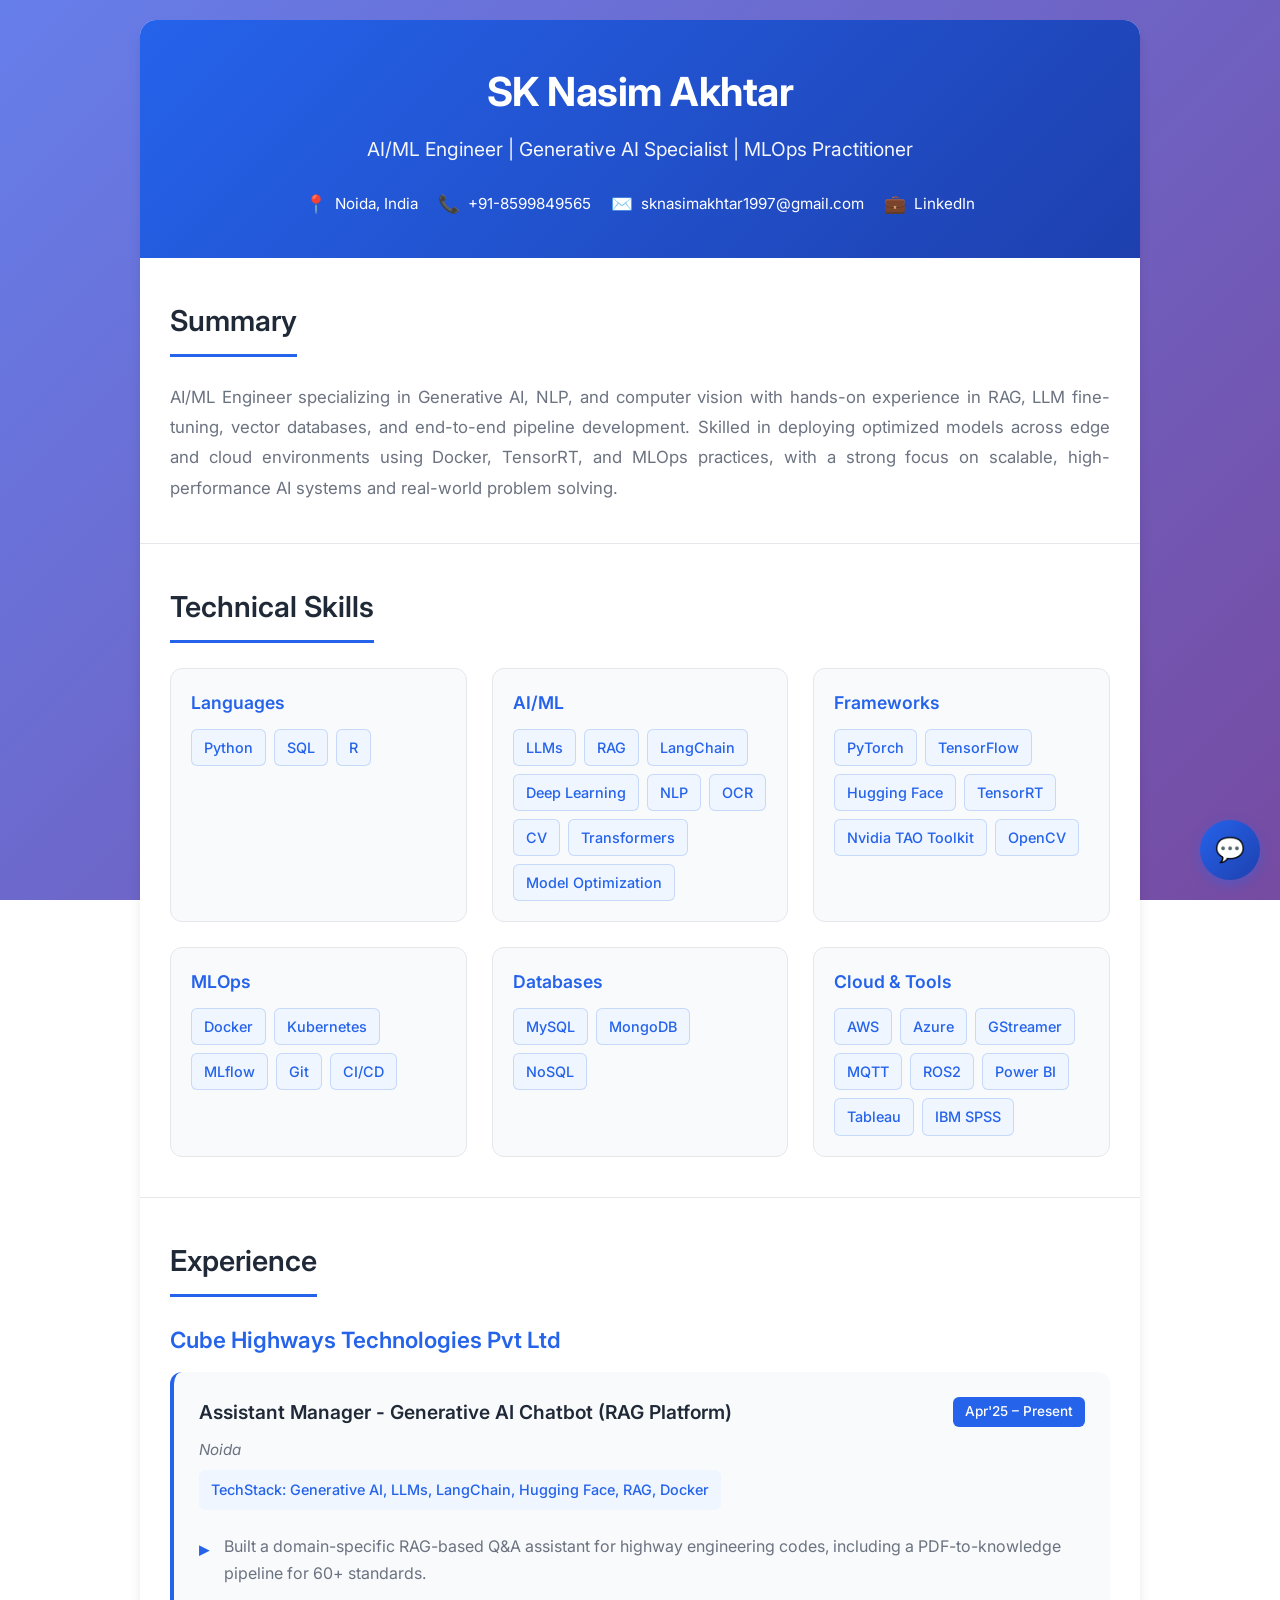
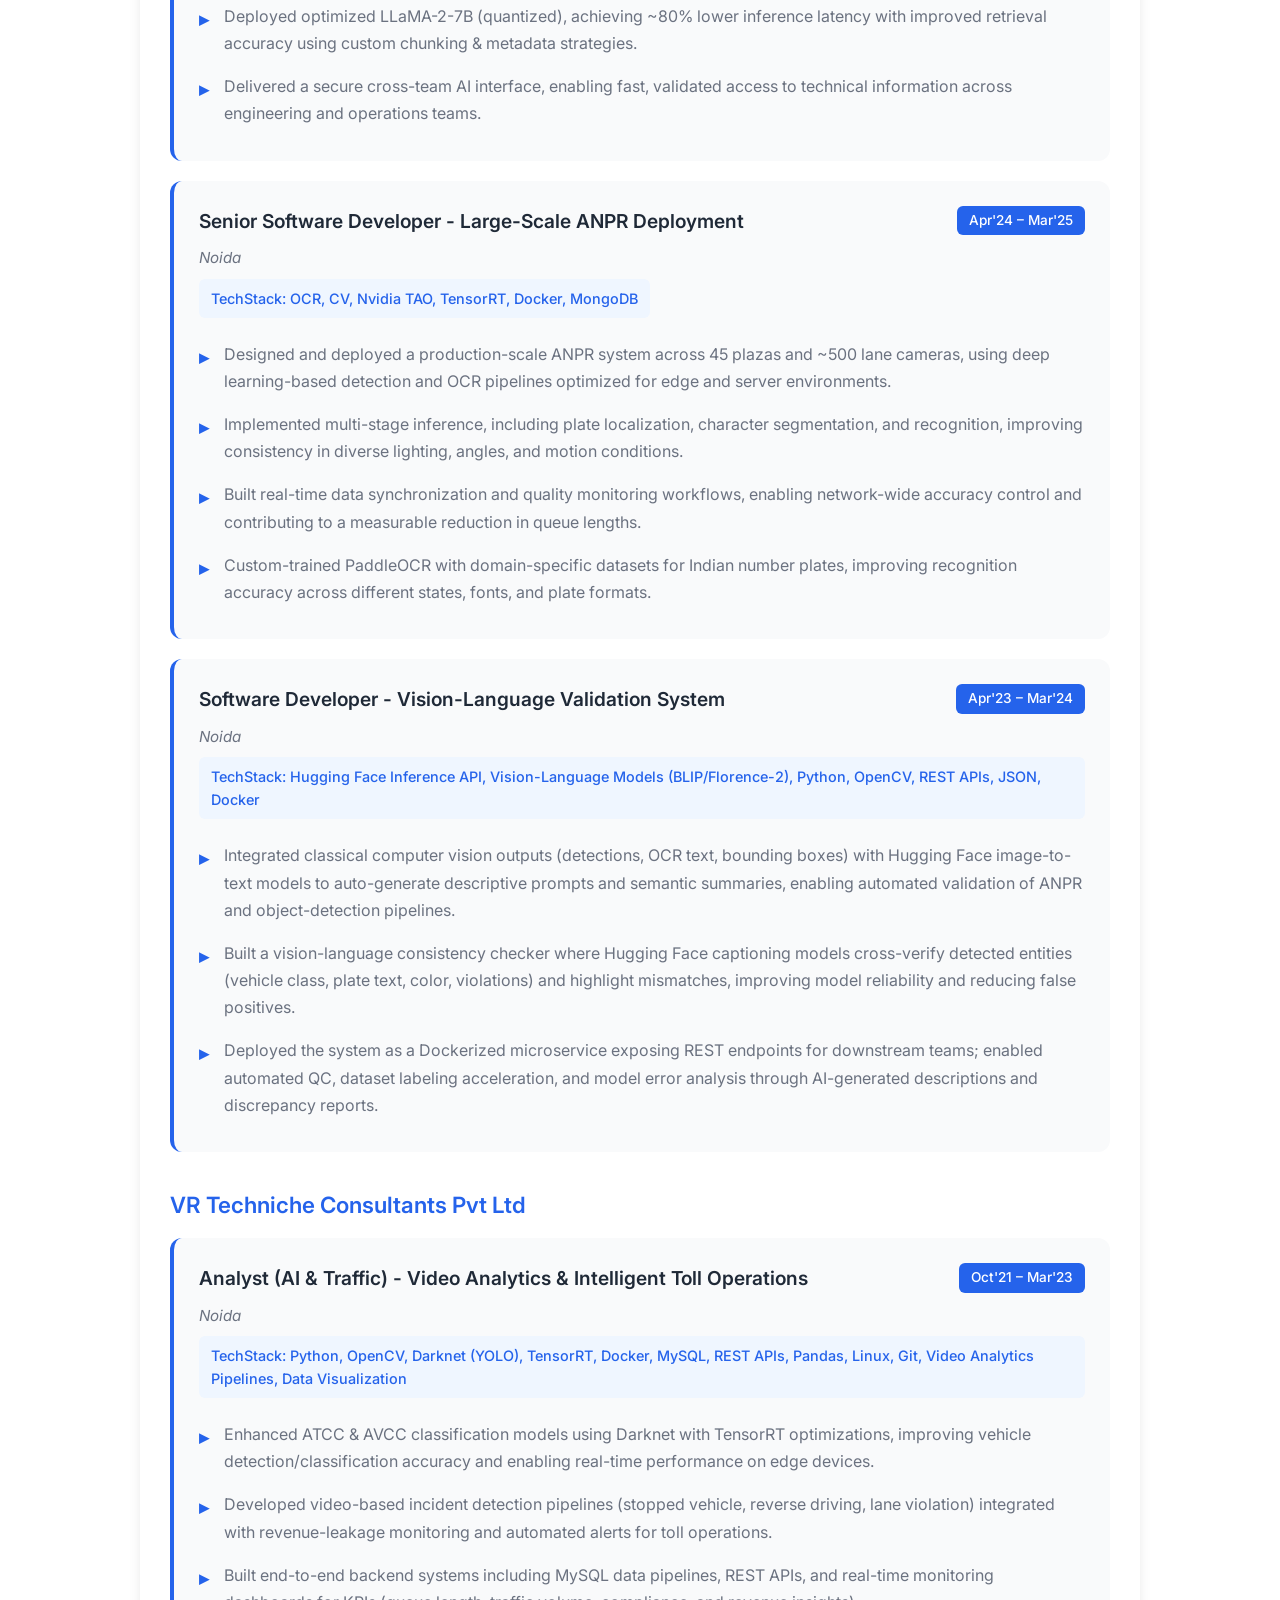
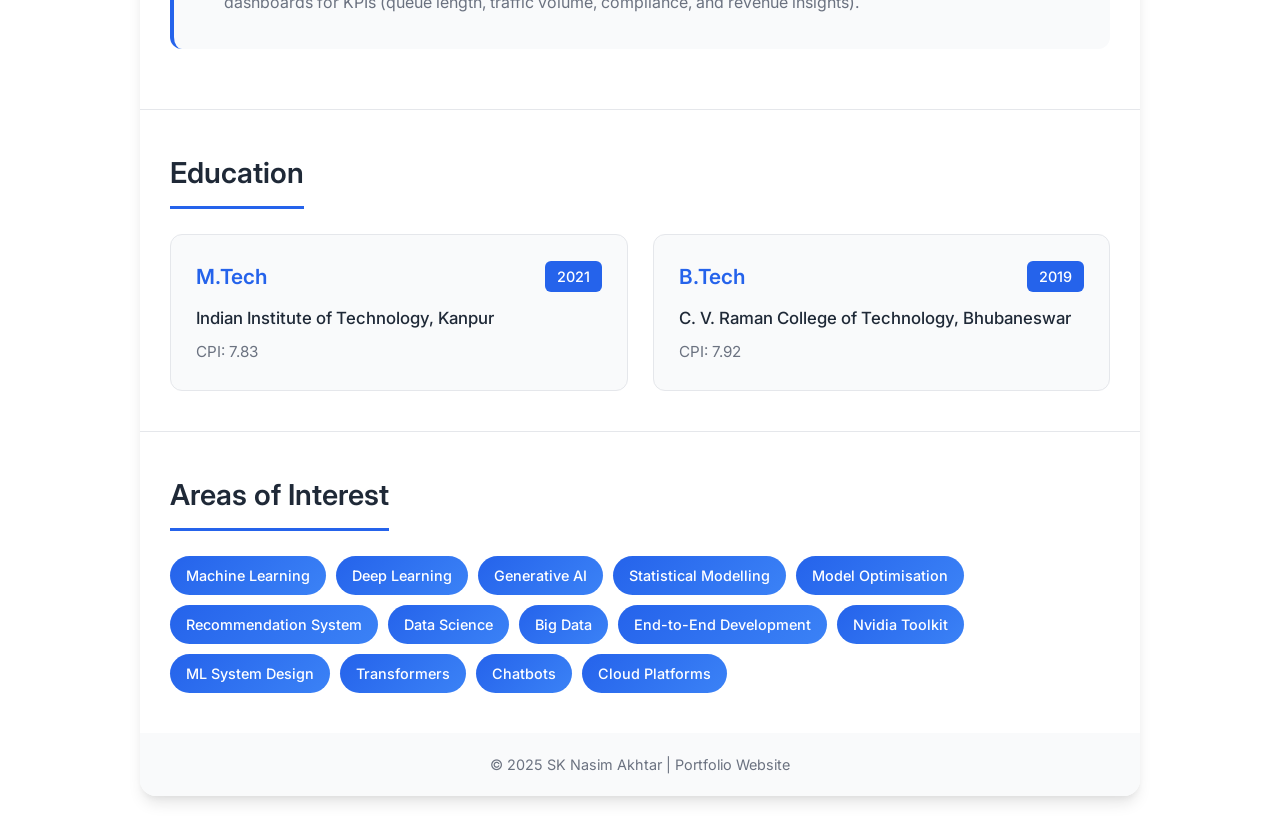
==== index.html @ ce8c0949 "Update website files with chatbot integration" ====
<!DOCTYPE html>
<html lang="en">
<head>
    <meta charset="UTF-8">
    <meta name="viewport" content="width=device-width, initial-scale=1.0">
    <title>SK Nasim Akhtar - AI/ML Engineer</title>
    <link rel="stylesheet" href="styles.css">
    <link rel="stylesheet" href="chatbot.css">
    <link rel="preconnect" href="https://fonts.googleapis.com">
    <link rel="preconnect" href="https://fonts.gstatic.com" crossorigin>
    <link href="https://fonts.googleapis.com/css2?family=Inter:wght@300;400;500;600;700&display=swap" rel="stylesheet">
    <link rel="stylesheet" href="chatbot.css">
    <script src="chatbot.js"></script>
</head>

<body>
    <div class="container">
        <!-- Header Section -->
        <header class="header">
            <div class="header-content">
                <h1 class="name">SK Nasim Akhtar</h1>
                <p class="tagline">AI/ML Engineer | Generative AI Specialist | MLOps Practitioner</p>
                <div class="contact-info">
                    <div class="contact-item">
                        <span class="icon">📍</span>
                        <span>Noida, India</span>
                    </div>
                    <div class="contact-item">
                        <span class="icon">📞</span>
                        <a href="tel:+918599849565">+91-8599849565</a>
                    </div>
                    <div class="contact-item">
                        <span class="icon">✉️</span>
                        <a href="mailto:sknasimakhtar1997@gmail.com">sknasimakhtar1997@gmail.com</a>
                    </div>
                    <div class="contact-item">
                        <span class="icon">💼</span>
                        <a href="https://linkedin.com/in/sknasimakhtar" target="_blank">LinkedIn</a>
                    </div>
                </div>
            </div>
        </header>

        <!-- Summary Section -->
        <section class="section">
            <h2 class="section-title">Summary</h2>
            <p class="summary-text">
                AI/ML Engineer specializing in Generative AI, NLP, and computer vision with hands-on experience in RAG, LLM fine-tuning, vector databases, and end-to-end pipeline development. Skilled in deploying optimized models across edge and cloud environments using Docker, TensorRT, and MLOps practices, with a strong focus on scalable, high-performance AI systems and real-world problem solving.
            </p>
        </section>

        <!-- Technical Skills -->
        <section class="section">
            <h2 class="section-title">Technical Skills</h2>
            <div class="skills-grid">
                <div class="skill-category">
                    <h3 class="skill-title">Languages</h3>
                    <div class="skill-tags">
                        <span class="tag">Python</span>
                        <span class="tag">SQL</span>
                        <span class="tag">R</span>
                    </div>
                </div>
                <div class="skill-category">
                    <h3 class="skill-title">AI/ML</h3>
                    <div class="skill-tags">
                        <span class="tag">LLMs</span>
                        <span class="tag">RAG</span>
                        <span class="tag">LangChain</span>
                        <span class="tag">Deep Learning</span>
                        <span class="tag">NLP</span>
                        <span class="tag">OCR</span>
                        <span class="tag">CV</span>
                        <span class="tag">Transformers</span>
                        <span class="tag">Model Optimization</span>
                    </div>
                </div>
                <div class="skill-category">
                    <h3 class="skill-title">Frameworks</h3>
                    <div class="skill-tags">
                        <span class="tag">PyTorch</span>
                        <span class="tag">TensorFlow</span>
                        <span class="tag">Hugging Face</span>
                        <span class="tag">TensorRT</span>
                        <span class="tag">Nvidia TAO Toolkit</span>
                        <span class="tag">OpenCV</span>
                    </div>
                </div>
                <div class="skill-category">
                    <h3 class="skill-title">MLOps</h3>
                    <div class="skill-tags">
                        <span class="tag">Docker</span>
                        <span class="tag">Kubernetes</span>
                        <span class="tag">MLflow</span>
                        <span class="tag">Git</span>
                        <span class="tag">CI/CD</span>
                    </div>
                </div>
                <div class="skill-category">
                    <h3 class="skill-title">Databases</h3>
                    <div class="skill-tags">
                        <span class="tag">MySQL</span>
                        <span class="tag">MongoDB</span>
                        <span class="tag">NoSQL</span>
                    </div>
                </div>
                <div class="skill-category">
                    <h3 class="skill-title">Cloud & Tools</h3>
                    <div class="skill-tags">
                        <span class="tag">AWS</span>
                        <span class="tag">Azure</span>
                        <span class="tag">GStreamer</span>
                        <span class="tag">MQTT</span>
                        <span class="tag">ROS2</span>
                        <span class="tag">Power BI</span>
                        <span class="tag">Tableau</span>
                        <span class="tag">IBM SPSS</span>
                    </div>
                </div>
            </div>
        </section>

        <!-- Experience Section -->
        <section class="section">
            <h2 class="section-title">Experience</h2>
            
            <!-- Cube Highways -->
            <div class="experience-item">
                <div class="experience-header">
                    <h3 class="company-name">Cube Highways Technologies Pvt Ltd</h3>
                </div>
                
                <div class="job">
                    <div class="job-header">
                        <h4 class="job-title">Assistant Manager - Generative AI Chatbot (RAG Platform)</h4>
                        <span class="job-period">Apr'25 – Present</span>
                    </div>
                    <p class="job-location">Noida</p>
                    <p class="job-tech">TechStack: Generative AI, LLMs, LangChain, Hugging Face, RAG, Docker</p>
                    <ul class="job-responsibilities">
                        <li>Built a domain-specific RAG-based Q&A assistant for highway engineering codes, including a PDF-to-knowledge pipeline for 60+ standards.</li>
                        <li>Deployed optimized LLaMA-2-7B (quantized), achieving ~80% lower inference latency with improved retrieval accuracy using custom chunking & metadata strategies.</li>
                        <li>Delivered a secure cross-team AI interface, enabling fast, validated access to technical information across engineering and operations teams.</li>
                    </ul>
                </div>

                <div class="job">
                    <div class="job-header">
                        <h4 class="job-title">Senior Software Developer - Large-Scale ANPR Deployment</h4>
                        <span class="job-period">Apr'24 – Mar'25</span>
                    </div>
                    <p class="job-location">Noida</p>
                    <p class="job-tech">TechStack: OCR, CV, Nvidia TAO, TensorRT, Docker, MongoDB</p>
                    <ul class="job-responsibilities">
                        <li>Designed and deployed a production-scale ANPR system across 45 plazas and ~500 lane cameras, using deep learning-based detection and OCR pipelines optimized for edge and server environments.</li>
                        <li>Implemented multi-stage inference, including plate localization, character segmentation, and recognition, improving consistency in diverse lighting, angles, and motion conditions.</li>
                        <li>Built real-time data synchronization and quality monitoring workflows, enabling network-wide accuracy control and contributing to a measurable reduction in queue lengths.</li>
                        <li>Custom-trained PaddleOCR with domain-specific datasets for Indian number plates, improving recognition accuracy across different states, fonts, and plate formats.</li>
                    </ul>
                </div>

                <div class="job">
                    <div class="job-header">
                        <h4 class="job-title">Software Developer - Vision-Language Validation System</h4>
                        <span class="job-period">Apr'23 – Mar'24</span>
                    </div>
                    <p class="job-location">Noida</p>
                    <p class="job-tech">TechStack: Hugging Face Inference API, Vision-Language Models (BLIP/Florence-2), Python, OpenCV, REST APIs, JSON, Docker</p>
                    <ul class="job-responsibilities">
                        <li>Integrated classical computer vision outputs (detections, OCR text, bounding boxes) with Hugging Face image-to-text models to auto-generate descriptive prompts and semantic summaries, enabling automated validation of ANPR and object-detection pipelines.</li>
                        <li>Built a vision-language consistency checker where Hugging Face captioning models cross-verify detected entities (vehicle class, plate text, color, violations) and highlight mismatches, improving model reliability and reducing false positives.</li>
                        <li>Deployed the system as a Dockerized microservice exposing REST endpoints for downstream teams; enabled automated QC, dataset labeling acceleration, and model error analysis through AI-generated descriptions and discrepancy reports.</li>
                    </ul>
                </div>
            </div>

            <!-- VR Techniche -->
            <div class="experience-item">
                <div class="experience-header">
                    <h3 class="company-name">VR Techniche Consultants Pvt Ltd</h3>
                </div>
                
                <div class="job">
                    <div class="job-header">
                        <h4 class="job-title">Analyst (AI & Traffic) - Video Analytics & Intelligent Toll Operations</h4>
                        <span class="job-period">Oct'21 – Mar'23</span>
                    </div>
                    <p class="job-location">Noida</p>
                    <p class="job-tech">TechStack: Python, OpenCV, Darknet (YOLO), TensorRT, Docker, MySQL, REST APIs, Pandas, Linux, Git, Video Analytics Pipelines, Data Visualization</p>
                    <ul class="job-responsibilities">
                        <li>Enhanced ATCC & AVCC classification models using Darknet with TensorRT optimizations, improving vehicle detection/classification accuracy and enabling real-time performance on edge devices.</li>
                        <li>Developed video-based incident detection pipelines (stopped vehicle, reverse driving, lane violation) integrated with revenue-leakage monitoring and automated alerts for toll operations.</li>
                        <li>Built end-to-end backend systems including MySQL data pipelines, REST APIs, and real-time monitoring dashboards for KPIs (queue length, traffic volume, compliance, and revenue insights).</li>
                    </ul>
                </div>
            </div>
        </section>

        <!-- Education Section -->
        <section class="section">
            <h2 class="section-title">Education</h2>
            <div class="education-grid">
                <div class="education-item">
                    <div class="education-header">
                        <h3 class="degree">M.Tech</h3>
                        <span class="year">2021</span>
                    </div>
                    <p class="institute">Indian Institute of Technology, Kanpur</p>
                    <p class="grade">CPI: 7.83</p>
                </div>
                <div class="education-item">
                    <div class="education-header">
                        <h3 class="degree">B.Tech</h3>
                        <span class="year">2019</span>
                    </div>
                    <p class="institute">C. V. Raman College of Technology, Bhubaneswar</p>
                    <p class="grade">CPI: 7.92</p>
                </div>
            </div>
        </section>

        <!-- Interests Section -->
        <section class="section">
            <h2 class="section-title">Areas of Interest</h2>
            <div class="interests">
                <span class="interest-tag">Machine Learning</span>
                <span class="interest-tag">Deep Learning</span>
                <span class="interest-tag">Generative AI</span>
                <span class="interest-tag">Statistical Modelling</span>
                <span class="interest-tag">Model Optimisation</span>
                <span class="interest-tag">Recommendation System</span>
                <span class="interest-tag">Data Science</span>
                <span class="interest-tag">Big Data</span>
                <span class="interest-tag">End-to-End Development</span>
                <span class="interest-tag">Nvidia Toolkit</span>
                <span class="interest-tag">ML System Design</span>
                <span class="interest-tag">Transformers</span>
                <span class="interest-tag">Chatbots</span>
                <span class="interest-tag">Cloud Platforms</span>
            </div>
        </section>

        <!-- Footer -->
        <footer class="footer">
            <p>© 2025 SK Nasim Akhtar | Portfolio Website</p>
        </footer>
    </div>

    <!-- Chatbot Widget -->
    <div id="chatbot-container" class="chatbot-container">
        <div id="chatbot-window" class="chatbot-window">
            <div class="chatbot-header">
                <h3>Ask Me Anything</h3>
                <button id="chatbot-close" class="chatbot-close">×</button>
            </div>
            <div id="chatbot-messages" class="chatbot-messages"></div>
            <div class="chatbot-input-container">
                <input type="text" id="chatbot-input" class="chatbot-input" placeholder="Type your message...">
                <button id="chatbot-send" class="chatbot-send">Send</button>
            </div>
        </div>
        <button id="chatbot-toggle" class="chatbot-toggle">
            <span>💬</span>
        </button>
    </div>

    <script src="chatbot.js"></script>
</body>
</html>
---- styles.css ----
/* Reset and Base Styles */
* {
    margin: 0;
    padding: 0;
    box-sizing: border-box;
}

:root {
    --primary-color: #2563eb;
    --secondary-color: #1e40af;
    --accent-color: #3b82f6;
    --text-primary: #1f2937;
    --text-secondary: #6b7280;
    --bg-primary: #ffffff;
    --bg-secondary: #f9fafb;
    --bg-accent: #eff6ff;
    --border-color: #e5e7eb;
    --shadow: 0 1px 3px 0 rgba(0, 0, 0, 0.1), 0 1px 2px 0 rgba(0, 0, 0, 0.06);
    --shadow-lg: 0 10px 15px -3px rgba(0, 0, 0, 0.1), 0 4px 6px -2px rgba(0, 0, 0, 0.05);
}

body {
    font-family: 'Inter', -apple-system, BlinkMacSystemFont, 'Segoe UI', Roboto, sans-serif;
    line-height: 1.6;
    color: var(--text-primary);
    background: linear-gradient(135deg, #667eea 0%, #764ba2 100%);
    background-attachment: fixed;
    padding: 20px;
    min-height: 100vh;
}

.container {
    max-width: 1000px;
    margin: 0 auto;
    background: var(--bg-primary);
    border-radius: 16px;
    box-shadow: var(--shadow-lg);
    overflow: hidden;
}

/* Header Styles */
.header {
    background: linear-gradient(135deg, var(--primary-color) 0%, var(--secondary-color) 100%);
    color: white;
    padding: 40px 30px;
    text-align: center;
}

.header-content {
    max-width: 800px;
    margin: 0 auto;
}

.name {
    font-size: 2.5rem;
    font-weight: 700;
    margin-bottom: 10px;
    letter-spacing: -0.5px;
}

.tagline {
    font-size: 1.2rem;
    opacity: 0.95;
    margin-bottom: 25px;
    font-weight: 400;
}

.contact-info {
    display: flex;
    flex-wrap: wrap;
    justify-content: center;
    gap: 20px;
    margin-top: 20px;
}

.contact-item {
    display: flex;
    align-items: center;
    gap: 8px;
    font-size: 0.95rem;
}

.contact-item a {
    color: white;
    text-decoration: none;
    transition: opacity 0.3s;
}

.contact-item a:hover {
    opacity: 0.8;
    text-decoration: underline;
}

.icon {
    font-size: 1.1rem;
}

/* Section Styles */
.section {
    padding: 40px 30px;
    border-bottom: 1px solid var(--border-color);
}

.section:last-of-type {
    border-bottom: none;
}

.section-title {
    font-size: 1.8rem;
    font-weight: 600;
    color: var(--text-primary);
    margin-bottom: 25px;
    padding-bottom: 10px;
    border-bottom: 3px solid var(--primary-color);
    display: inline-block;
}

/* Summary */
.summary-text {
    font-size: 1.05rem;
    line-height: 1.8;
    color: var(--text-secondary);
    text-align: justify;
}

/* Skills Grid */
.skills-grid {
    display: grid;
    grid-template-columns: repeat(auto-fit, minmax(280px, 1fr));
    gap: 25px;
}

.skill-category {
    background: var(--bg-secondary);
    padding: 20px;
    border-radius: 12px;
    border: 1px solid var(--border-color);
    transition: transform 0.3s, box-shadow 0.3s;
}

.skill-category:hover {
    transform: translateY(-2px);
    box-shadow: var(--shadow-lg);
}

.skill-title {
    font-size: 1.1rem;
    font-weight: 600;
    color: var(--primary-color);
    margin-bottom: 12px;
}

.skill-tags {
    display: flex;
    flex-wrap: wrap;
    gap: 8px;
}

.tag {
    background: var(--bg-accent);
    color: var(--primary-color);
    padding: 6px 12px;
    border-radius: 6px;
    font-size: 0.9rem;
    font-weight: 500;
    border: 1px solid rgba(37, 99, 235, 0.2);
    transition: all 0.3s;
}

.tag:hover {
    background: var(--primary-color);
    color: white;
    transform: scale(1.05);
}

/* Experience Styles */
.experience-item {
    margin-bottom: 35px;
}

.experience-item:last-child {
    margin-bottom: 0;
}

.company-name {
    font-size: 1.4rem;
    font-weight: 600;
    color: var(--primary-color);
    margin-bottom: 15px;
}

.job {
    background: var(--bg-secondary);
    padding: 25px;
    border-radius: 12px;
    margin-bottom: 20px;
    border-left: 4px solid var(--primary-color);
    transition: transform 0.3s, box-shadow 0.3s;
}

.job:hover {
    transform: translateX(5px);
    box-shadow: var(--shadow-lg);
}

.job-header {
    display: flex;
    justify-content: space-between;
    align-items: flex-start;
    flex-wrap: wrap;
    gap: 10px;
    margin-bottom: 10px;
}

.job-title {
    font-size: 1.2rem;
    font-weight: 600;
    color: var(--text-primary);
    flex: 1;
}

.job-period {
    background: var(--primary-color);
    color: white;
    padding: 4px 12px;
    border-radius: 6px;
    font-size: 0.85rem;
    font-weight: 500;
    white-space: nowrap;
}

.job-location {
    color: var(--text-secondary);
    font-size: 0.95rem;
    margin-bottom: 8px;
    font-style: italic;
}

.job-tech {
    color: var(--primary-color);
    font-size: 0.9rem;
    font-weight: 500;
    margin-bottom: 15px;
    padding: 8px 12px;
    background: var(--bg-accent);
    border-radius: 6px;
    display: inline-block;
}

.job-responsibilities {
    list-style: none;
    padding-left: 0;
}

.job-responsibilities li {
    padding: 8px 0;
    padding-left: 25px;
    position: relative;
    color: var(--text-secondary);
    line-height: 1.7;
}

.job-responsibilities li::before {
    content: "▸";
    position: absolute;
    left: 0;
    color: var(--primary-color);
    font-weight: bold;
    font-size: 1.2rem;
}

/* Education Styles */
.education-grid {
    display: grid;
    grid-template-columns: repeat(auto-fit, minmax(300px, 1fr));
    gap: 25px;
}

.education-item {
    background: var(--bg-secondary);
    padding: 25px;
    border-radius: 12px;
    border: 1px solid var(--border-color);
    transition: transform 0.3s, box-shadow 0.3s;
}

.education-item:hover {
    transform: translateY(-3px);
    box-shadow: var(--shadow-lg);
}

.education-header {
    display: flex;
    justify-content: space-between;
    align-items: center;
    margin-bottom: 12px;
}

.degree {
    font-size: 1.3rem;
    font-weight: 600;
    color: var(--primary-color);
}

.year {
    background: var(--primary-color);
    color: white;
    padding: 4px 12px;
    border-radius: 6px;
    font-size: 0.9rem;
    font-weight: 500;
}

.institute {
    font-size: 1.05rem;
    font-weight: 500;
    color: var(--text-primary);
    margin-bottom: 8px;
}

.grade {
    color: var(--text-secondary);
    font-size: 0.95rem;
}

/* Interests */
.interests {
    display: flex;
    flex-wrap: wrap;
    gap: 10px;
}

.interest-tag {
    background: linear-gradient(135deg, var(--primary-color) 0%, var(--accent-color) 100%);
    color: white;
    padding: 8px 16px;
    border-radius: 20px;
    font-size: 0.9rem;
    font-weight: 500;
    transition: transform 0.3s, box-shadow 0.3s;
}

.interest-tag:hover {
    transform: scale(1.05);
    box-shadow: var(--shadow);
}

/* Footer */
.footer {
    background: var(--bg-secondary);
    padding: 20px;
    text-align: center;
    color: var(--text-secondary);
    font-size: 0.9rem;
}

/* Responsive Design */
@media (max-width: 768px) {
    body {
        padding: 10px;
    }

    .name {
        font-size: 2rem;
    }

    .tagline {
        font-size: 1rem;
    }

    .contact-info {
        flex-direction: column;
        gap: 12px;
    }

    .section {
        padding: 30px 20px;
    }

    .section-title {
        font-size: 1.5rem;
    }

    .skills-grid {
        grid-template-columns: 1fr;
    }

    .job-header {
        flex-direction: column;
    }

    .education-grid {
        grid-template-columns: 1fr;
    }

    .job-tech {
        font-size: 0.85rem;
        word-break: break-word;
    }
}

@media (max-width: 480px) {
    .name {
        font-size: 1.75rem;
    }

    .header {
        padding: 30px 20px;
    }

    .section {
        padding: 25px 15px;
    }
}

/* Print Styles */
@media print {
    body {
        background: white;
        padding: 0;
    }

    .container {
        box-shadow: none;
        border-radius: 0;
    }

    .header {
        background: var(--primary-color);
    }

    .job:hover,
    .education-item:hover,
    .skill-category:hover {
        transform: none;
    }
}
---- chatbot.css ----
/* Chatbot Styles */
.chatbot-container {
    position: fixed;
    bottom: 20px;
    right: 20px;
    z-index: 1000;
    font-family: 'Inter', sans-serif;
}

.chatbot-window {
    display: none;
    width: 350px;
    height: 500px;
    background: white;
    border-radius: 16px;
    box-shadow: 0 8px 32px rgba(0, 0, 0, 0.2);
    flex-direction: column;
    overflow: hidden;
    animation: slideUp 0.3s ease-out;
}

.chatbot-window.active {
    display: flex;
}

@keyframes slideUp {
    from {
        transform: translateY(20px);
        opacity: 0;
    }
    to {
        transform: translateY(0);
        opacity: 1;
    }
}

.chatbot-header {
    background: linear-gradient(135deg, #2563eb 0%, #1e40af 100%);
    color: white;
    padding: 15px 20px;
    display: flex;
    justify-content: space-between;
    align-items: center;
}

.chatbot-header h3 {
    margin: 0;
    font-size: 1.1rem;
    font-weight: 600;
}

.chatbot-close {
    background: none;
    border: none;
    color: white;
    font-size: 24px;
    cursor: pointer;
    padding: 0;
    width: 30px;
    height: 30px;
    display: flex;
    align-items: center;
    justify-content: center;
    border-radius: 50%;
    transition: background 0.3s;
}

.chatbot-close:hover {
    background: rgba(255, 255, 255, 0.2);
}

.chatbot-messages {
    flex: 1;
    overflow-y: auto;
    padding: 20px;
    background: #f9fafb;
    display: flex;
    flex-direction: column;
    gap: 12px;
}

.chatbot-message {
    display: flex;
    flex-direction: column;
    gap: 4px;
    animation: fadeIn 0.3s ease-in;
}

@keyframes fadeIn {
    from {
        opacity: 0;
        transform: translateY(10px);
    }
    to {
        opacity: 1;
        transform: translateY(0);
    }
}

.chatbot-message.user {
    align-items: flex-end;
}

.chatbot-message.bot {
    align-items: flex-start;
}

.chatbot-message-content {
    max-width: 80%;
    padding: 10px 14px;
    border-radius: 12px;
    word-wrap: break-word;
    line-height: 1.4;
}

.chatbot-message.user .chatbot-message-content {
    background: linear-gradient(135deg, #2563eb 0%, #1e40af 100%);
    color: white;
    border-bottom-right-radius: 4px;
}

.chatbot-message.bot .chatbot-message-content {
    background: white;
    color: #1f2937;
    border: 1px solid #e5e7eb;
    border-bottom-left-radius: 4px;
    box-shadow: 0 1px 3px rgba(0, 0, 0, 0.1);
}

.chatbot-message-time {
    font-size: 0.75rem;
    color: #6b7280;
    padding: 0 4px;
}

.chatbot-input-container {
    display: flex;
    padding: 15px;
    background: white;
    border-top: 1px solid #e5e7eb;
    gap: 10px;
}

.chatbot-input {
    flex: 1;
    padding: 10px 14px;
    border: 1px solid #e5e7eb;
    border-radius: 8px;
    font-size: 0.9rem;
    font-family: 'Inter', sans-serif;
    outline: none;
    transition: border-color 0.3s;
}

.chatbot-input:focus {
    border-color: #2563eb;
}

.chatbot-send {
    padding: 10px 20px;
    background: linear-gradient(135deg, #2563eb 0%, #1e40af 100%);
    color: white;
    border: none;
    border-radius: 8px;
    cursor: pointer;
    font-weight: 500;
    transition: transform 0.2s, box-shadow 0.2s;
}

.chatbot-send:hover {
    transform: translateY(-1px);
    box-shadow: 0 4px 12px rgba(37, 99, 235, 0.3);
}

.chatbot-send:active {
    transform: translateY(0);
}

.chatbot-send:disabled {
    opacity: 0.5;
    cursor: not-allowed;
    transform: none;
}

.chatbot-toggle {
    width: 60px;
    height: 60px;
    border-radius: 50%;
    background: linear-gradient(135deg, #2563eb 0%, #1e40af 100%);
    border: none;
    color: white;
    font-size: 24px;
    cursor: pointer;
    box-shadow: 0 4px 12px rgba(37, 99, 235, 0.4);
    transition: transform 0.3s, box-shadow 0.3s;
    display: flex;
    align-items: center;
    justify-content: center;
}

.chatbot-toggle:hover {
    transform: scale(1.1);
    box-shadow: 0 6px 20px rgba(37, 99, 235, 0.5);
}

.chatbot-toggle.hidden {
    display: none;
}

.chatbot-typing {
    display: flex;
    gap: 4px;
    padding: 10px 14px;
    background: white;
    border: 1px solid #e5e7eb;
    border-radius: 12px;
    max-width: 80px;
}

.chatbot-typing-dot {
    width: 8px;
    height: 8px;
    border-radius: 50%;
    background: #6b7280;
    animation: typing 1.4s infinite;
}

.chatbot-typing-dot:nth-child(2) {
    animation-delay: 0.2s;
}

.chatbot-typing-dot:nth-child(3) {
    animation-delay: 0.4s;
}

@keyframes typing {
    0%, 60%, 100% {
        transform: translateY(0);
    }
    30% {
        transform: translateY(-10px);
    }
}

/* Responsive */
@media (max-width: 480px) {
    .chatbot-window {
        width: calc(100vw - 40px);
        height: calc(100vh - 100px);
        max-height: 500px;
    }

    .chatbot-container {
        bottom: 10px;
        right: 10px;
    }
}
---- chatbot.css ----
/* Chatbot Styles */
.chatbot-container {
    position: fixed;
    bottom: 20px;
    right: 20px;
    z-index: 1000;
    font-family: 'Inter', sans-serif;
}

.chatbot-window {
    display: none;
    width: 350px;
    height: 500px;
    background: white;
    border-radius: 16px;
    box-shadow: 0 8px 32px rgba(0, 0, 0, 0.2);
    flex-direction: column;
    overflow: hidden;
    animation: slideUp 0.3s ease-out;
}

.chatbot-window.active {
    display: flex;
}

@keyframes slideUp {
    from {
        transform: translateY(20px);
        opacity: 0;
    }
    to {
        transform: translateY(0);
        opacity: 1;
    }
}

.chatbot-header {
    background: linear-gradient(135deg, #2563eb 0%, #1e40af 100%);
    color: white;
    padding: 15px 20px;
    display: flex;
    justify-content: space-between;
    align-items: center;
}

.chatbot-header h3 {
    margin: 0;
    font-size: 1.1rem;
    font-weight: 600;
}

.chatbot-close {
    background: none;
    border: none;
    color: white;
    font-size: 24px;
    cursor: pointer;
    padding: 0;
    width: 30px;
    height: 30px;
    display: flex;
    align-items: center;
    justify-content: center;
    border-radius: 50%;
    transition: background 0.3s;
}

.chatbot-close:hover {
    background: rgba(255, 255, 255, 0.2);
}

.chatbot-messages {
    flex: 1;
    overflow-y: auto;
    padding: 20px;
    background: #f9fafb;
    display: flex;
    flex-direction: column;
    gap: 12px;
}

.chatbot-message {
    display: flex;
    flex-direction: column;
    gap: 4px;
    animation: fadeIn 0.3s ease-in;
}

@keyframes fadeIn {
    from {
        opacity: 0;
        transform: translateY(10px);
    }
    to {
        opacity: 1;
        transform: translateY(0);
    }
}

.chatbot-message.user {
    align-items: flex-end;
}

.chatbot-message.bot {
    align-items: flex-start;
}

.chatbot-message-content {
    max-width: 80%;
    padding: 10px 14px;
    border-radius: 12px;
    word-wrap: break-word;
    line-height: 1.4;
}

.chatbot-message.user .chatbot-message-content {
    background: linear-gradient(135deg, #2563eb 0%, #1e40af 100%);
    color: white;
    border-bottom-right-radius: 4px;
}

.chatbot-message.bot .chatbot-message-content {
    background: white;
    color: #1f2937;
    border: 1px solid #e5e7eb;
    border-bottom-left-radius: 4px;
    box-shadow: 0 1px 3px rgba(0, 0, 0, 0.1);
}

.chatbot-message-time {
    font-size: 0.75rem;
    color: #6b7280;
    padding: 0 4px;
}

.chatbot-input-container {
    display: flex;
    padding: 15px;
    background: white;
    border-top: 1px solid #e5e7eb;
    gap: 10px;
}

.chatbot-input {
    flex: 1;
    padding: 10px 14px;
    border: 1px solid #e5e7eb;
    border-radius: 8px;
    font-size: 0.9rem;
    font-family: 'Inter', sans-serif;
    outline: none;
    transition: border-color 0.3s;
}

.chatbot-input:focus {
    border-color: #2563eb;
}

.chatbot-send {
    padding: 10px 20px;
    background: linear-gradient(135deg, #2563eb 0%, #1e40af 100%);
    color: white;
    border: none;
    border-radius: 8px;
    cursor: pointer;
    font-weight: 500;
    transition: transform 0.2s, box-shadow 0.2s;
}

.chatbot-send:hover {
    transform: translateY(-1px);
    box-shadow: 0 4px 12px rgba(37, 99, 235, 0.3);
}

.chatbot-send:active {
    transform: translateY(0);
}

.chatbot-send:disabled {
    opacity: 0.5;
    cursor: not-allowed;
    transform: none;
}

.chatbot-toggle {
    width: 60px;
    height: 60px;
    border-radius: 50%;
    background: linear-gradient(135deg, #2563eb 0%, #1e40af 100%);
    border: none;
    color: white;
    font-size: 24px;
    cursor: pointer;
    box-shadow: 0 4px 12px rgba(37, 99, 235, 0.4);
    transition: transform 0.3s, box-shadow 0.3s;
    display: flex;
    align-items: center;
    justify-content: center;
}

.chatbot-toggle:hover {
    transform: scale(1.1);
    box-shadow: 0 6px 20px rgba(37, 99, 235, 0.5);
}

.chatbot-toggle.hidden {
    display: none;
}

.chatbot-typing {
    display: flex;
    gap: 4px;
    padding: 10px 14px;
    background: white;
    border: 1px solid #e5e7eb;
    border-radius: 12px;
    max-width: 80px;
}

.chatbot-typing-dot {
    width: 8px;
    height: 8px;
    border-radius: 50%;
    background: #6b7280;
    animation: typing 1.4s infinite;
}

.chatbot-typing-dot:nth-child(2) {
    animation-delay: 0.2s;
}

.chatbot-typing-dot:nth-child(3) {
    animation-delay: 0.4s;
}

@keyframes typing {
    0%, 60%, 100% {
        transform: translateY(0);
    }
    30% {
        transform: translateY(-10px);
    }
}

/* Responsive */
@media (max-width: 480px) {
    .chatbot-window {
        width: calc(100vw - 40px);
        height: calc(100vh - 100px);
        max-height: 500px;
    }

    .chatbot-container {
        bottom: 10px;
        right: 10px;
    }
}
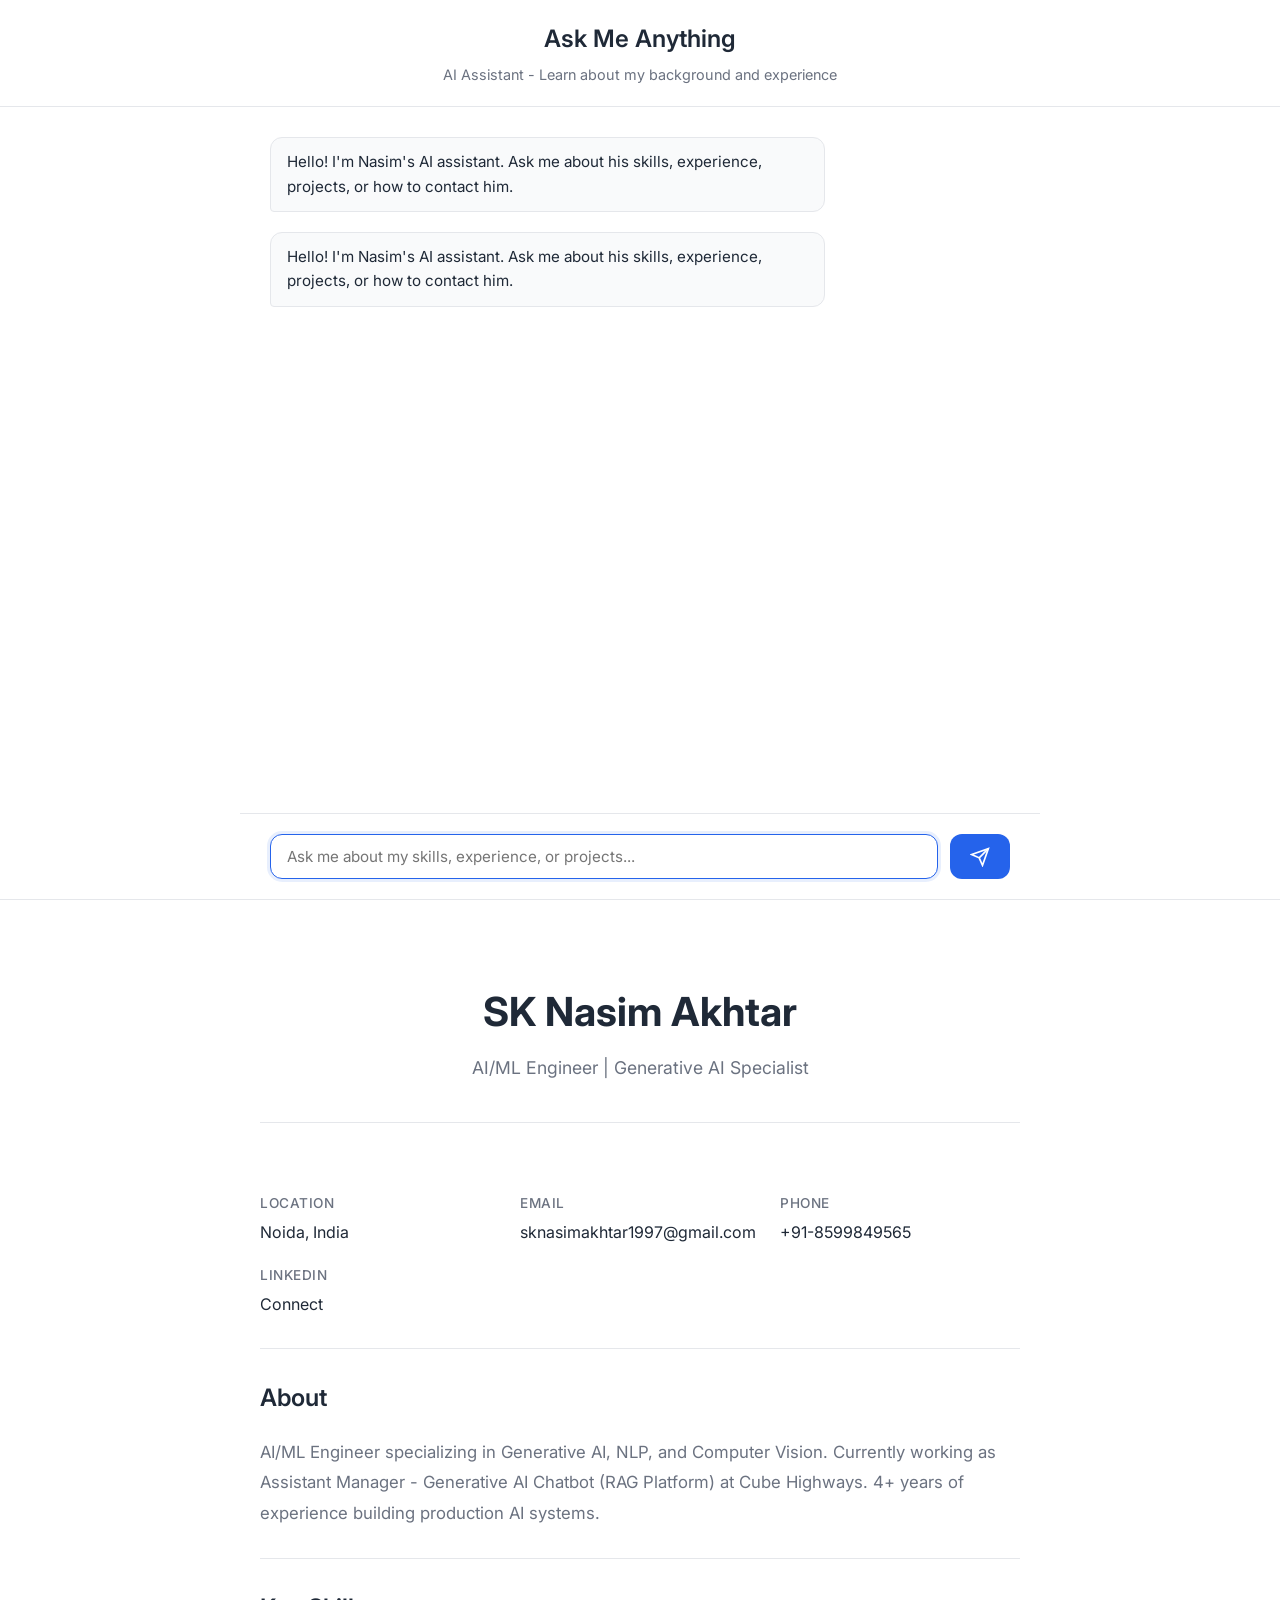
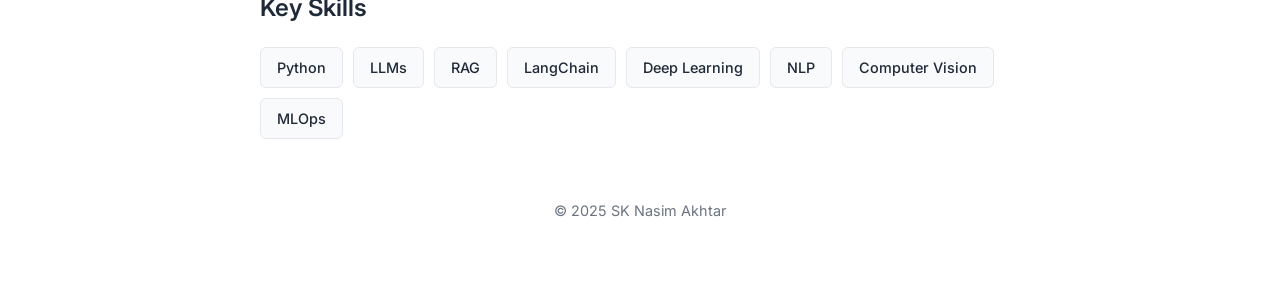
==== commit 6640b4ec: "chatgpt style" ====
--- a/index.html
+++ b/index.html
@@ -9,262 +9,87 @@
     <link rel="preconnect" href="https://fonts.googleapis.com">
     <link rel="preconnect" href="https://fonts.gstatic.com" crossorigin>
     <link href="https://fonts.googleapis.com/css2?family=Inter:wght@300;400;500;600;700&display=swap" rel="stylesheet">
-    <link rel="stylesheet" href="chatbot.css">
-    <script src="chatbot.js"></script>
 </head>
+<body>
+    <!-- ChatGPT-style Chatbot Interface at Top -->
+    <div class="chatbot-top-container">
+        <div class="chatbot-top-header">
+            <h2>Ask Me Anything</h2>
+            <p class="chatbot-subtitle">AI Assistant - Learn about my background and experience</p>
+        </div>
+        <div id="chatbot-messages" class="chatbot-messages-top"></div>
+        <div class="chatbot-input-container-top">
+            <input type="text" id="chatbot-input" class="chatbot-input-top" placeholder="Ask me about my skills, experience, or projects..." autofocus>
+            <button id="chatbot-send" class="chatbot-send-top">
+                <svg width="20" height="20" viewBox="0 0 24 24" fill="none" stroke="currentColor" stroke-width="2">
+                    <line x1="22" y1="2" x2="11" y2="13"></line>
+                    <polygon points="22 2 15 22 11 13 2 9 22 2"></polygon>
+                </svg>
+            </button>
+        </div>
+    </div>
 
-<body>
-    <div class="container">
-        <!-- Header Section -->
-        <header class="header">
-            <div class="header-content">
-                <h1 class="name">SK Nasim Akhtar</h1>
-                <p class="tagline">AI/ML Engineer | Generative AI Specialist | MLOps Practitioner</p>
-                <div class="contact-info">
-                    <div class="contact-item">
-                        <span class="icon">📍</span>
-                        <span>Noida, India</span>
-                    </div>
-                    <div class="contact-item">
-                        <span class="icon">📞</span>
-                        <a href="tel:+918599849565">+91-8599849565</a>
-                    </div>
-                    <div class="contact-item">
-                        <span class="icon">✉️</span>
-                        <a href="mailto:sknasimakhtar1997@gmail.com">sknasimakhtar1997@gmail.com</a>
-                    </div>
-                    <div class="contact-item">
-                        <span class="icon">💼</span>
-                        <a href="https://linkedin.com/in/sknasimakhtar" target="_blank">LinkedIn</a>
-                    </div>
-                </div>
-            </div>
+    <!-- Minimalistic Content Below -->
+    <div class="content-container">
+        <header class="header-minimal">
+            <h1 class="name-minimal">SK Nasim Akhtar</h1>
+            <p class="tagline-minimal">AI/ML Engineer | Generative AI Specialist</p>
         </header>
 
-        <!-- Summary Section -->
-        <section class="section">
-            <h2 class="section-title">Summary</h2>
-            <p class="summary-text">
-                AI/ML Engineer specializing in Generative AI, NLP, and computer vision with hands-on experience in RAG, LLM fine-tuning, vector databases, and end-to-end pipeline development. Skilled in deploying optimized models across edge and cloud environments using Docker, TensorRT, and MLOps practices, with a strong focus on scalable, high-performance AI systems and real-world problem solving.
-            </p>
-        </section>
-
-        <!-- Technical Skills -->
-        <section class="section">
-            <h2 class="section-title">Technical Skills</h2>
-            <div class="skills-grid">
-                <div class="skill-category">
-                    <h3 class="skill-title">Languages</h3>
-                    <div class="skill-tags">
-                        <span class="tag">Python</span>
-                        <span class="tag">SQL</span>
-                        <span class="tag">R</span>
-                    </div>
+        <section class="section-minimal">
+            <div class="info-grid">
+                <div class="info-item">
+                    <span class="info-label">Location</span>
+                    <span class="info-value">Noida, India</span>
                 </div>
-                <div class="skill-category">
-                    <h3 class="skill-title">AI/ML</h3>
-                    <div class="skill-tags">
-                        <span class="tag">LLMs</span>
-                        <span class="tag">RAG</span>
-                        <span class="tag">LangChain</span>
-                        <span class="tag">Deep Learning</span>
-                        <span class="tag">NLP</span>
-                        <span class="tag">OCR</span>
-                        <span class="tag">CV</span>
-                        <span class="tag">Transformers</span>
-                        <span class="tag">Model Optimization</span>
-                    </div>
+                <div class="info-item">
+                    <span class="info-label">Email</span>
+                    <a href="mailto:sknasimakhtar1997@gmail.com" class="info-value">sknasimakhtar1997@gmail.com</a>
                 </div>
-                <div class="skill-category">
-                    <h3 class="skill-title">Frameworks</h3>
-                    <div class="skill-tags">
-                        <span class="tag">PyTorch</span>
-                        <span class="tag">TensorFlow</span>
-                        <span class="tag">Hugging Face</span>
-                        <span class="tag">TensorRT</span>
-                        <span class="tag">Nvidia TAO Toolkit</span>
-                        <span class="tag">OpenCV</span>
-                    </div>
+                <div class="info-item">
+                    <span class="info-label">Phone</span>
+                    <a href="tel:+918599849565" class="info-value">+91-8599849565</a>
                 </div>
-                <div class="skill-category">
-                    <h3 class="skill-title">MLOps</h3>
-                    <div class="skill-tags">
-                        <span class="tag">Docker</span>
-                        <span class="tag">Kubernetes</span>
-                        <span class="tag">MLflow</span>
-                        <span class="tag">Git</span>
-                        <span class="tag">CI/CD</span>
-                    </div>
-                </div>
-                <div class="skill-category">
-                    <h3 class="skill-title">Databases</h3>
-                    <div class="skill-tags">
-                        <span class="tag">MySQL</span>
-                        <span class="tag">MongoDB</span>
-                        <span class="tag">NoSQL</span>
-                    </div>
-                </div>
-                <div class="skill-category">
-                    <h3 class="skill-title">Cloud & Tools</h3>
-                    <div class="skill-tags">
-                        <span class="tag">AWS</span>
-                        <span class="tag">Azure</span>
-                        <span class="tag">GStreamer</span>
-                        <span class="tag">MQTT</span>
-                        <span class="tag">ROS2</span>
-                        <span class="tag">Power BI</span>
-                        <span class="tag">Tableau</span>
-                        <span class="tag">IBM SPSS</span>
-                    </div>
+                <div class="info-item">
+                    <span class="info-label">LinkedIn</span>
+                    <a href="https://linkedin.com/in/sknasimakhtar" target="_blank" class="info-value">Connect</a>
                 </div>
             </div>
         </section>
 
-        <!-- Experience Section -->
-        <section class="section">
-            <h2 class="section-title">Experience</h2>
-            
-            <!-- Cube Highways -->
-            <div class="experience-item">
-                <div class="experience-header">
-                    <h3 class="company-name">Cube Highways Technologies Pvt Ltd</h3>
-                </div>
-                
-                <div class="job">
-                    <div class="job-header">
-                        <h4 class="job-title">Assistant Manager - Generative AI Chatbot (RAG Platform)</h4>
-                        <span class="job-period">Apr'25 – Present</span>
-                    </div>
-                    <p class="job-location">Noida</p>
-                    <p class="job-tech">TechStack: Generative AI, LLMs, LangChain, Hugging Face, RAG, Docker</p>
-                    <ul class="job-responsibilities">
-                        <li>Built a domain-specific RAG-based Q&A assistant for highway engineering codes, including a PDF-to-knowledge pipeline for 60+ standards.</li>
-                        <li>Deployed optimized LLaMA-2-7B (quantized), achieving ~80% lower inference latency with improved retrieval accuracy using custom chunking & metadata strategies.</li>
-                        <li>Delivered a secure cross-team AI interface, enabling fast, validated access to technical information across engineering and operations teams.</li>
-                    </ul>
-                </div>
+        <section class="section-minimal">
+            <h2 class="section-title-minimal">About</h2>
+            <p class="summary-minimal">
+                AI/ML Engineer specializing in Generative AI, NLP, and Computer Vision. Currently working as Assistant Manager - Generative AI Chatbot (RAG Platform) at Cube Highways. 4+ years of experience building production AI systems.
+            </p>
+        </section>
 
-                <div class="job">
-                    <div class="job-header">
-                        <h4 class="job-title">Senior Software Developer - Large-Scale ANPR Deployment</h4>
-                        <span class="job-period">Apr'24 – Mar'25</span>
-                    </div>
-                    <p class="job-location">Noida</p>
-                    <p class="job-tech">TechStack: OCR, CV, Nvidia TAO, TensorRT, Docker, MongoDB</p>
-                    <ul class="job-responsibilities">
-                        <li>Designed and deployed a production-scale ANPR system across 45 plazas and ~500 lane cameras, using deep learning-based detection and OCR pipelines optimized for edge and server environments.</li>
-                        <li>Implemented multi-stage inference, including plate localization, character segmentation, and recognition, improving consistency in diverse lighting, angles, and motion conditions.</li>
-                        <li>Built real-time data synchronization and quality monitoring workflows, enabling network-wide accuracy control and contributing to a measurable reduction in queue lengths.</li>
-                        <li>Custom-trained PaddleOCR with domain-specific datasets for Indian number plates, improving recognition accuracy across different states, fonts, and plate formats.</li>
-                    </ul>
-                </div>
-
-                <div class="job">
-                    <div class="job-header">
-                        <h4 class="job-title">Software Developer - Vision-Language Validation System</h4>
-                        <span class="job-period">Apr'23 – Mar'24</span>
-                    </div>
-                    <p class="job-location">Noida</p>
-                    <p class="job-tech">TechStack: Hugging Face Inference API, Vision-Language Models (BLIP/Florence-2), Python, OpenCV, REST APIs, JSON, Docker</p>
-                    <ul class="job-responsibilities">
-                        <li>Integrated classical computer vision outputs (detections, OCR text, bounding boxes) with Hugging Face image-to-text models to auto-generate descriptive prompts and semantic summaries, enabling automated validation of ANPR and object-detection pipelines.</li>
-                        <li>Built a vision-language consistency checker where Hugging Face captioning models cross-verify detected entities (vehicle class, plate text, color, violations) and highlight mismatches, improving model reliability and reducing false positives.</li>
-                        <li>Deployed the system as a Dockerized microservice exposing REST endpoints for downstream teams; enabled automated QC, dataset labeling acceleration, and model error analysis through AI-generated descriptions and discrepancy reports.</li>
-                    </ul>
-                </div>
-            </div>
-
-            <!-- VR Techniche -->
-            <div class="experience-item">
-                <div class="experience-header">
-                    <h3 class="company-name">VR Techniche Consultants Pvt Ltd</h3>
-                </div>
-                
-                <div class="job">
-                    <div class="job-header">
-                        <h4 class="job-title">Analyst (AI & Traffic) - Video Analytics & Intelligent Toll Operations</h4>
-                        <span class="job-period">Oct'21 – Mar'23</span>
-                    </div>
-                    <p class="job-location">Noida</p>
-                    <p class="job-tech">TechStack: Python, OpenCV, Darknet (YOLO), TensorRT, Docker, MySQL, REST APIs, Pandas, Linux, Git, Video Analytics Pipelines, Data Visualization</p>
-                    <ul class="job-responsibilities">
-                        <li>Enhanced ATCC & AVCC classification models using Darknet with TensorRT optimizations, improving vehicle detection/classification accuracy and enabling real-time performance on edge devices.</li>
-                        <li>Developed video-based incident detection pipelines (stopped vehicle, reverse driving, lane violation) integrated with revenue-leakage monitoring and automated alerts for toll operations.</li>
-                        <li>Built end-to-end backend systems including MySQL data pipelines, REST APIs, and real-time monitoring dashboards for KPIs (queue length, traffic volume, compliance, and revenue insights).</li>
-                    </ul>
-                </div>
+        <section class="section-minimal">
+            <h2 class="section-title-minimal">Key Skills</h2>
+            <div class="skills-minimal">
+                <span class="skill-tag-minimal">Python</span>
+                <span class="skill-tag-minimal">LLMs</span>
+                <span class="skill-tag-minimal">RAG</span>
+                <span class="skill-tag-minimal">LangChain</span>
+                <span class="skill-tag-minimal">Deep Learning</span>
+                <span class="skill-tag-minimal">NLP</span>
+                <span class="skill-tag-minimal">Computer Vision</span>
+                <span class="skill-tag-minimal">MLOps</span>
             </div>
         </section>
 
-        <!-- Education Section -->
-        <section class="section">
-            <h2 class="section-title">Education</h2>
-            <div class="education-grid">
-                <div class="education-item">
-                    <div class="education-header">
-                        <h3 class="degree">M.Tech</h3>
-                        <span class="year">2021</span>
-                    </div>
-                    <p class="institute">Indian Institute of Technology, Kanpur</p>
-                    <p class="grade">CPI: 7.83</p>
-                </div>
-                <div class="education-item">
-                    <div class="education-header">
-                        <h3 class="degree">B.Tech</h3>
-                        <span class="year">2019</span>
-                    </div>
-                    <p class="institute">C. V. Raman College of Technology, Bhubaneswar</p>
-                    <p class="grade">CPI: 7.92</p>
-                </div>
-            </div>
-        </section>
-
-        <!-- Interests Section -->
-        <section class="section">
-            <h2 class="section-title">Areas of Interest</h2>
-            <div class="interests">
-                <span class="interest-tag">Machine Learning</span>
-                <span class="interest-tag">Deep Learning</span>
-                <span class="interest-tag">Generative AI</span>
-                <span class="interest-tag">Statistical Modelling</span>
-                <span class="interest-tag">Model Optimisation</span>
-                <span class="interest-tag">Recommendation System</span>
-                <span class="interest-tag">Data Science</span>
-                <span class="interest-tag">Big Data</span>
-                <span class="interest-tag">End-to-End Development</span>
-                <span class="interest-tag">Nvidia Toolkit</span>
-                <span class="interest-tag">ML System Design</span>
-                <span class="interest-tag">Transformers</span>
-                <span class="interest-tag">Chatbots</span>
-                <span class="interest-tag">Cloud Platforms</span>
-            </div>
-        </section>
-
-        <!-- Footer -->
-        <footer class="footer">
-            <p>© 2025 SK Nasim Akhtar | Portfolio Website</p>
+        <footer class="footer-minimal">
+            <p>© 2025 SK Nasim Akhtar</p>
         </footer>
     </div>
 
-    <!-- Chatbot Widget -->
-    <div id="chatbot-container" class="chatbot-container">
-        <div id="chatbot-window" class="chatbot-window">
-            <div class="chatbot-header">
-                <h3>Ask Me Anything</h3>
-                <button id="chatbot-close" class="chatbot-close">×</button>
-            </div>
-            <div id="chatbot-messages" class="chatbot-messages"></div>
-            <div class="chatbot-input-container">
-                <input type="text" id="chatbot-input" class="chatbot-input" placeholder="Type your message...">
-                <button id="chatbot-send" class="chatbot-send">Send</button>
-            </div>
-        </div>
-        <button id="chatbot-toggle" class="chatbot-toggle">
-            <span>💬</span>
-        </button>
-    </div>
-
-    <script src="chatbot.js"></script>
+    <script src="chatbot-client-side.js"></script>
+    <script>
+        // Initialize chatbot for top interface
+        document.addEventListener('DOMContentLoaded', () => {
+            const chatbot = new Chatbot();
+            chatbot.initializeTopInterface();
+        });
+    </script>
 </body>
 </html>
-
--- a/styles.css
+++ b/styles.css
@@ -1,4 +1,4 @@
-/* Reset and Base Styles */
+/* Minimalistic Styles */
 * {
     margin: 0;
     padding: 0;
@@ -7,432 +7,148 @@
 
 :root {
     --primary-color: #2563eb;
-    --secondary-color: #1e40af;
-    --accent-color: #3b82f6;
     --text-primary: #1f2937;
     --text-secondary: #6b7280;
     --bg-primary: #ffffff;
     --bg-secondary: #f9fafb;
-    --bg-accent: #eff6ff;
     --border-color: #e5e7eb;
-    --shadow: 0 1px 3px 0 rgba(0, 0, 0, 0.1), 0 1px 2px 0 rgba(0, 0, 0, 0.06);
-    --shadow-lg: 0 10px 15px -3px rgba(0, 0, 0, 0.1), 0 4px 6px -2px rgba(0, 0, 0, 0.05);
 }
 
 body {
     font-family: 'Inter', -apple-system, BlinkMacSystemFont, 'Segoe UI', Roboto, sans-serif;
     line-height: 1.6;
     color: var(--text-primary);
-    background: linear-gradient(135deg, #667eea 0%, #764ba2 100%);
-    background-attachment: fixed;
-    padding: 20px;
-    min-height: 100vh;
+    background: var(--bg-primary);
 }
 
-.container {
-    max-width: 1000px;
+/* Content Container */
+.content-container {
+    max-width: 800px;
     margin: 0 auto;
-    background: var(--bg-primary);
-    border-radius: 16px;
-    box-shadow: var(--shadow-lg);
-    overflow: hidden;
+    padding: 40px 20px;
 }
 
-/* Header Styles */
-.header {
-    background: linear-gradient(135deg, var(--primary-color) 0%, var(--secondary-color) 100%);
-    color: white;
-    padding: 40px 30px;
+/* Header Minimal */
+.header-minimal {
     text-align: center;
+    padding: 40px 0;
+    border-bottom: 1px solid var(--border-color);
+    margin-bottom: 40px;
 }
 
-.header-content {
-    max-width: 800px;
-    margin: 0 auto;
+.name-minimal {
+    font-size: 2.5rem;
+    font-weight: 700;
+    color: var(--text-primary);
+    margin-bottom: 10px;
 }
 
-.name {
-    font-size: 2.5rem;
-    font-weight: 700;
-    margin-bottom: 10px;
-    letter-spacing: -0.5px;
-}
-
-.tagline {
-    font-size: 1.2rem;
-    opacity: 0.95;
-    margin-bottom: 25px;
+.tagline-minimal {
+    font-size: 1.1rem;
+    color: var(--text-secondary);
     font-weight: 400;
 }
 
-.contact-info {
-    display: flex;
-    flex-wrap: wrap;
-    justify-content: center;
-    gap: 20px;
-    margin-top: 20px;
-}
-
-.contact-item {
-    display: flex;
-    align-items: center;
-    gap: 8px;
-    font-size: 0.95rem;
-}
-
-.contact-item a {
-    color: white;
-    text-decoration: none;
-    transition: opacity 0.3s;
-}
-
-.contact-item a:hover {
-    opacity: 0.8;
-    text-decoration: underline;
-}
-
-.icon {
-    font-size: 1.1rem;
-}
-
-/* Section Styles */
-.section {
-    padding: 40px 30px;
+/* Section Minimal */
+.section-minimal {
+    padding: 30px 0;
     border-bottom: 1px solid var(--border-color);
 }
 
-.section:last-of-type {
+.section-minimal:last-of-type {
     border-bottom: none;
 }
 
-.section-title {
-    font-size: 1.8rem;
+.section-title-minimal {
+    font-size: 1.5rem;
     font-weight: 600;
     color: var(--text-primary);
-    margin-bottom: 25px;
-    padding-bottom: 10px;
-    border-bottom: 3px solid var(--primary-color);
-    display: inline-block;
+    margin-bottom: 20px;
 }
 
-/* Summary */
-.summary-text {
+/* Info Grid */
+.info-grid {
+    display: grid;
+    grid-template-columns: repeat(auto-fit, minmax(200px, 1fr));
+    gap: 20px;
+}
+
+.info-item {
+    display: flex;
+    flex-direction: column;
+    gap: 5px;
+}
+
+.info-label {
+    font-size: 0.85rem;
+    color: var(--text-secondary);
+    text-transform: uppercase;
+    letter-spacing: 0.5px;
+    font-weight: 500;
+}
+
+.info-value {
+    font-size: 1rem;
+    color: var(--text-primary);
+    text-decoration: none;
+    transition: color 0.3s;
+}
+
+.info-value:hover {
+    color: var(--primary-color);
+}
+
+/* Summary Minimal */
+.summary-minimal {
     font-size: 1.05rem;
     line-height: 1.8;
     color: var(--text-secondary);
-    text-align: justify;
 }
 
-/* Skills Grid */
-.skills-grid {
-    display: grid;
-    grid-template-columns: repeat(auto-fit, minmax(280px, 1fr));
-    gap: 25px;
-}
-
-.skill-category {
-    background: var(--bg-secondary);
-    padding: 20px;
-    border-radius: 12px;
-    border: 1px solid var(--border-color);
-    transition: transform 0.3s, box-shadow 0.3s;
-}
-
-.skill-category:hover {
-    transform: translateY(-2px);
-    box-shadow: var(--shadow-lg);
-}
-
-.skill-title {
-    font-size: 1.1rem;
-    font-weight: 600;
-    color: var(--primary-color);
-    margin-bottom: 12px;
-}
-
-.skill-tags {
-    display: flex;
-    flex-wrap: wrap;
-    gap: 8px;
-}
-
-.tag {
-    background: var(--bg-accent);
-    color: var(--primary-color);
-    padding: 6px 12px;
-    border-radius: 6px;
-    font-size: 0.9rem;
-    font-weight: 500;
-    border: 1px solid rgba(37, 99, 235, 0.2);
-    transition: all 0.3s;
-}
-
-.tag:hover {
-    background: var(--primary-color);
-    color: white;
-    transform: scale(1.05);
-}
-
-/* Experience Styles */
-.experience-item {
-    margin-bottom: 35px;
-}
-
-.experience-item:last-child {
-    margin-bottom: 0;
-}
-
-.company-name {
-    font-size: 1.4rem;
-    font-weight: 600;
-    color: var(--primary-color);
-    margin-bottom: 15px;
-}
-
-.job {
-    background: var(--bg-secondary);
-    padding: 25px;
-    border-radius: 12px;
-    margin-bottom: 20px;
-    border-left: 4px solid var(--primary-color);
-    transition: transform 0.3s, box-shadow 0.3s;
-}
-
-.job:hover {
-    transform: translateX(5px);
-    box-shadow: var(--shadow-lg);
-}
-
-.job-header {
-    display: flex;
-    justify-content: space-between;
-    align-items: flex-start;
-    flex-wrap: wrap;
-    gap: 10px;
-    margin-bottom: 10px;
-}
-
-.job-title {
-    font-size: 1.2rem;
-    font-weight: 600;
-    color: var(--text-primary);
-    flex: 1;
-}
-
-.job-period {
-    background: var(--primary-color);
-    color: white;
-    padding: 4px 12px;
-    border-radius: 6px;
-    font-size: 0.85rem;
-    font-weight: 500;
-    white-space: nowrap;
-}
-
-.job-location {
-    color: var(--text-secondary);
-    font-size: 0.95rem;
-    margin-bottom: 8px;
-    font-style: italic;
-}
-
-.job-tech {
-    color: var(--primary-color);
-    font-size: 0.9rem;
-    font-weight: 500;
-    margin-bottom: 15px;
-    padding: 8px 12px;
-    background: var(--bg-accent);
-    border-radius: 6px;
-    display: inline-block;
-}
-
-.job-responsibilities {
-    list-style: none;
-    padding-left: 0;
-}
-
-.job-responsibilities li {
-    padding: 8px 0;
-    padding-left: 25px;
-    position: relative;
-    color: var(--text-secondary);
-    line-height: 1.7;
-}
-
-.job-responsibilities li::before {
-    content: "▸";
-    position: absolute;
-    left: 0;
-    color: var(--primary-color);
-    font-weight: bold;
-    font-size: 1.2rem;
-}
-
-/* Education Styles */
-.education-grid {
-    display: grid;
-    grid-template-columns: repeat(auto-fit, minmax(300px, 1fr));
-    gap: 25px;
-}
-
-.education-item {
-    background: var(--bg-secondary);
-    padding: 25px;
-    border-radius: 12px;
-    border: 1px solid var(--border-color);
-    transition: transform 0.3s, box-shadow 0.3s;
-}
-
-.education-item:hover {
-    transform: translateY(-3px);
-    box-shadow: var(--shadow-lg);
-}
-
-.education-header {
-    display: flex;
-    justify-content: space-between;
-    align-items: center;
-    margin-bottom: 12px;
-}
-
-.degree {
-    font-size: 1.3rem;
-    font-weight: 600;
-    color: var(--primary-color);
-}
-
-.year {
-    background: var(--primary-color);
-    color: white;
-    padding: 4px 12px;
-    border-radius: 6px;
-    font-size: 0.9rem;
-    font-weight: 500;
-}
-
-.institute {
-    font-size: 1.05rem;
-    font-weight: 500;
-    color: var(--text-primary);
-    margin-bottom: 8px;
-}
-
-.grade {
-    color: var(--text-secondary);
-    font-size: 0.95rem;
-}
-
-/* Interests */
-.interests {
+/* Skills Minimal */
+.skills-minimal {
     display: flex;
     flex-wrap: wrap;
     gap: 10px;
 }
 
-.interest-tag {
-    background: linear-gradient(135deg, var(--primary-color) 0%, var(--accent-color) 100%);
-    color: white;
+.skill-tag-minimal {
     padding: 8px 16px;
-    border-radius: 20px;
+    background: var(--bg-secondary);
+    color: var(--text-primary);
+    border-radius: 6px;
     font-size: 0.9rem;
     font-weight: 500;
-    transition: transform 0.3s, box-shadow 0.3s;
+    border: 1px solid var(--border-color);
+    transition: all 0.3s;
 }
 
-.interest-tag:hover {
-    transform: scale(1.05);
-    box-shadow: var(--shadow);
+.skill-tag-minimal:hover {
+    background: var(--primary-color);
+    color: white;
+    border-color: var(--primary-color);
+    transform: translateY(-2px);
 }
 
-/* Footer */
-.footer {
-    background: var(--bg-secondary);
-    padding: 20px;
+/* Footer Minimal */
+.footer-minimal {
     text-align: center;
+    padding: 30px 0;
     color: var(--text-secondary);
     font-size: 0.9rem;
 }
 
-/* Responsive Design */
+/* Responsive */
 @media (max-width: 768px) {
-    body {
-        padding: 10px;
-    }
-
-    .name {
+    .name-minimal {
         font-size: 2rem;
     }
 
-    .tagline {
-        font-size: 1rem;
+    .content-container {
+        padding: 20px 15px;
     }
 
-    .contact-info {
-        flex-direction: column;
-        gap: 12px;
-    }
-
-    .section {
-        padding: 30px 20px;
-    }
-
-    .section-title {
-        font-size: 1.5rem;
-    }
-
-    .skills-grid {
+    .info-grid {
         grid-template-columns: 1fr;
     }
-
-    .job-header {
-        flex-direction: column;
-    }
-
-    .education-grid {
-        grid-template-columns: 1fr;
-    }
-
-    .job-tech {
-        font-size: 0.85rem;
-        word-break: break-word;
-    }
 }
-
-@media (max-width: 480px) {
-    .name {
-        font-size: 1.75rem;
-    }
-
-    .header {
-        padding: 30px 20px;
-    }
-
-    .section {
-        padding: 25px 15px;
-    }
-}
-
-/* Print Styles */
-@media print {
-    body {
-        background: white;
-        padding: 0;
-    }
-
-    .container {
-        box-shadow: none;
-        border-radius: 0;
-    }
-
-    .header {
-        background: var(--primary-color);
-    }
-
-    .job:hover,
-    .education-item:hover,
-    .skill-category:hover {
-        transform: none;
-    }
-}
-
--- a/chatbot.css
+++ b/chatbot.css
@@ -1,88 +1,51 @@
-/* Chatbot Styles */
-.chatbot-container {
-    position: fixed;
-    bottom: 20px;
-    right: 20px;
-    z-index: 1000;
-    font-family: 'Inter', sans-serif;
-}
-
-.chatbot-window {
-    display: none;
-    width: 350px;
-    height: 500px;
-    background: white;
-    border-radius: 16px;
-    box-shadow: 0 8px 32px rgba(0, 0, 0, 0.2);
+/* ChatGPT-style Top Chatbot Interface */
+.chatbot-top-container {
+    width: 100%;
+    max-width: 100%;
+    height: 100vh;
+    display: flex;
     flex-direction: column;
-    overflow: hidden;
-    animation: slideUp 0.3s ease-out;
-}
-
-.chatbot-window.active {
-    display: flex;
-}
-
-@keyframes slideUp {
-    from {
-        transform: translateY(20px);
-        opacity: 0;
-    }
-    to {
-        transform: translateY(0);
-        opacity: 1;
-    }
-}
-
-.chatbot-header {
-    background: linear-gradient(135deg, #2563eb 0%, #1e40af 100%);
-    color: white;
-    padding: 15px 20px;
-    display: flex;
-    justify-content: space-between;
-    align-items: center;
-}
-
-.chatbot-header h3 {
-    margin: 0;
-    font-size: 1.1rem;
+    background: var(--bg-primary);
+    border-bottom: 1px solid var(--border-color);
+}
+
+.chatbot-top-header {
+    padding: 20px 30px;
+    border-bottom: 1px solid var(--border-color);
+    background: var(--bg-primary);
+    text-align: center;
+}
+
+.chatbot-top-header h2 {
+    font-size: 1.5rem;
     font-weight: 600;
-}
-
-.chatbot-close {
-    background: none;
-    border: none;
-    color: white;
-    font-size: 24px;
-    cursor: pointer;
-    padding: 0;
-    width: 30px;
-    height: 30px;
-    display: flex;
-    align-items: center;
-    justify-content: center;
-    border-radius: 50%;
-    transition: background 0.3s;
-}
-
-.chatbot-close:hover {
-    background: rgba(255, 255, 255, 0.2);
-}
-
-.chatbot-messages {
+    color: var(--text-primary);
+    margin-bottom: 5px;
+}
+
+.chatbot-subtitle {
+    font-size: 0.9rem;
+    color: var(--text-secondary);
+    font-weight: 400;
+}
+
+.chatbot-messages-top {
     flex: 1;
     overflow-y: auto;
-    padding: 20px;
-    background: #f9fafb;
+    padding: 30px;
+    background: var(--bg-primary);
     display: flex;
     flex-direction: column;
-    gap: 12px;
+    gap: 20px;
+    max-width: 800px;
+    margin: 0 auto;
+    width: 100%;
 }
 
 .chatbot-message {
     display: flex;
     flex-direction: column;
-    gap: 4px;
+    gap: 8px;
     animation: fadeIn 0.3s ease-in;
 }
 
@@ -106,122 +69,101 @@
 }
 
 .chatbot-message-content {
-    max-width: 80%;
-    padding: 10px 14px;
+    max-width: 75%;
+    padding: 12px 16px;
     border-radius: 12px;
     word-wrap: break-word;
-    line-height: 1.4;
+    line-height: 1.6;
+    font-size: 0.95rem;
 }
 
 .chatbot-message.user .chatbot-message-content {
-    background: linear-gradient(135deg, #2563eb 0%, #1e40af 100%);
+    background: var(--primary-color);
     color: white;
     border-bottom-right-radius: 4px;
 }
 
 .chatbot-message.bot .chatbot-message-content {
-    background: white;
-    color: #1f2937;
-    border: 1px solid #e5e7eb;
+    background: var(--bg-secondary);
+    color: var(--text-primary);
+    border: 1px solid var(--border-color);
     border-bottom-left-radius: 4px;
-    box-shadow: 0 1px 3px rgba(0, 0, 0, 0.1);
-}
-
-.chatbot-message-time {
-    font-size: 0.75rem;
-    color: #6b7280;
-    padding: 0 4px;
-}
-
-.chatbot-input-container {
-    display: flex;
-    padding: 15px;
-    background: white;
-    border-top: 1px solid #e5e7eb;
-    gap: 10px;
-}
-
-.chatbot-input {
+}
+
+.chatbot-input-container-top {
+    display: flex;
+    padding: 20px 30px;
+    background: var(--bg-primary);
+    border-top: 1px solid var(--border-color);
+    gap: 12px;
+    max-width: 800px;
+    margin: 0 auto;
+    width: 100%;
+}
+
+.chatbot-input-top {
     flex: 1;
-    padding: 10px 14px;
-    border: 1px solid #e5e7eb;
-    border-radius: 8px;
-    font-size: 0.9rem;
+    padding: 12px 16px;
+    border: 1px solid var(--border-color);
+    border-radius: 12px;
+    font-size: 0.95rem;
     font-family: 'Inter', sans-serif;
     outline: none;
-    transition: border-color 0.3s;
-}
-
-.chatbot-input:focus {
-    border-color: #2563eb;
-}
-
-.chatbot-send {
-    padding: 10px 20px;
-    background: linear-gradient(135deg, #2563eb 0%, #1e40af 100%);
+    transition: border-color 0.3s, box-shadow 0.3s;
+    background: var(--bg-primary);
+}
+
+.chatbot-input-top:focus {
+    border-color: var(--primary-color);
+    box-shadow: 0 0 0 3px rgba(37, 99, 235, 0.1);
+}
+
+.chatbot-send-top {
+    padding: 12px 20px;
+    background: var(--primary-color);
     color: white;
     border: none;
-    border-radius: 8px;
+    border-radius: 12px;
     cursor: pointer;
-    font-weight: 500;
-    transition: transform 0.2s, box-shadow 0.2s;
-}
-
-.chatbot-send:hover {
+    display: flex;
+    align-items: center;
+    justify-content: center;
+    transition: all 0.3s;
+    min-width: 48px;
+}
+
+.chatbot-send-top:hover {
+    background: #1e40af;
     transform: translateY(-1px);
     box-shadow: 0 4px 12px rgba(37, 99, 235, 0.3);
 }
 
-.chatbot-send:active {
+.chatbot-send-top:active {
     transform: translateY(0);
 }
 
-.chatbot-send:disabled {
+.chatbot-send-top:disabled {
     opacity: 0.5;
     cursor: not-allowed;
     transform: none;
 }
 
-.chatbot-toggle {
-    width: 60px;
-    height: 60px;
-    border-radius: 50%;
-    background: linear-gradient(135deg, #2563eb 0%, #1e40af 100%);
-    border: none;
-    color: white;
-    font-size: 24px;
-    cursor: pointer;
-    box-shadow: 0 4px 12px rgba(37, 99, 235, 0.4);
-    transition: transform 0.3s, box-shadow 0.3s;
-    display: flex;
-    align-items: center;
-    justify-content: center;
-}
-
-.chatbot-toggle:hover {
-    transform: scale(1.1);
-    box-shadow: 0 6px 20px rgba(37, 99, 235, 0.5);
-}
-
-.chatbot-toggle.hidden {
-    display: none;
-}
-
 .chatbot-typing {
     display: flex;
-    gap: 4px;
-    padding: 10px 14px;
-    background: white;
-    border: 1px solid #e5e7eb;
+    gap: 6px;
+    padding: 12px 16px;
+    background: var(--bg-secondary);
+    border: 1px solid var(--border-color);
     border-radius: 12px;
     max-width: 80px;
+    border-bottom-left-radius: 4px;
 }
 
 .chatbot-typing-dot {
     width: 8px;
     height: 8px;
     border-radius: 50%;
-    background: #6b7280;
+    background: var(--text-secondary);
     animation: typing 1.4s infinite;
 }
 
@@ -236,23 +178,40 @@
 @keyframes typing {
     0%, 60%, 100% {
         transform: translateY(0);
+        opacity: 0.7;
     }
     30% {
         transform: translateY(-10px);
-    }
+        opacity: 1;
+    }
+}
+
+/* Content below chatbot */
+.content-container {
+    max-width: 800px;
+    margin: 0 auto;
+    padding: 40px 20px;
 }
 
 /* Responsive */
-@media (max-width: 480px) {
-    .chatbot-window {
-        width: calc(100vw - 40px);
-        height: calc(100vh - 100px);
-        max-height: 500px;
-    }
-
-    .chatbot-container {
-        bottom: 10px;
-        right: 10px;
-    }
-}
-
+@media (max-width: 768px) {
+    .chatbot-top-header {
+        padding: 15px 20px;
+    }
+
+    .chatbot-top-header h2 {
+        font-size: 1.3rem;
+    }
+
+    .chatbot-messages-top {
+        padding: 20px 15px;
+    }
+
+    .chatbot-message-content {
+        max-width: 85%;
+    }
+
+    .chatbot-input-container-top {
+        padding: 15px 20px;
+    }
+}
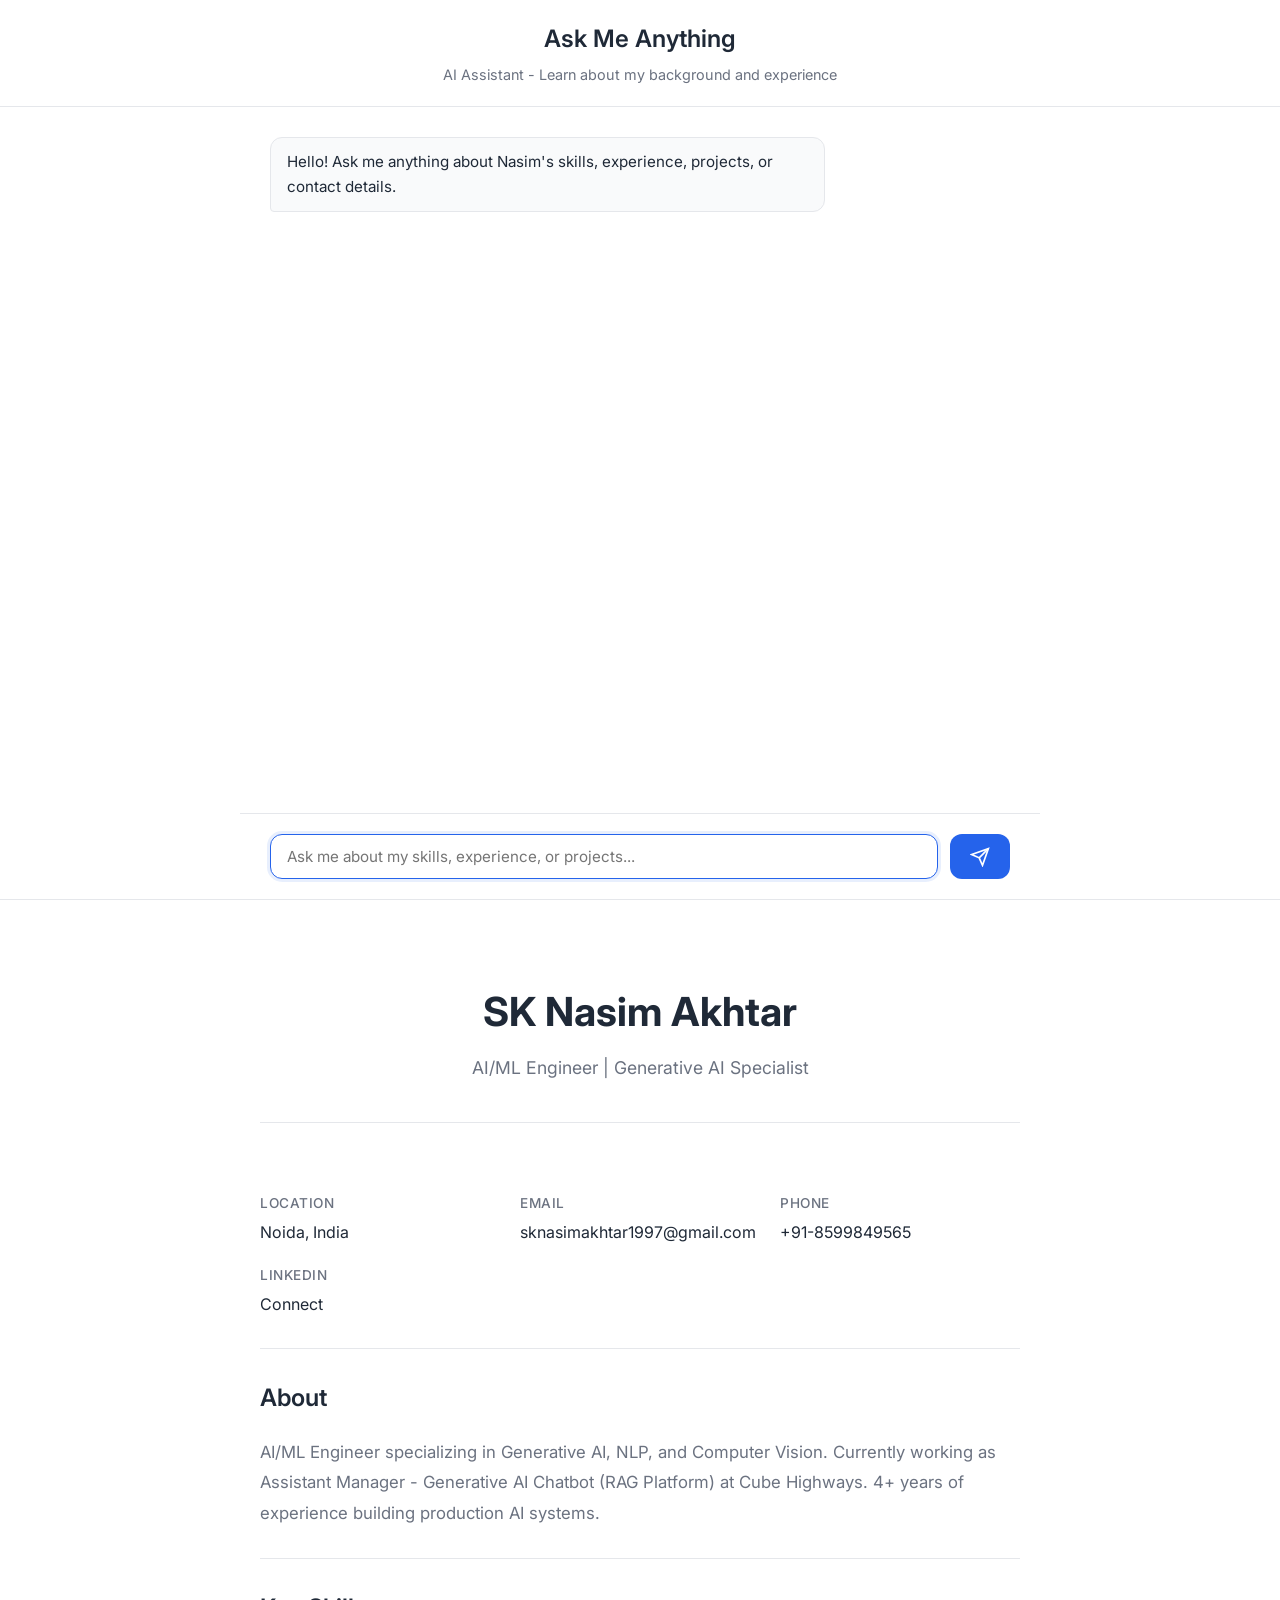
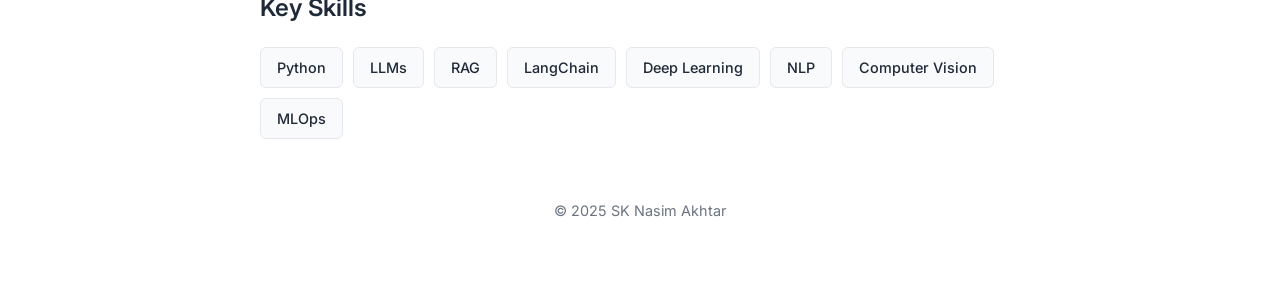
==== commit 49398653: "including gpt function" ====
--- a/index.html
+++ b/index.html
@@ -83,13 +83,6 @@
         </footer>
     </div>
 
-    <script src="chatbot-client-side.js"></script>
-    <script>
-        // Initialize chatbot for top interface
-        document.addEventListener('DOMContentLoaded', () => {
-            const chatbot = new Chatbot();
-            chatbot.initializeTopInterface();
-        });
-    </script>
+    <script src="chatbot.js"></script>
 </body>
 </html>
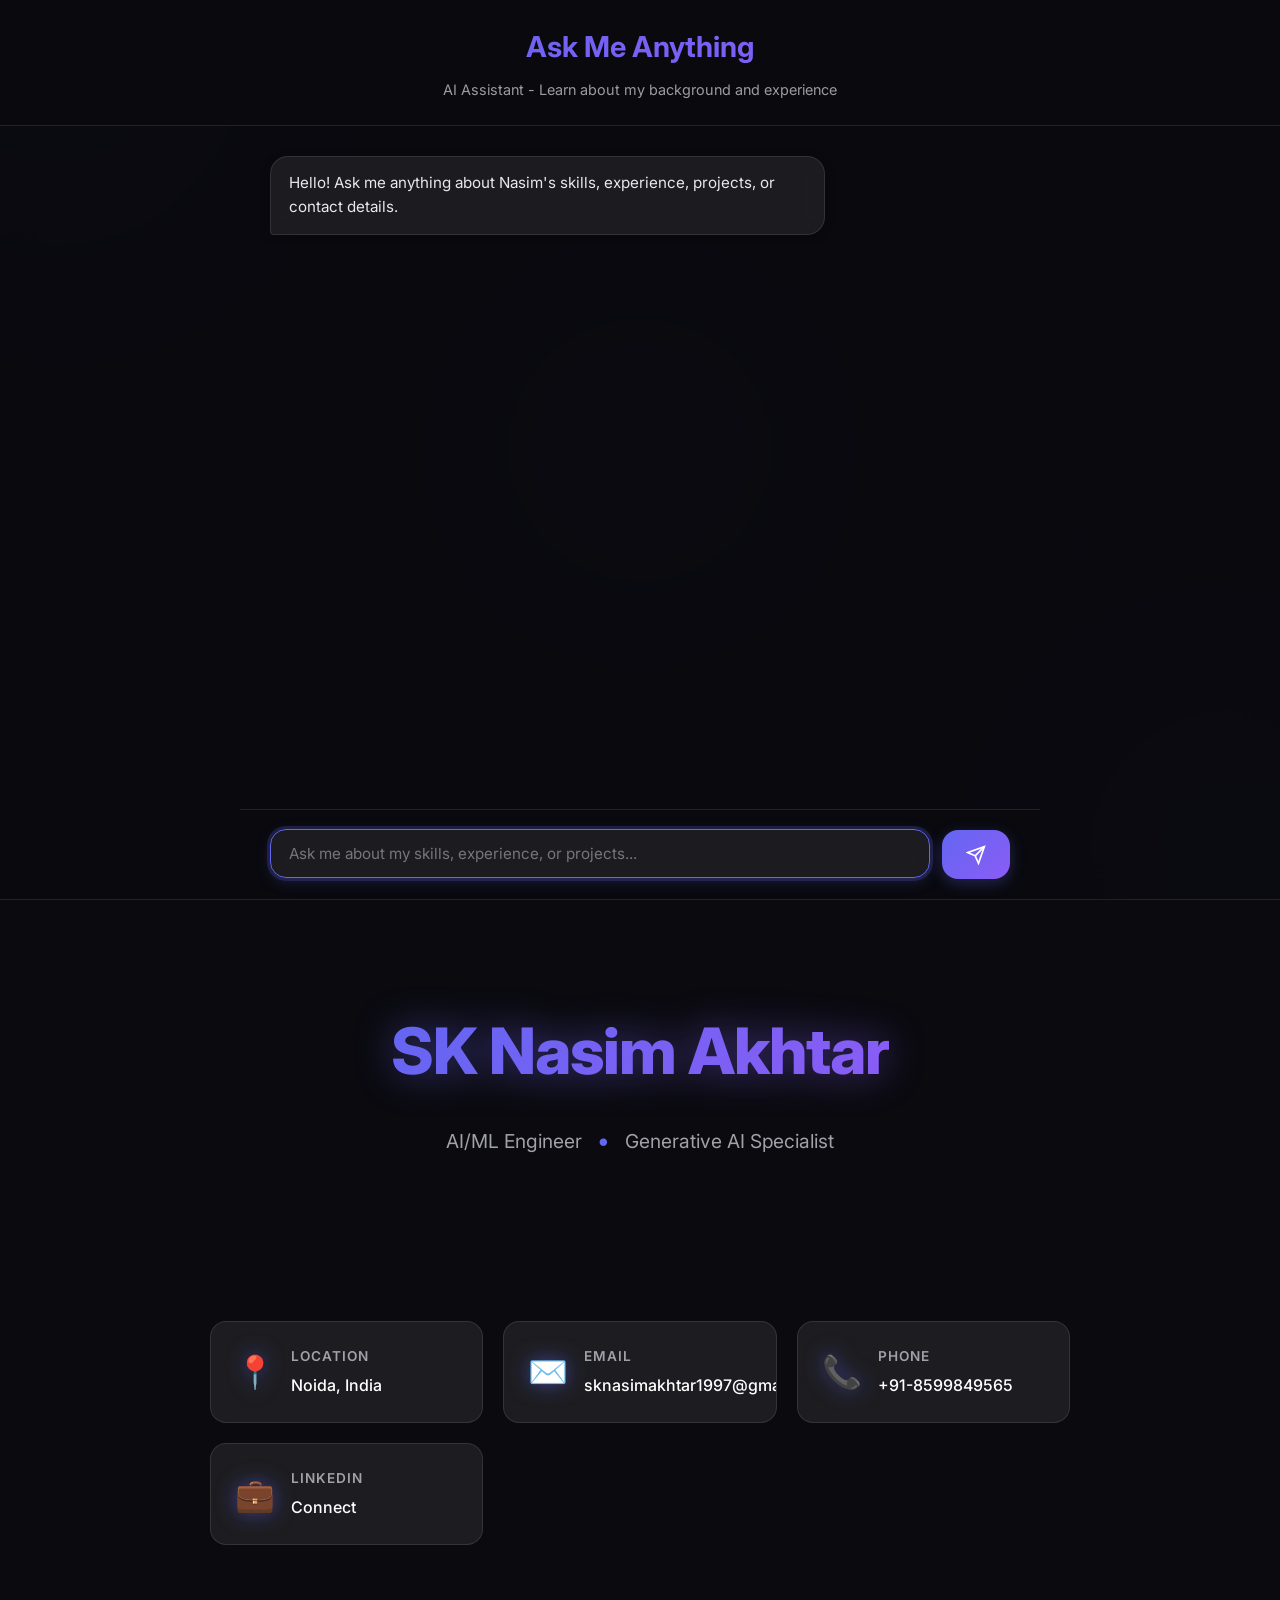
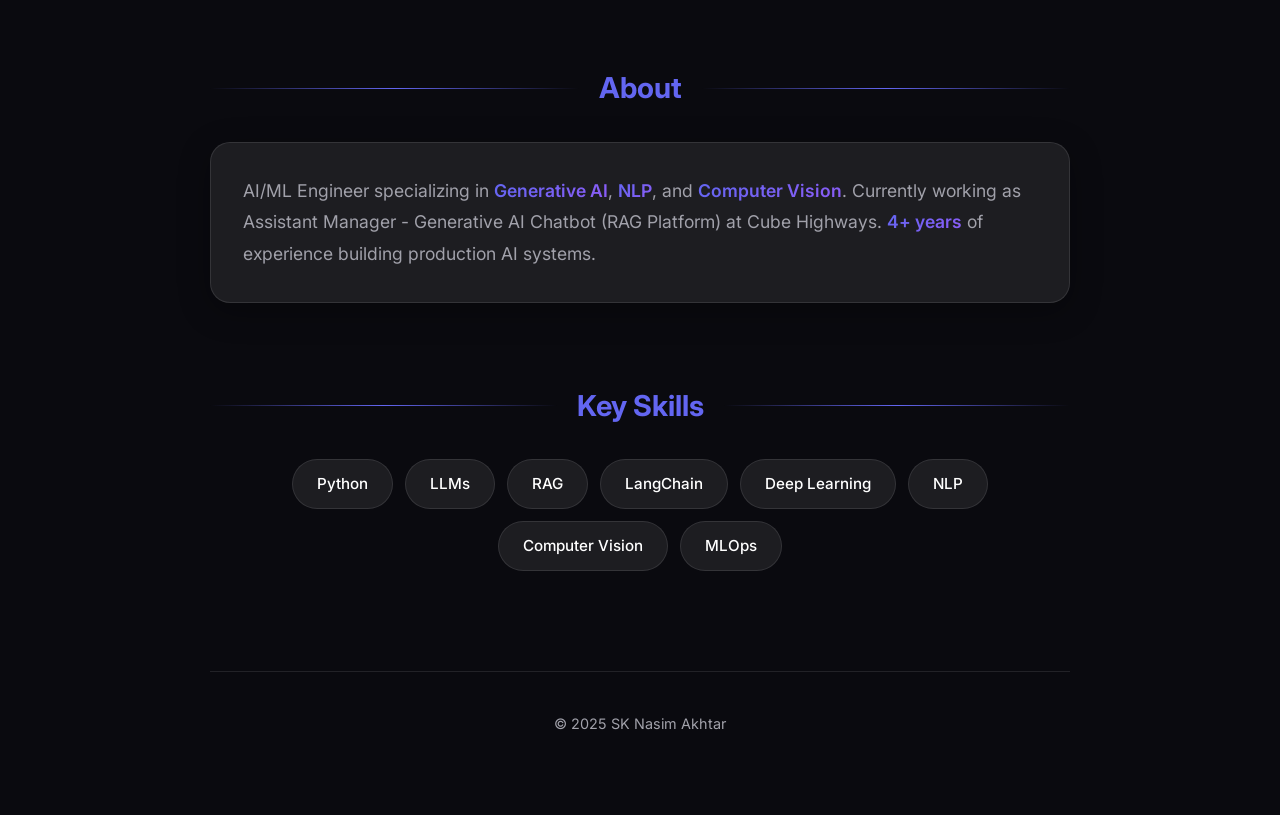
==== commit f5dafceb: "including gpt function" ====
--- a/index.html
+++ b/index.html
@@ -8,14 +8,23 @@
     <link rel="stylesheet" href="chatbot.css">
     <link rel="preconnect" href="https://fonts.googleapis.com">
     <link rel="preconnect" href="https://fonts.gstatic.com" crossorigin>
-    <link href="https://fonts.googleapis.com/css2?family=Inter:wght@300;400;500;600;700&display=swap" rel="stylesheet">
+    <link href="https://fonts.googleapis.com/css2?family=Inter:wght@300;400;500;600;700;800&display=swap" rel="stylesheet">
 </head>
 <body>
+    <!-- Animated Background -->
+    <div class="animated-bg">
+        <div class="gradient-orb orb-1"></div>
+        <div class="gradient-orb orb-2"></div>
+        <div class="gradient-orb orb-3"></div>
+    </div>
+
     <!-- ChatGPT-style Chatbot Interface at Top -->
     <div class="chatbot-top-container">
         <div class="chatbot-top-header">
-            <h2>Ask Me Anything</h2>
-            <p class="chatbot-subtitle">AI Assistant - Learn about my background and experience</p>
+            <div class="header-content-wrapper">
+                <h2 class="animated-title">Ask Me Anything</h2>
+                <p class="chatbot-subtitle">AI Assistant - Learn about my background and experience</p>
+            </div>
         </div>
         <div id="chatbot-messages" class="chatbot-messages-top"></div>
         <div class="chatbot-input-container-top">
@@ -29,60 +38,96 @@
         </div>
     </div>
 
-    <!-- Minimalistic Content Below -->
+    <!-- Modern Interactive Content -->
     <div class="content-container">
-        <header class="header-minimal">
-            <h1 class="name-minimal">SK Nasim Akhtar</h1>
-            <p class="tagline-minimal">AI/ML Engineer | Generative AI Specialist</p>
+        <header class="header-modern">
+            <div class="name-wrapper">
+                <h1 class="name-modern" data-text="SK Nasim Akhtar">SK Nasim Akhtar</h1>
+                <div class="tagline-modern-wrapper">
+                    <p class="tagline-modern">AI/ML Engineer</p>
+                    <span class="separator">•</span>
+                    <p class="tagline-modern">Generative AI Specialist</p>
+                </div>
+            </div>
         </header>
 
-        <section class="section-minimal">
-            <div class="info-grid">
-                <div class="info-item">
-                    <span class="info-label">Location</span>
-                    <span class="info-value">Noida, India</span>
+        <section class="section-modern">
+            <div class="info-grid-modern">
+                <div class="info-card-modern" data-tilt>
+                    <div class="info-icon">📍</div>
+                    <div class="info-content">
+                        <span class="info-label-modern">Location</span>
+                        <span class="info-value-modern">Noida, India</span>
+                    </div>
                 </div>
-                <div class="info-item">
-                    <span class="info-label">Email</span>
-                    <a href="mailto:sknasimakhtar1997@gmail.com" class="info-value">sknasimakhtar1997@gmail.com</a>
+                <div class="info-card-modern" data-tilt>
+                    <div class="info-icon">✉️</div>
+                    <div class="info-content">
+                        <span class="info-label-modern">Email</span>
+                        <a href="mailto:sknasimakhtar1997@gmail.com" class="info-value-modern">sknasimakhtar1997@gmail.com</a>
+                    </div>
                 </div>
-                <div class="info-item">
-                    <span class="info-label">Phone</span>
-                    <a href="tel:+918599849565" class="info-value">+91-8599849565</a>
+                <div class="info-card-modern" data-tilt>
+                    <div class="info-icon">📞</div>
+                    <div class="info-content">
+                        <span class="info-label-modern">Phone</span>
+                        <a href="tel:+918599849565" class="info-value-modern">+91-8599849565</a>
+                    </div>
                 </div>
-                <div class="info-item">
-                    <span class="info-label">LinkedIn</span>
-                    <a href="https://linkedin.com/in/sknasimakhtar" target="_blank" class="info-value">Connect</a>
+                <div class="info-card-modern" data-tilt>
+                    <div class="info-icon">💼</div>
+                    <div class="info-content">
+                        <span class="info-label-modern">LinkedIn</span>
+                        <a href="https://linkedin.com/in/sknasimakhtar" target="_blank" class="info-value-modern">Connect</a>
+                    </div>
                 </div>
             </div>
         </section>
 
-        <section class="section-minimal">
-            <h2 class="section-title-minimal">About</h2>
-            <p class="summary-minimal">
-                AI/ML Engineer specializing in Generative AI, NLP, and Computer Vision. Currently working as Assistant Manager - Generative AI Chatbot (RAG Platform) at Cube Highways. 4+ years of experience building production AI systems.
-            </p>
-        </section>
-
-        <section class="section-minimal">
-            <h2 class="section-title-minimal">Key Skills</h2>
-            <div class="skills-minimal">
-                <span class="skill-tag-minimal">Python</span>
-                <span class="skill-tag-minimal">LLMs</span>
-                <span class="skill-tag-minimal">RAG</span>
-                <span class="skill-tag-minimal">LangChain</span>
-                <span class="skill-tag-minimal">Deep Learning</span>
-                <span class="skill-tag-minimal">NLP</span>
-                <span class="skill-tag-minimal">Computer Vision</span>
-                <span class="skill-tag-minimal">MLOps</span>
+        <section class="section-modern">
+            <h2 class="section-title-modern">
+                <span class="title-line"></span>
+                <span class="title-text">About</span>
+                <span class="title-line"></span>
+            </h2>
+            <div class="about-card-modern">
+                <p class="summary-modern">
+                    AI/ML Engineer specializing in <span class="highlight">Generative AI</span>, <span class="highlight">NLP</span>, and <span class="highlight">Computer Vision</span>. Currently working as Assistant Manager - Generative AI Chatbot (RAG Platform) at Cube Highways. <span class="highlight">4+ years</span> of experience building production AI systems.
+                </p>
             </div>
         </section>
 
-        <footer class="footer-minimal">
+        <section class="section-modern">
+            <h2 class="section-title-modern">
+                <span class="title-line"></span>
+                <span class="title-text">Key Skills</span>
+                <span class="title-line"></span>
+            </h2>
+            <div class="skills-container-modern">
+                <div class="skill-chip-modern" data-skill="Python">Python</div>
+                <div class="skill-chip-modern" data-skill="LLMs">LLMs</div>
+                <div class="skill-chip-modern" data-skill="RAG">RAG</div>
+                <div class="skill-chip-modern" data-skill="LangChain">LangChain</div>
+                <div class="skill-chip-modern" data-skill="Deep Learning">Deep Learning</div>
+                <div class="skill-chip-modern" data-skill="NLP">NLP</div>
+                <div class="skill-chip-modern" data-skill="Computer Vision">Computer Vision</div>
+                <div class="skill-chip-modern" data-skill="MLOps">MLOps</div>
+            </div>
+        </section>
+
+        <footer class="footer-modern">
             <p>© 2025 SK Nasim Akhtar</p>
         </footer>
     </div>
 
+    <!-- Floating Action Elements -->
+    <div class="floating-elements">
+        <div class="floating-dot dot-1"></div>
+        <div class="floating-dot dot-2"></div>
+        <div class="floating-dot dot-3"></div>
+    </div>
+
     <script src="chatbot.js"></script>
+    <script src="interactive.js"></script>
 </body>
 </html>
--- a/styles.css
+++ b/styles.css
@@ -1,4 +1,4 @@
-/* Minimalistic Styles */
+/* Modern Interactive Styles */
 * {
     margin: 0;
     padding: 0;
@@ -6,12 +6,18 @@
 }
 
 :root {
-    --primary-color: #2563eb;
-    --text-primary: #1f2937;
-    --text-secondary: #6b7280;
-    --bg-primary: #ffffff;
-    --bg-secondary: #f9fafb;
-    --border-color: #e5e7eb;
+    --primary-color: #6366f1;
+    --primary-dark: #4f46e5;
+    --primary-light: #818cf8;
+    --accent-color: #8b5cf6;
+    --text-primary: #ffffff;
+    --text-secondary: #a1a1aa;
+    --bg-primary: #0a0a0f;
+    --bg-secondary: rgba(255, 255, 255, 0.05);
+    --bg-card: rgba(255, 255, 255, 0.08);
+    --border-color: rgba(255, 255, 255, 0.1);
+    --shadow-glow: 0 0 20px rgba(99, 102, 241, 0.3);
+    --shadow-card: 0 8px 32px rgba(0, 0, 0, 0.3);
 }
 
 body {
@@ -19,136 +25,454 @@
     line-height: 1.6;
     color: var(--text-primary);
     background: var(--bg-primary);
+    overflow-x: hidden;
+    position: relative;
+}
+
+/* Animated Background */
+.animated-bg {
+    position: fixed;
+    top: 0;
+    left: 0;
+    width: 100%;
+    height: 100%;
+    z-index: 0;
+    overflow: hidden;
+    pointer-events: none;
+}
+
+.gradient-orb {
+    position: absolute;
+    border-radius: 50%;
+    filter: blur(80px);
+    opacity: 0.3;
+    animation: float 20s ease-in-out infinite;
+}
+
+.orb-1 {
+    width: 500px;
+    height: 500px;
+    background: radial-gradient(circle, var(--primary-color), transparent);
+    top: -200px;
+    left: -200px;
+    animation-delay: 0s;
+}
+
+.orb-2 {
+    width: 400px;
+    height: 400px;
+    background: radial-gradient(circle, var(--accent-color), transparent);
+    bottom: -150px;
+    right: -150px;
+    animation-delay: 5s;
+}
+
+.orb-3 {
+    width: 300px;
+    height: 300px;
+    background: radial-gradient(circle, var(--primary-light), transparent);
+    top: 50%;
+    left: 50%;
+    transform: translate(-50%, -50%);
+    animation-delay: 10s;
+}
+
+@keyframes float {
+    0%, 100% {
+        transform: translate(0, 0) scale(1);
+    }
+    33% {
+        transform: translate(50px, 50px) scale(1.1);
+    }
+    66% {
+        transform: translate(-30px, 30px) scale(0.9);
+    }
 }
 
 /* Content Container */
 .content-container {
-    max-width: 800px;
+    max-width: 900px;
     margin: 0 auto;
     padding: 40px 20px;
-}
-
-/* Header Minimal */
-.header-minimal {
+    position: relative;
+    z-index: 1;
+}
+
+/* Modern Header */
+.header-modern {
     text-align: center;
+    padding: 60px 0;
+    margin-bottom: 60px;
+    animation: fadeInUp 0.8s ease-out;
+}
+
+.name-wrapper {
+    position: relative;
+    display: inline-block;
+}
+
+.name-modern {
+    font-size: clamp(2.5rem, 5vw, 4rem);
+    font-weight: 800;
+    background: linear-gradient(135deg, var(--primary-color), var(--accent-color), var(--primary-light));
+    background-size: 200% 200%;
+    -webkit-background-clip: text;
+    -webkit-text-fill-color: transparent;
+    background-clip: text;
+    animation: gradientShift 5s ease infinite;
+    margin-bottom: 20px;
+    letter-spacing: -1px;
+    position: relative;
+}
+
+.name-modern::after {
+    content: attr(data-text);
+    position: absolute;
+    left: 0;
+    top: 0;
+    z-index: -1;
+    background: linear-gradient(135deg, var(--primary-color), var(--accent-color));
+    -webkit-background-clip: text;
+    -webkit-text-fill-color: transparent;
+    filter: blur(20px);
+    opacity: 0.5;
+}
+
+@keyframes gradientShift {
+    0%, 100% {
+        background-position: 0% 50%;
+    }
+    50% {
+        background-position: 100% 50%;
+    }
+}
+
+.tagline-modern-wrapper {
+    display: flex;
+    align-items: center;
+    justify-content: center;
+    gap: 15px;
+    flex-wrap: wrap;
+}
+
+.tagline-modern {
+    font-size: 1.2rem;
+    color: var(--text-secondary);
+    font-weight: 400;
+    animation: fadeInUp 0.8s ease-out 0.2s both;
+}
+
+.separator {
+    color: var(--primary-color);
+    font-size: 1.5rem;
+    animation: fadeInUp 0.8s ease-out 0.3s both;
+}
+
+/* Modern Section */
+.section-modern {
     padding: 40px 0;
-    border-bottom: 1px solid var(--border-color);
-    margin-bottom: 40px;
-}
-
-.name-minimal {
-    font-size: 2.5rem;
+    animation: fadeInUp 0.8s ease-out;
+}
+
+.section-title-modern {
+    font-size: 1.8rem;
     font-weight: 700;
     color: var(--text-primary);
-    margin-bottom: 10px;
-}
-
-.tagline-minimal {
-    font-size: 1.1rem;
-    color: var(--text-secondary);
-    font-weight: 400;
-}
-
-/* Section Minimal */
-.section-minimal {
-    padding: 30px 0;
-    border-bottom: 1px solid var(--border-color);
-}
-
-.section-minimal:last-of-type {
-    border-bottom: none;
-}
-
-.section-title-minimal {
-    font-size: 1.5rem;
-    font-weight: 600;
-    color: var(--text-primary);
-    margin-bottom: 20px;
-}
-
-/* Info Grid */
-.info-grid {
+    margin-bottom: 30px;
+    display: flex;
+    align-items: center;
+    gap: 20px;
+    text-align: center;
+}
+
+.title-line {
+    flex: 1;
+    height: 1px;
+    background: linear-gradient(90deg, transparent, var(--primary-color), transparent);
+    animation: expandLine 1s ease-out;
+}
+
+.title-text {
+    color: var(--primary-color);
+    font-weight: 700;
+}
+
+@keyframes expandLine {
+    from {
+        width: 0;
+    }
+    to {
+        width: 100%;
+    }
+}
+
+/* Info Grid Modern */
+.info-grid-modern {
     display: grid;
-    grid-template-columns: repeat(auto-fit, minmax(200px, 1fr));
+    grid-template-columns: repeat(auto-fit, minmax(220px, 1fr));
     gap: 20px;
-}
-
-.info-item {
+    margin-bottom: 40px;
+}
+
+.info-card-modern {
+    background: var(--bg-card);
+    backdrop-filter: blur(10px);
+    border: 1px solid var(--border-color);
+    border-radius: 16px;
+    padding: 24px;
+    display: flex;
+    align-items: center;
+    gap: 16px;
+    transition: all 0.3s cubic-bezier(0.4, 0, 0.2, 1);
+    cursor: pointer;
+    position: relative;
+    overflow: hidden;
+}
+
+.info-card-modern::before {
+    content: '';
+    position: absolute;
+    top: 0;
+    left: -100%;
+    width: 100%;
+    height: 100%;
+    background: linear-gradient(90deg, transparent, rgba(99, 102, 241, 0.1), transparent);
+    transition: left 0.5s;
+}
+
+.info-card-modern:hover::before {
+    left: 100%;
+}
+
+.info-card-modern:hover {
+    transform: translateY(-5px) scale(1.02);
+    border-color: var(--primary-color);
+    box-shadow: var(--shadow-glow), var(--shadow-card);
+    background: rgba(99, 102, 241, 0.1);
+}
+
+.info-icon {
+    font-size: 2rem;
+    filter: drop-shadow(0 0 10px rgba(99, 102, 241, 0.5));
+    transition: transform 0.3s;
+}
+
+.info-card-modern:hover .info-icon {
+    transform: scale(1.2) rotate(5deg);
+}
+
+.info-content {
     display: flex;
     flex-direction: column;
     gap: 5px;
 }
 
-.info-label {
+.info-label-modern {
     font-size: 0.85rem;
     color: var(--text-secondary);
     text-transform: uppercase;
-    letter-spacing: 0.5px;
-    font-weight: 500;
-}
-
-.info-value {
+    letter-spacing: 1px;
+    font-weight: 600;
+}
+
+.info-value-modern {
     font-size: 1rem;
     color: var(--text-primary);
     text-decoration: none;
     transition: color 0.3s;
-}
-
-.info-value:hover {
-    color: var(--primary-color);
-}
-
-/* Summary Minimal */
-.summary-minimal {
-    font-size: 1.05rem;
+    font-weight: 500;
+}
+
+.info-value-modern:hover {
+    color: var(--primary-light);
+}
+
+/* About Card Modern */
+.about-card-modern {
+    background: var(--bg-card);
+    backdrop-filter: blur(10px);
+    border: 1px solid var(--border-color);
+    border-radius: 20px;
+    padding: 32px;
+    box-shadow: var(--shadow-card);
+    transition: all 0.3s;
+}
+
+.about-card-modern:hover {
+    border-color: var(--primary-color);
+    box-shadow: var(--shadow-glow), var(--shadow-card);
+    transform: translateY(-2px);
+}
+
+.summary-modern {
+    font-size: 1.1rem;
     line-height: 1.8;
     color: var(--text-secondary);
 }
 
-/* Skills Minimal */
-.skills-minimal {
+.highlight {
+    color: var(--primary-light);
+    font-weight: 600;
+    background: linear-gradient(135deg, var(--primary-color), var(--accent-color));
+    -webkit-background-clip: text;
+    -webkit-text-fill-color: transparent;
+    background-clip: text;
+}
+
+/* Skills Container Modern */
+.skills-container-modern {
     display: flex;
     flex-wrap: wrap;
-    gap: 10px;
-}
-
-.skill-tag-minimal {
-    padding: 8px 16px;
-    background: var(--bg-secondary);
+    gap: 12px;
+    justify-content: center;
+}
+
+.skill-chip-modern {
+    padding: 12px 24px;
+    background: var(--bg-card);
+    backdrop-filter: blur(10px);
+    border: 1px solid var(--border-color);
+    border-radius: 50px;
+    font-size: 0.95rem;
+    font-weight: 500;
     color: var(--text-primary);
-    border-radius: 6px;
-    font-size: 0.9rem;
-    font-weight: 500;
-    border: 1px solid var(--border-color);
-    transition: all 0.3s;
-}
-
-.skill-tag-minimal:hover {
-    background: var(--primary-color);
-    color: white;
+    cursor: pointer;
+    transition: all 0.3s cubic-bezier(0.4, 0, 0.2, 1);
+    position: relative;
+    overflow: hidden;
+}
+
+.skill-chip-modern::before {
+    content: '';
+    position: absolute;
+    top: 50%;
+    left: 50%;
+    width: 0;
+    height: 0;
+    border-radius: 50%;
+    background: radial-gradient(circle, var(--primary-color), transparent);
+    transform: translate(-50%, -50%);
+    transition: width 0.5s, height 0.5s;
+    z-index: -1;
+}
+
+.skill-chip-modern:hover {
+    transform: translateY(-3px) scale(1.05);
     border-color: var(--primary-color);
-    transform: translateY(-2px);
-}
-
-/* Footer Minimal */
-.footer-minimal {
+    color: var(--text-primary);
+    box-shadow: 0 8px 20px rgba(99, 102, 241, 0.4);
+}
+
+.skill-chip-modern:hover::before {
+    width: 200px;
+    height: 200px;
+}
+
+.skill-chip-modern:active {
+    transform: translateY(-1px) scale(1.02);
+}
+
+/* Footer Modern */
+.footer-modern {
     text-align: center;
-    padding: 30px 0;
+    padding: 40px 0;
     color: var(--text-secondary);
     font-size: 0.9rem;
+    border-top: 1px solid var(--border-color);
+    margin-top: 60px;
+}
+
+/* Floating Elements */
+.floating-elements {
+    position: fixed;
+    top: 0;
+    left: 0;
+    width: 100%;
+    height: 100%;
+    pointer-events: none;
+    z-index: 0;
+}
+
+.floating-dot {
+    position: absolute;
+    width: 6px;
+    height: 6px;
+    background: var(--primary-color);
+    border-radius: 50%;
+    box-shadow: 0 0 10px var(--primary-color);
+    animation: floatDot 15s ease-in-out infinite;
+}
+
+.dot-1 {
+    top: 20%;
+    left: 10%;
+    animation-delay: 0s;
+}
+
+.dot-2 {
+    top: 60%;
+    right: 15%;
+    animation-delay: 5s;
+}
+
+.dot-3 {
+    bottom: 30%;
+    left: 50%;
+    animation-delay: 10s;
+}
+
+@keyframes floatDot {
+    0%, 100% {
+        transform: translate(0, 0);
+        opacity: 0.3;
+    }
+    50% {
+        transform: translate(30px, -30px);
+        opacity: 1;
+    }
+}
+
+/* Animations */
+@keyframes fadeInUp {
+    from {
+        opacity: 0;
+        transform: translateY(30px);
+    }
+    to {
+        opacity: 1;
+        transform: translateY(0);
+    }
 }
 
 /* Responsive */
 @media (max-width: 768px) {
-    .name-minimal {
-        font-size: 2rem;
+    .name-modern {
+        font-size: 2.5rem;
     }
 
     .content-container {
         padding: 20px 15px;
     }
 
-    .info-grid {
+    .info-grid-modern {
         grid-template-columns: 1fr;
     }
-}
+
+    .tagline-modern-wrapper {
+        flex-direction: column;
+        gap: 10px;
+    }
+
+    .separator {
+        display: none;
+    }
+
+    .section-title-modern {
+        font-size: 1.5rem;
+    }
+}
+
+/* Smooth Scroll */
+html {
+    scroll-behavior: smooth;
+}
--- a/chatbot.css
+++ b/chatbot.css
@@ -1,31 +1,57 @@
-/* ChatGPT-style Top Chatbot Interface */
+/* ChatGPT-style Top Chatbot Interface - Modern Dark Theme */
 .chatbot-top-container {
     width: 100%;
     max-width: 100%;
     height: 100vh;
     display: flex;
     flex-direction: column;
-    background: var(--bg-primary);
-    border-bottom: 1px solid var(--border-color);
+    background: rgba(10, 10, 15, 0.95);
+    backdrop-filter: blur(20px);
+    border-bottom: 1px solid rgba(255, 255, 255, 0.1);
+    position: relative;
+    z-index: 10;
 }
 
 .chatbot-top-header {
-    padding: 20px 30px;
-    border-bottom: 1px solid var(--border-color);
-    background: var(--bg-primary);
+    padding: 24px 30px;
+    border-bottom: 1px solid rgba(255, 255, 255, 0.1);
+    background: rgba(10, 10, 15, 0.8);
+    backdrop-filter: blur(10px);
     text-align: center;
-}
-
-.chatbot-top-header h2 {
-    font-size: 1.5rem;
-    font-weight: 600;
-    color: var(--text-primary);
-    margin-bottom: 5px;
+    position: sticky;
+    top: 0;
+    z-index: 100;
+}
+
+.header-content-wrapper {
+    max-width: 800px;
+    margin: 0 auto;
+}
+
+.animated-title {
+    font-size: 1.8rem;
+    font-weight: 700;
+    background: linear-gradient(135deg, #6366f1, #8b5cf6, #818cf8);
+    background-size: 200% 200%;
+    -webkit-background-clip: text;
+    -webkit-text-fill-color: transparent;
+    background-clip: text;
+    animation: gradientShift 5s ease infinite;
+    margin-bottom: 8px;
+}
+
+@keyframes gradientShift {
+    0%, 100% {
+        background-position: 0% 50%;
+    }
+    50% {
+        background-position: 100% 50%;
+    }
 }
 
 .chatbot-subtitle {
     font-size: 0.9rem;
-    color: var(--text-secondary);
+    color: rgba(255, 255, 255, 0.6);
     font-weight: 400;
 }
 
@@ -33,26 +59,45 @@
     flex: 1;
     overflow-y: auto;
     padding: 30px;
-    background: var(--bg-primary);
+    background: transparent;
     display: flex;
     flex-direction: column;
     gap: 20px;
     max-width: 800px;
     margin: 0 auto;
     width: 100%;
+    scroll-behavior: smooth;
+}
+
+.chatbot-messages-top::-webkit-scrollbar {
+    width: 6px;
+}
+
+.chatbot-messages-top::-webkit-scrollbar-track {
+    background: rgba(255, 255, 255, 0.05);
+    border-radius: 10px;
+}
+
+.chatbot-messages-top::-webkit-scrollbar-thumb {
+    background: rgba(99, 102, 241, 0.5);
+    border-radius: 10px;
+}
+
+.chatbot-messages-top::-webkit-scrollbar-thumb:hover {
+    background: rgba(99, 102, 241, 0.7);
 }
 
 .chatbot-message {
     display: flex;
     flex-direction: column;
     gap: 8px;
-    animation: fadeIn 0.3s ease-in;
-}
-
-@keyframes fadeIn {
+    animation: fadeInUp 0.4s ease-out;
+}
+
+@keyframes fadeInUp {
     from {
         opacity: 0;
-        transform: translateY(10px);
+        transform: translateY(20px);
     }
     to {
         opacity: 1;
@@ -70,91 +115,121 @@
 
 .chatbot-message-content {
     max-width: 75%;
-    padding: 12px 16px;
-    border-radius: 12px;
+    padding: 14px 18px;
+    border-radius: 18px;
     word-wrap: break-word;
     line-height: 1.6;
     font-size: 0.95rem;
+    position: relative;
+    transition: all 0.3s;
 }
 
 .chatbot-message.user .chatbot-message-content {
-    background: var(--primary-color);
+    background: linear-gradient(135deg, #6366f1, #8b5cf6);
     color: white;
     border-bottom-right-radius: 4px;
+    box-shadow: 0 4px 15px rgba(99, 102, 241, 0.3);
+}
+
+.chatbot-message.user .chatbot-message-content:hover {
+    transform: translateY(-2px);
+    box-shadow: 0 6px 20px rgba(99, 102, 241, 0.4);
 }
 
 .chatbot-message.bot .chatbot-message-content {
-    background: var(--bg-secondary);
-    color: var(--text-primary);
-    border: 1px solid var(--border-color);
+    background: rgba(255, 255, 255, 0.08);
+    backdrop-filter: blur(10px);
+    color: rgba(255, 255, 255, 0.9);
+    border: 1px solid rgba(255, 255, 255, 0.1);
     border-bottom-left-radius: 4px;
+    box-shadow: 0 2px 10px rgba(0, 0, 0, 0.2);
+}
+
+.chatbot-message.bot .chatbot-message-content:hover {
+    background: rgba(255, 255, 255, 0.12);
+    border-color: rgba(99, 102, 241, 0.3);
 }
 
 .chatbot-input-container-top {
     display: flex;
     padding: 20px 30px;
-    background: var(--bg-primary);
-    border-top: 1px solid var(--border-color);
+    background: rgba(10, 10, 15, 0.8);
+    backdrop-filter: blur(10px);
+    border-top: 1px solid rgba(255, 255, 255, 0.1);
     gap: 12px;
     max-width: 800px;
     margin: 0 auto;
     width: 100%;
+    position: sticky;
+    bottom: 0;
+    z-index: 100;
 }
 
 .chatbot-input-top {
     flex: 1;
-    padding: 12px 16px;
-    border: 1px solid var(--border-color);
-    border-radius: 12px;
+    padding: 14px 18px;
+    border: 1px solid rgba(255, 255, 255, 0.1);
+    border-radius: 16px;
     font-size: 0.95rem;
     font-family: 'Inter', sans-serif;
     outline: none;
-    transition: border-color 0.3s, box-shadow 0.3s;
-    background: var(--bg-primary);
+    transition: all 0.3s;
+    background: rgba(255, 255, 255, 0.05);
+    backdrop-filter: blur(10px);
+    color: rgba(255, 255, 255, 0.9);
+}
+
+.chatbot-input-top::placeholder {
+    color: rgba(255, 255, 255, 0.4);
 }
 
 .chatbot-input-top:focus {
-    border-color: var(--primary-color);
-    box-shadow: 0 0 0 3px rgba(37, 99, 235, 0.1);
+    border-color: #6366f1;
+    box-shadow: 0 0 0 3px rgba(99, 102, 241, 0.2), 0 4px 15px rgba(99, 102, 241, 0.2);
+    background: rgba(255, 255, 255, 0.08);
+    transform: translateY(-1px);
 }
 
 .chatbot-send-top {
-    padding: 12px 20px;
-    background: var(--primary-color);
+    padding: 14px 24px;
+    background: linear-gradient(135deg, #6366f1, #8b5cf6);
     color: white;
     border: none;
-    border-radius: 12px;
+    border-radius: 16px;
     cursor: pointer;
     display: flex;
     align-items: center;
     justify-content: center;
-    transition: all 0.3s;
-    min-width: 48px;
+    transition: all 0.3s cubic-bezier(0.4, 0, 0.2, 1);
+    min-width: 52px;
+    box-shadow: 0 4px 15px rgba(99, 102, 241, 0.3);
 }
 
 .chatbot-send-top:hover {
-    background: #1e40af;
-    transform: translateY(-1px);
-    box-shadow: 0 4px 12px rgba(37, 99, 235, 0.3);
+    background: linear-gradient(135deg, #818cf8, #a78bfa);
+    transform: translateY(-2px) scale(1.05);
+    box-shadow: 0 6px 20px rgba(99, 102, 241, 0.4);
 }
 
 .chatbot-send-top:active {
-    transform: translateY(0);
+    transform: translateY(0) scale(1);
 }
 
 .chatbot-send-top:disabled {
     opacity: 0.5;
     cursor: not-allowed;
     transform: none;
+    box-shadow: none;
 }
 
 .chatbot-typing {
     display: flex;
     gap: 6px;
-    padding: 12px 16px;
-    background: var(--bg-secondary);
-    border: 1px solid var(--border-color);
-    border-radius: 12px;
+    padding: 14px 18px;
+    background: rgba(255, 255, 255, 0.08);
+    backdrop-filter: blur(10px);
+    border: 1px solid rgba(255, 255, 255, 0.1);
+    border-radius: 18px;
     max-width: 80px;
     border-bottom-left-radius: 4px;
 }
@@ -163,8 +238,9 @@
     width: 8px;
     height: 8px;
     border-radius: 50%;
-    background: var(--text-secondary);
+    background: rgba(99, 102, 241, 0.8);
     animation: typing 1.4s infinite;
+    box-shadow: 0 0 10px rgba(99, 102, 241, 0.5);
 }
 
 .chatbot-typing-dot:nth-child(2) {
@@ -188,19 +264,21 @@
 
 /* Content below chatbot */
 .content-container {
-    max-width: 800px;
+    max-width: 900px;
     margin: 0 auto;
     padding: 40px 20px;
+    position: relative;
+    z-index: 1;
 }
 
 /* Responsive */
 @media (max-width: 768px) {
     .chatbot-top-header {
-        padding: 15px 20px;
-    }
-
-    .chatbot-top-header h2 {
-        font-size: 1.3rem;
+        padding: 18px 20px;
+    }
+
+    .animated-title {
+        font-size: 1.5rem;
     }
 
     .chatbot-messages-top {
@@ -209,9 +287,15 @@
 
     .chatbot-message-content {
         max-width: 85%;
+        padding: 12px 16px;
     }
 
     .chatbot-input-container-top {
         padding: 15px 20px;
     }
-}
+
+    .chatbot-input-top {
+        padding: 12px 16px;
+        font-size: 0.9rem;
+    }
+}
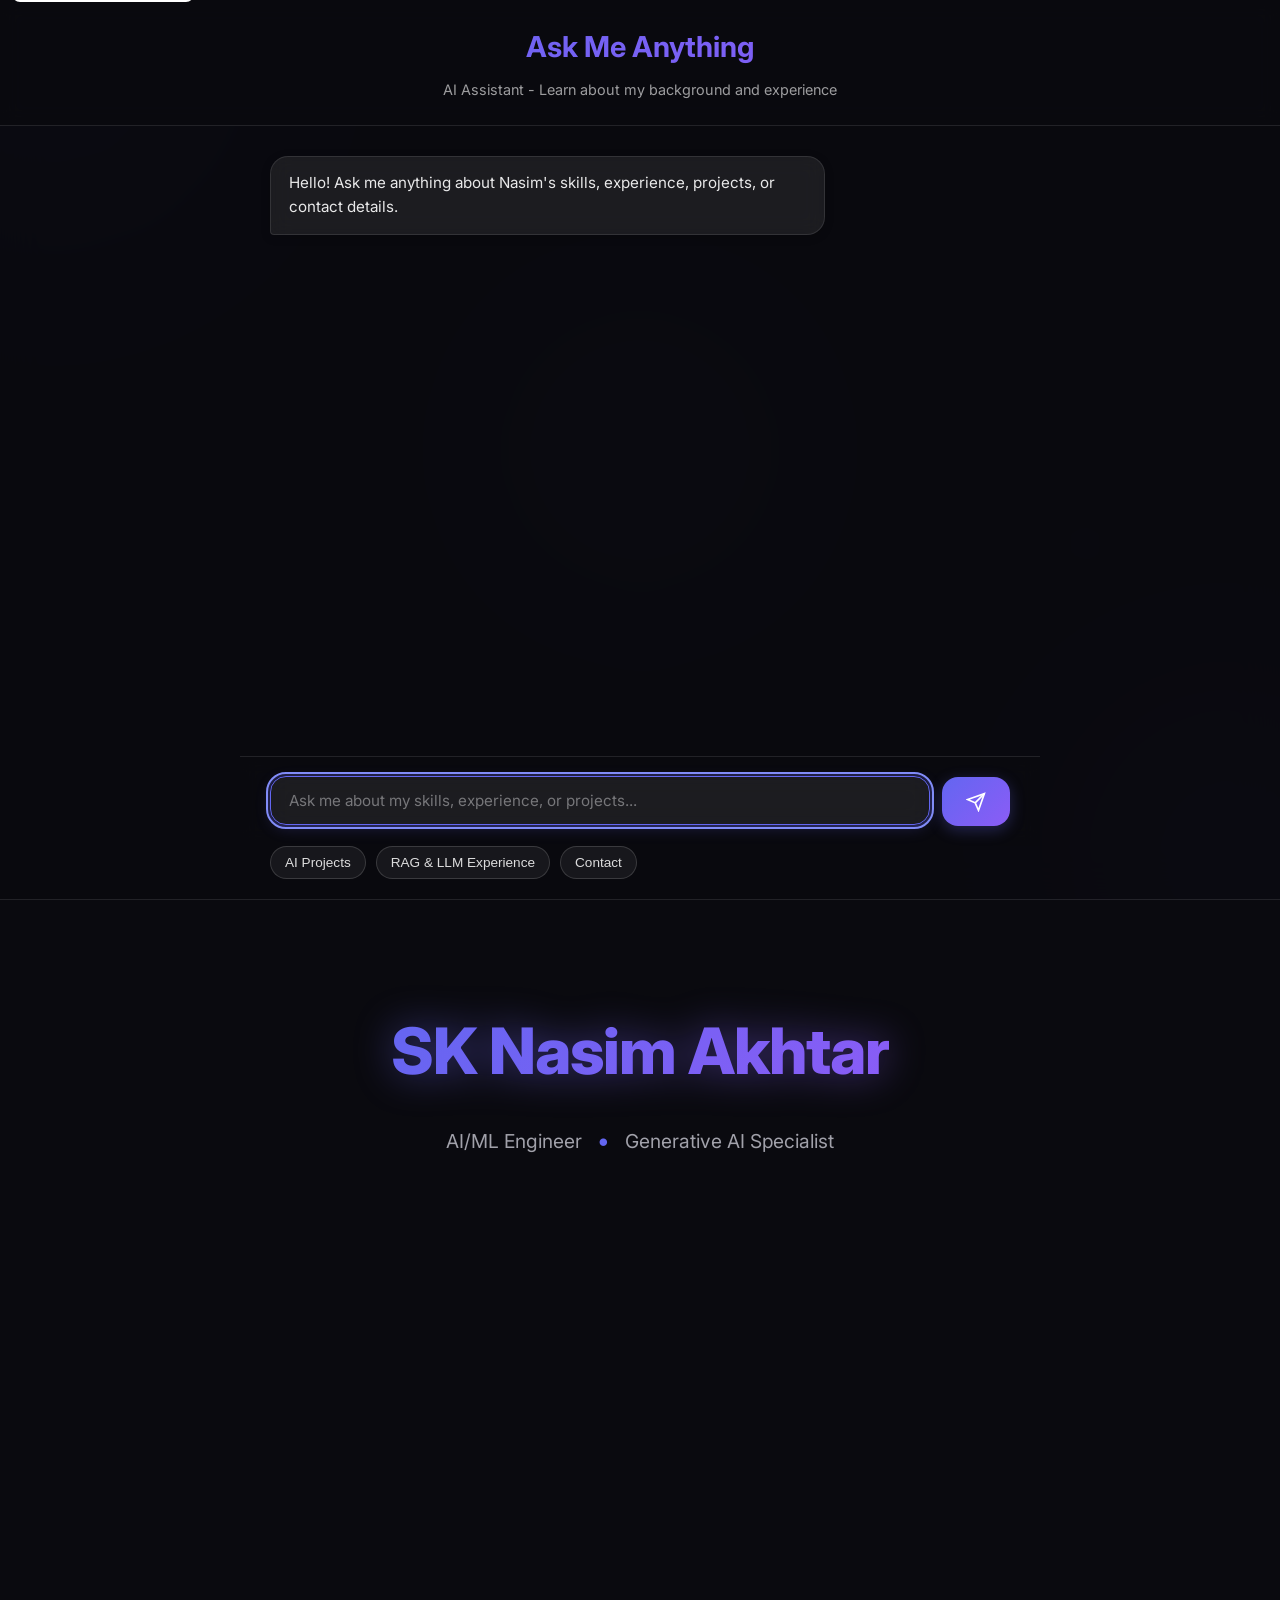
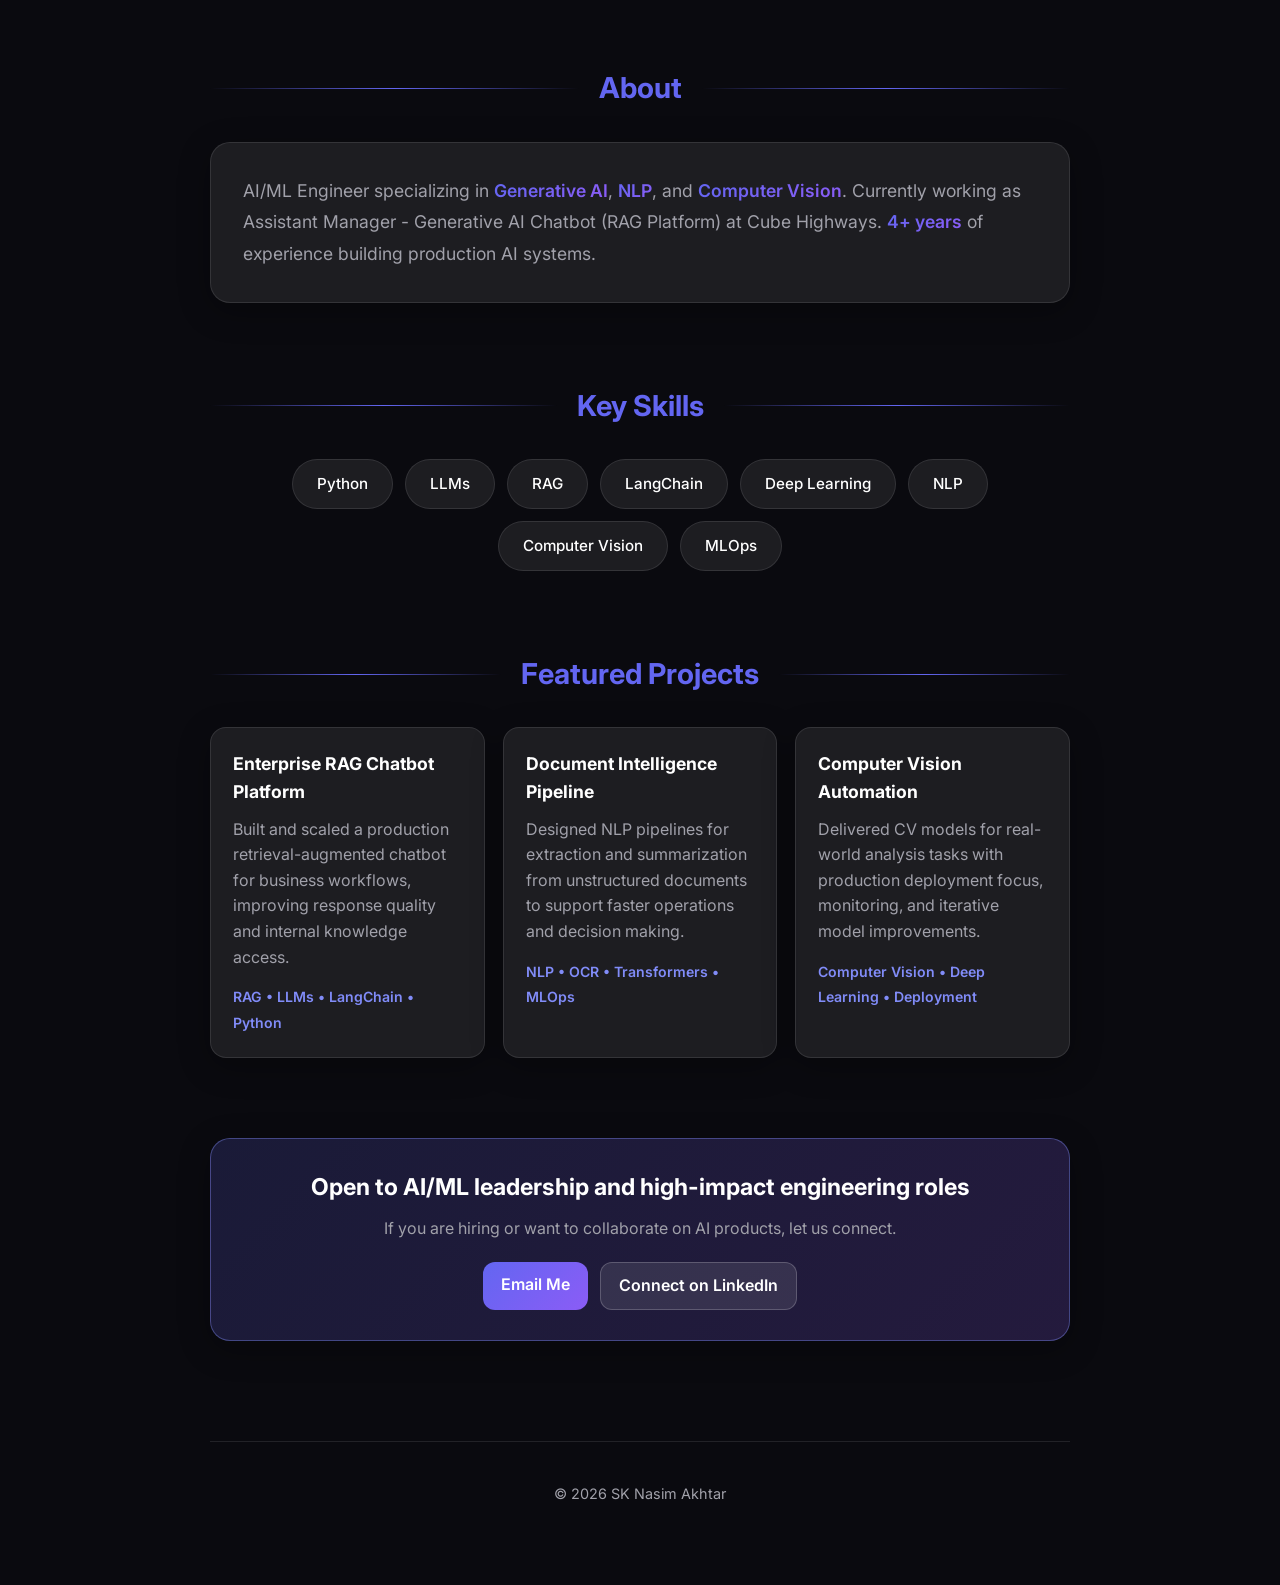
==== commit 64d0c3f8: "1st push" ====
--- a/index.html
+++ b/index.html
@@ -3,16 +3,54 @@
 <head>
     <meta charset="UTF-8">
     <meta name="viewport" content="width=device-width, initial-scale=1.0">
+    <meta name="description" content="Portfolio of SK Nasim Akhtar, AI/ML Engineer specializing in Generative AI, NLP, Computer Vision, and production RAG systems.">
+    <meta name="robots" content="index, follow">
+    <meta name="theme-color" content="#0a0a0f">
+    <meta property="og:title" content="SK Nasim Akhtar - AI/ML Engineer">
+    <meta property="og:description" content="AI/ML Engineer and Generative AI Specialist with 4+ years of experience building production systems.">
+    <meta property="og:type" content="website">
+    <meta property="og:url" content="https://mynasim.in/">
+    <meta property="og:image" content="https://mynasim.in/og-image.svg">
+    <meta name="twitter:card" content="summary_large_image">
+    <meta name="twitter:title" content="SK Nasim Akhtar - AI/ML Engineer">
+    <meta name="twitter:description" content="Explore skills, experience, and projects in Generative AI, NLP, and Computer Vision.">
+    <meta name="twitter:image" content="https://mynasim.in/og-image.svg">
+    <link rel="canonical" href="https://mynasim.in/">
     <title>SK Nasim Akhtar - AI/ML Engineer</title>
     <link rel="stylesheet" href="styles.css">
     <link rel="stylesheet" href="chatbot.css">
     <link rel="preconnect" href="https://fonts.googleapis.com">
     <link rel="preconnect" href="https://fonts.gstatic.com" crossorigin>
     <link href="https://fonts.googleapis.com/css2?family=Inter:wght@300;400;500;600;700;800&display=swap" rel="stylesheet">
+    <script type="application/ld+json">
+        {
+            "@context": "https://schema.org",
+            "@type": "Person",
+            "name": "SK Nasim Akhtar",
+            "jobTitle": "AI/ML Engineer",
+            "description": "AI/ML Engineer specializing in Generative AI, NLP, and Computer Vision.",
+            "email": "mailto:sknasimakhtar1997@gmail.com",
+            "telephone": "+91-8599849565",
+            "address": {
+                "@type": "PostalAddress",
+                "addressLocality": "Noida",
+                "addressCountry": "IN"
+            },
+            "alumniOf": {
+                "@type": "CollegeOrUniversity",
+                "name": "IIT Kanpur"
+            },
+            "sameAs": [
+                "https://linkedin.com/in/sknasimakhtar"
+            ],
+            "url": "https://mynasim.in/"
+        }
+    </script>
 </head>
 <body>
+    <a href="#main-content" class="skip-link">Skip to main content</a>
     <!-- Animated Background -->
-    <div class="animated-bg">
+    <div class="animated-bg" aria-hidden="true">
         <div class="gradient-orb orb-1"></div>
         <div class="gradient-orb orb-2"></div>
         <div class="gradient-orb orb-3"></div>
@@ -26,20 +64,26 @@
                 <p class="chatbot-subtitle">AI Assistant - Learn about my background and experience</p>
             </div>
         </div>
-        <div id="chatbot-messages" class="chatbot-messages-top"></div>
+        <div id="chatbot-messages" class="chatbot-messages-top" role="log" aria-live="polite" aria-label="Conversation messages"></div>
         <div class="chatbot-input-container-top">
-            <input type="text" id="chatbot-input" class="chatbot-input-top" placeholder="Ask me about my skills, experience, or projects..." autofocus>
-            <button id="chatbot-send" class="chatbot-send-top">
+            <label for="chatbot-input" class="sr-only">Ask a question about SK Nasim Akhtar</label>
+            <input type="text" id="chatbot-input" class="chatbot-input-top" placeholder="Ask me about my skills, experience, or projects..." autocomplete="off" autofocus>
+            <button id="chatbot-send" class="chatbot-send-top" type="button" aria-label="Send message">
                 <svg width="20" height="20" viewBox="0 0 24 24" fill="none" stroke="currentColor" stroke-width="2">
                     <line x1="22" y1="2" x2="11" y2="13"></line>
                     <polygon points="22 2 15 22 11 13 2 9 22 2"></polygon>
                 </svg>
             </button>
         </div>
+        <div class="chatbot-suggestions" aria-label="Suggested questions">
+            <button type="button" class="suggestion-chip" data-prompt="What AI projects has Nasim delivered?">AI Projects</button>
+            <button type="button" class="suggestion-chip" data-prompt="What is Nasim's experience with RAG and LLMs?">RAG & LLM Experience</button>
+            <button type="button" class="suggestion-chip" data-prompt="How can I contact Nasim for opportunities?">Contact</button>
+        </div>
     </div>
 
     <!-- Modern Interactive Content -->
-    <div class="content-container">
+    <main id="main-content" class="content-container">
         <header class="header-modern">
             <div class="name-wrapper">
                 <h1 class="name-modern" data-text="SK Nasim Akhtar">SK Nasim Akhtar</h1>
@@ -54,31 +98,31 @@
         <section class="section-modern">
             <div class="info-grid-modern">
                 <div class="info-card-modern" data-tilt>
-                    <div class="info-icon">📍</div>
+                    <div class="info-icon" aria-hidden="true">📍</div>
                     <div class="info-content">
                         <span class="info-label-modern">Location</span>
                         <span class="info-value-modern">Noida, India</span>
                     </div>
                 </div>
                 <div class="info-card-modern" data-tilt>
-                    <div class="info-icon">✉️</div>
+                    <div class="info-icon" aria-hidden="true">✉️</div>
                     <div class="info-content">
                         <span class="info-label-modern">Email</span>
                         <a href="mailto:sknasimakhtar1997@gmail.com" class="info-value-modern">sknasimakhtar1997@gmail.com</a>
                     </div>
                 </div>
                 <div class="info-card-modern" data-tilt>
-                    <div class="info-icon">📞</div>
+                    <div class="info-icon" aria-hidden="true">📞</div>
                     <div class="info-content">
                         <span class="info-label-modern">Phone</span>
                         <a href="tel:+918599849565" class="info-value-modern">+91-8599849565</a>
                     </div>
                 </div>
                 <div class="info-card-modern" data-tilt>
-                    <div class="info-icon">💼</div>
+                    <div class="info-icon" aria-hidden="true">💼</div>
                     <div class="info-content">
                         <span class="info-label-modern">LinkedIn</span>
-                        <a href="https://linkedin.com/in/sknasimakhtar" target="_blank" class="info-value-modern">Connect</a>
+                        <a href="https://linkedin.com/in/sknasimakhtar" target="_blank" rel="noopener noreferrer" class="info-value-modern">Connect</a>
                     </div>
                 </div>
             </div>
@@ -115,13 +159,49 @@
             </div>
         </section>
 
+        <section class="section-modern">
+            <h2 class="section-title-modern">
+                <span class="title-line"></span>
+                <span class="title-text">Featured Projects</span>
+                <span class="title-line"></span>
+            </h2>
+            <div class="projects-grid-modern">
+                <article class="project-card-modern">
+                    <h3>Enterprise RAG Chatbot Platform</h3>
+                    <p>Built and scaled a production retrieval-augmented chatbot for business workflows, improving response quality and internal knowledge access.</p>
+                    <span class="project-tags">RAG • LLMs • LangChain • Python</span>
+                </article>
+                <article class="project-card-modern">
+                    <h3>Document Intelligence Pipeline</h3>
+                    <p>Designed NLP pipelines for extraction and summarization from unstructured documents to support faster operations and decision making.</p>
+                    <span class="project-tags">NLP • OCR • Transformers • MLOps</span>
+                </article>
+                <article class="project-card-modern">
+                    <h3>Computer Vision Automation</h3>
+                    <p>Delivered CV models for real-world analysis tasks with production deployment focus, monitoring, and iterative model improvements.</p>
+                    <span class="project-tags">Computer Vision • Deep Learning • Deployment</span>
+                </article>
+            </div>
+        </section>
+
+        <section class="section-modern">
+            <div class="cta-card-modern">
+                <h2>Open to AI/ML leadership and high-impact engineering roles</h2>
+                <p>If you are hiring or want to collaborate on AI products, let us connect.</p>
+                <div class="cta-actions">
+                    <a href="mailto:sknasimakhtar1997@gmail.com" class="cta-btn cta-primary">Email Me</a>
+                    <a href="https://linkedin.com/in/sknasimakhtar" target="_blank" rel="noopener noreferrer" class="cta-btn cta-secondary">Connect on LinkedIn</a>
+                </div>
+            </div>
+        </section>
+
         <footer class="footer-modern">
-            <p>© 2025 SK Nasim Akhtar</p>
+            <p>© 2026 SK Nasim Akhtar</p>
         </footer>
-    </div>
+    </main>
 
     <!-- Floating Action Elements -->
-    <div class="floating-elements">
+    <div class="floating-elements" aria-hidden="true">
         <div class="floating-dot dot-1"></div>
         <div class="floating-dot dot-2"></div>
         <div class="floating-dot dot-3"></div>
--- a/styles.css
+++ b/styles.css
@@ -29,6 +29,36 @@
     position: relative;
 }
 
+.skip-link {
+    position: absolute;
+    top: -40px;
+    left: 12px;
+    z-index: 1000;
+    background: #ffffff;
+    color: #0a0a0f;
+    padding: 8px 12px;
+    border-radius: 8px;
+    font-weight: 600;
+    text-decoration: none;
+    transition: top 0.2s ease;
+}
+
+.skip-link:focus {
+    top: 12px;
+}
+
+.sr-only {
+    position: absolute;
+    width: 1px;
+    height: 1px;
+    padding: 0;
+    margin: -1px;
+    overflow: hidden;
+    clip: rect(0, 0, 0, 0);
+    white-space: nowrap;
+    border: 0;
+}
+
 /* Animated Background */
 .animated-bg {
     position: fixed;
@@ -287,6 +317,14 @@
     color: var(--primary-light);
 }
 
+a:focus-visible,
+button:focus-visible,
+input:focus-visible,
+.skill-chip-modern:focus-visible {
+    outline: 2px solid var(--primary-light);
+    outline-offset: 2px;
+}
+
 /* About Card Modern */
 .about-card-modern {
     background: var(--bg-card);
@@ -372,6 +410,100 @@
     transform: translateY(-1px) scale(1.02);
 }
 
+.projects-grid-modern {
+    display: grid;
+    grid-template-columns: repeat(auto-fit, minmax(240px, 1fr));
+    gap: 18px;
+}
+
+.project-card-modern {
+    background: var(--bg-card);
+    border: 1px solid var(--border-color);
+    border-radius: 16px;
+    padding: 22px;
+    box-shadow: var(--shadow-card);
+    transition: all 0.3s ease;
+}
+
+.project-card-modern:hover {
+    border-color: var(--primary-color);
+    transform: translateY(-4px);
+    box-shadow: var(--shadow-glow), var(--shadow-card);
+}
+
+.project-card-modern h3 {
+    font-size: 1.1rem;
+    margin-bottom: 10px;
+    color: var(--text-primary);
+}
+
+.project-card-modern p {
+    color: var(--text-secondary);
+    margin-bottom: 14px;
+}
+
+.project-tags {
+    color: var(--primary-light);
+    font-size: 0.88rem;
+    font-weight: 600;
+}
+
+.cta-card-modern {
+    background: linear-gradient(135deg, rgba(99, 102, 241, 0.18), rgba(139, 92, 246, 0.2));
+    border: 1px solid rgba(129, 140, 248, 0.4);
+    border-radius: 20px;
+    padding: 30px;
+    text-align: center;
+    box-shadow: var(--shadow-card);
+}
+
+.cta-card-modern h2 {
+    font-size: 1.45rem;
+    margin-bottom: 10px;
+}
+
+.cta-card-modern p {
+    color: var(--text-secondary);
+    margin-bottom: 20px;
+}
+
+.cta-actions {
+    display: flex;
+    justify-content: center;
+    gap: 12px;
+    flex-wrap: wrap;
+}
+
+.cta-btn {
+    display: inline-block;
+    padding: 10px 18px;
+    border-radius: 12px;
+    text-decoration: none;
+    font-weight: 600;
+    transition: all 0.25s ease;
+}
+
+.cta-primary {
+    color: #ffffff;
+    background: linear-gradient(135deg, var(--primary-color), var(--accent-color));
+}
+
+.cta-primary:hover {
+    transform: translateY(-2px);
+    box-shadow: var(--shadow-glow);
+}
+
+.cta-secondary {
+    color: var(--text-primary);
+    background: rgba(255, 255, 255, 0.1);
+    border: 1px solid rgba(255, 255, 255, 0.2);
+}
+
+.cta-secondary:hover {
+    transform: translateY(-2px);
+    border-color: var(--primary-light);
+}
+
 /* Footer Modern */
 .footer-modern {
     text-align: center;
@@ -470,9 +602,27 @@
     .section-title-modern {
         font-size: 1.5rem;
     }
+
+    .cta-card-modern {
+        padding: 22px;
+    }
 }
 
 /* Smooth Scroll */
 html {
     scroll-behavior: smooth;
 }
+
+@media (prefers-reduced-motion: reduce) {
+    html {
+        scroll-behavior: auto;
+    }
+
+    *,
+    *::before,
+    *::after {
+        animation-duration: 0.01ms !important;
+        animation-iteration-count: 1 !important;
+        transition-duration: 0.01ms !important;
+    }
+}
--- a/chatbot.css
+++ b/chatbot.css
@@ -165,6 +165,33 @@
     z-index: 100;
 }
 
+.chatbot-suggestions {
+    max-width: 800px;
+    margin: 0 auto;
+    width: 100%;
+    display: flex;
+    flex-wrap: wrap;
+    gap: 10px;
+    padding: 0 30px 20px;
+}
+
+.suggestion-chip {
+    border: 1px solid rgba(255, 255, 255, 0.15);
+    background: rgba(255, 255, 255, 0.06);
+    color: rgba(255, 255, 255, 0.85);
+    padding: 8px 14px;
+    border-radius: 999px;
+    cursor: pointer;
+    font-size: 0.85rem;
+    transition: all 0.25s ease;
+}
+
+.suggestion-chip:hover {
+    border-color: rgba(129, 140, 248, 0.65);
+    background: rgba(99, 102, 241, 0.2);
+    color: #ffffff;
+}
+
 .chatbot-input-top {
     flex: 1;
     padding: 14px 18px;
@@ -294,8 +321,25 @@
         padding: 15px 20px;
     }
 
+    .chatbot-suggestions {
+        padding: 0 20px 15px;
+    }
+
     .chatbot-input-top {
         padding: 12px 16px;
         font-size: 0.9rem;
     }
 }
+
+@media (prefers-reduced-motion: reduce) {
+    .chatbot-message,
+    .chatbot-typing-dot,
+    .animated-title,
+    .chatbot-send-top,
+    .chatbot-message-content,
+    .chatbot-input-top {
+        animation: none !important;
+        transition: none !important;
+        transform: none !important;
+    }
+}
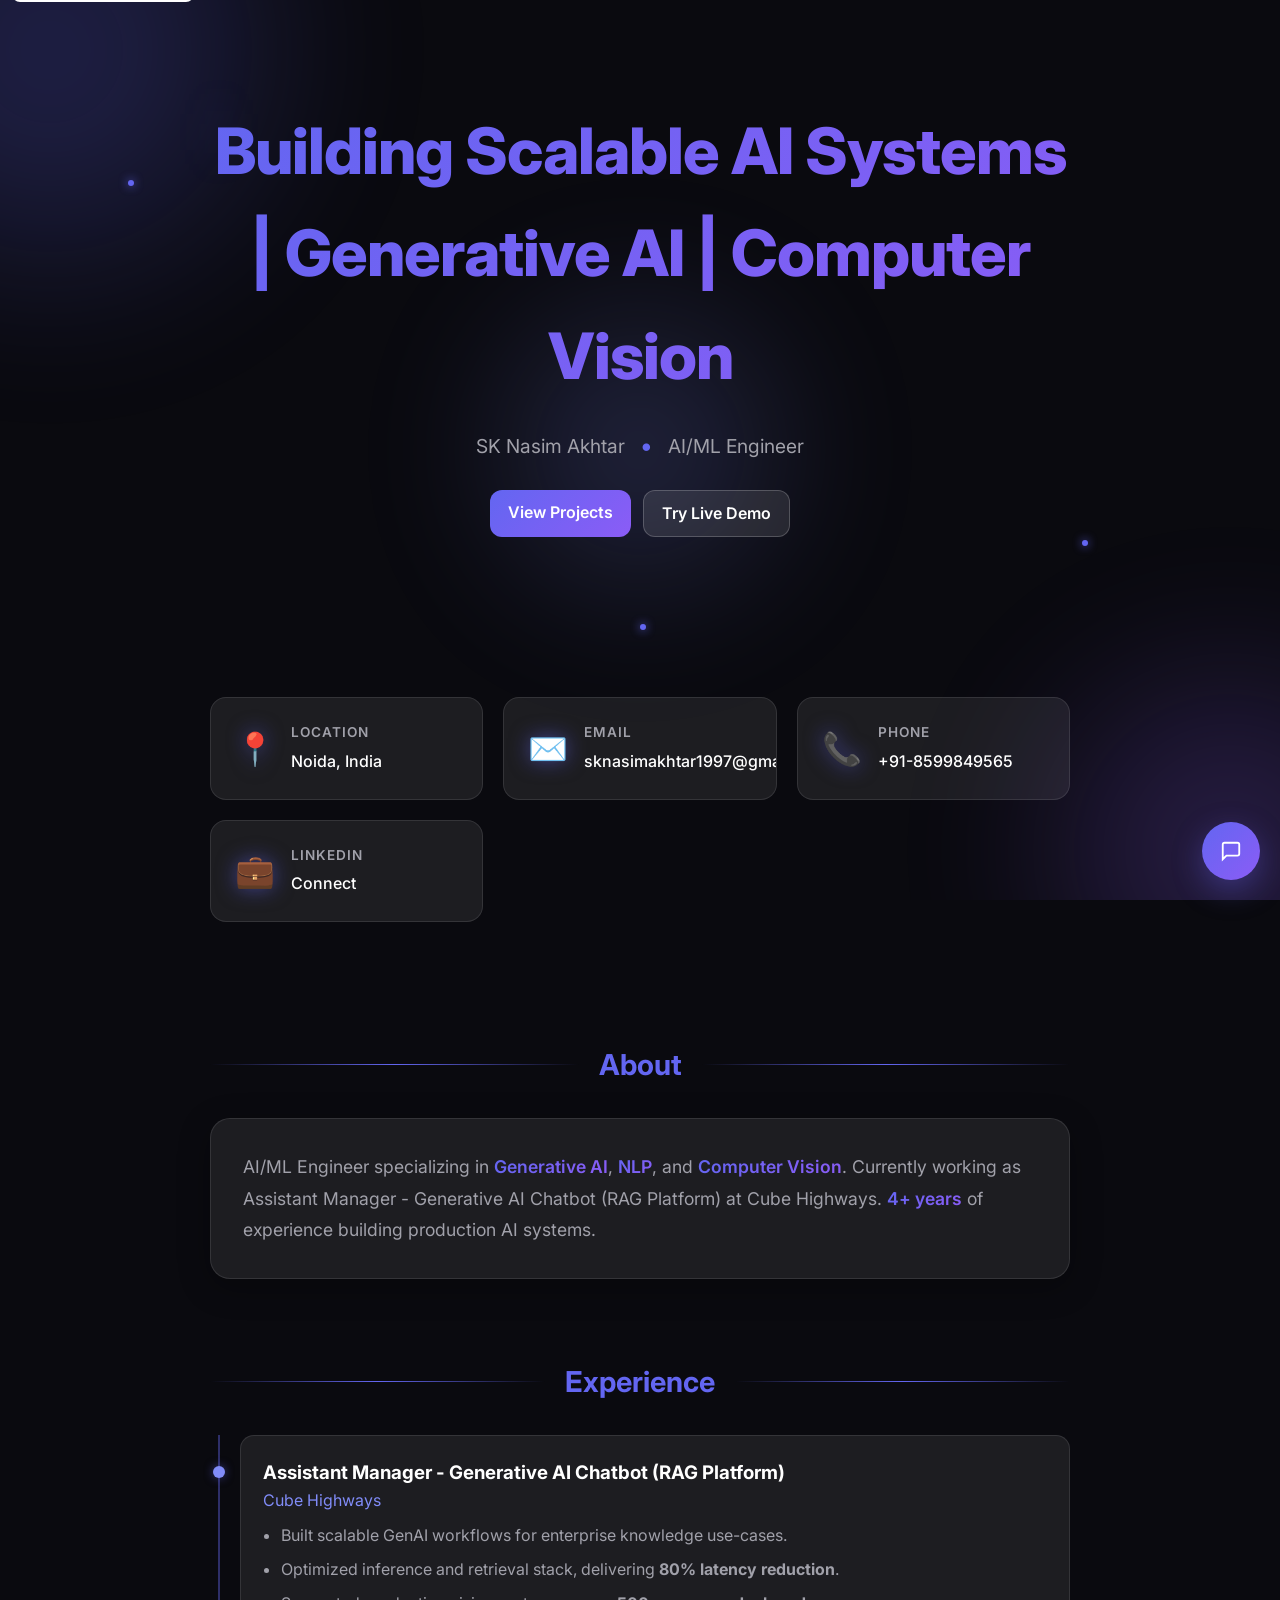
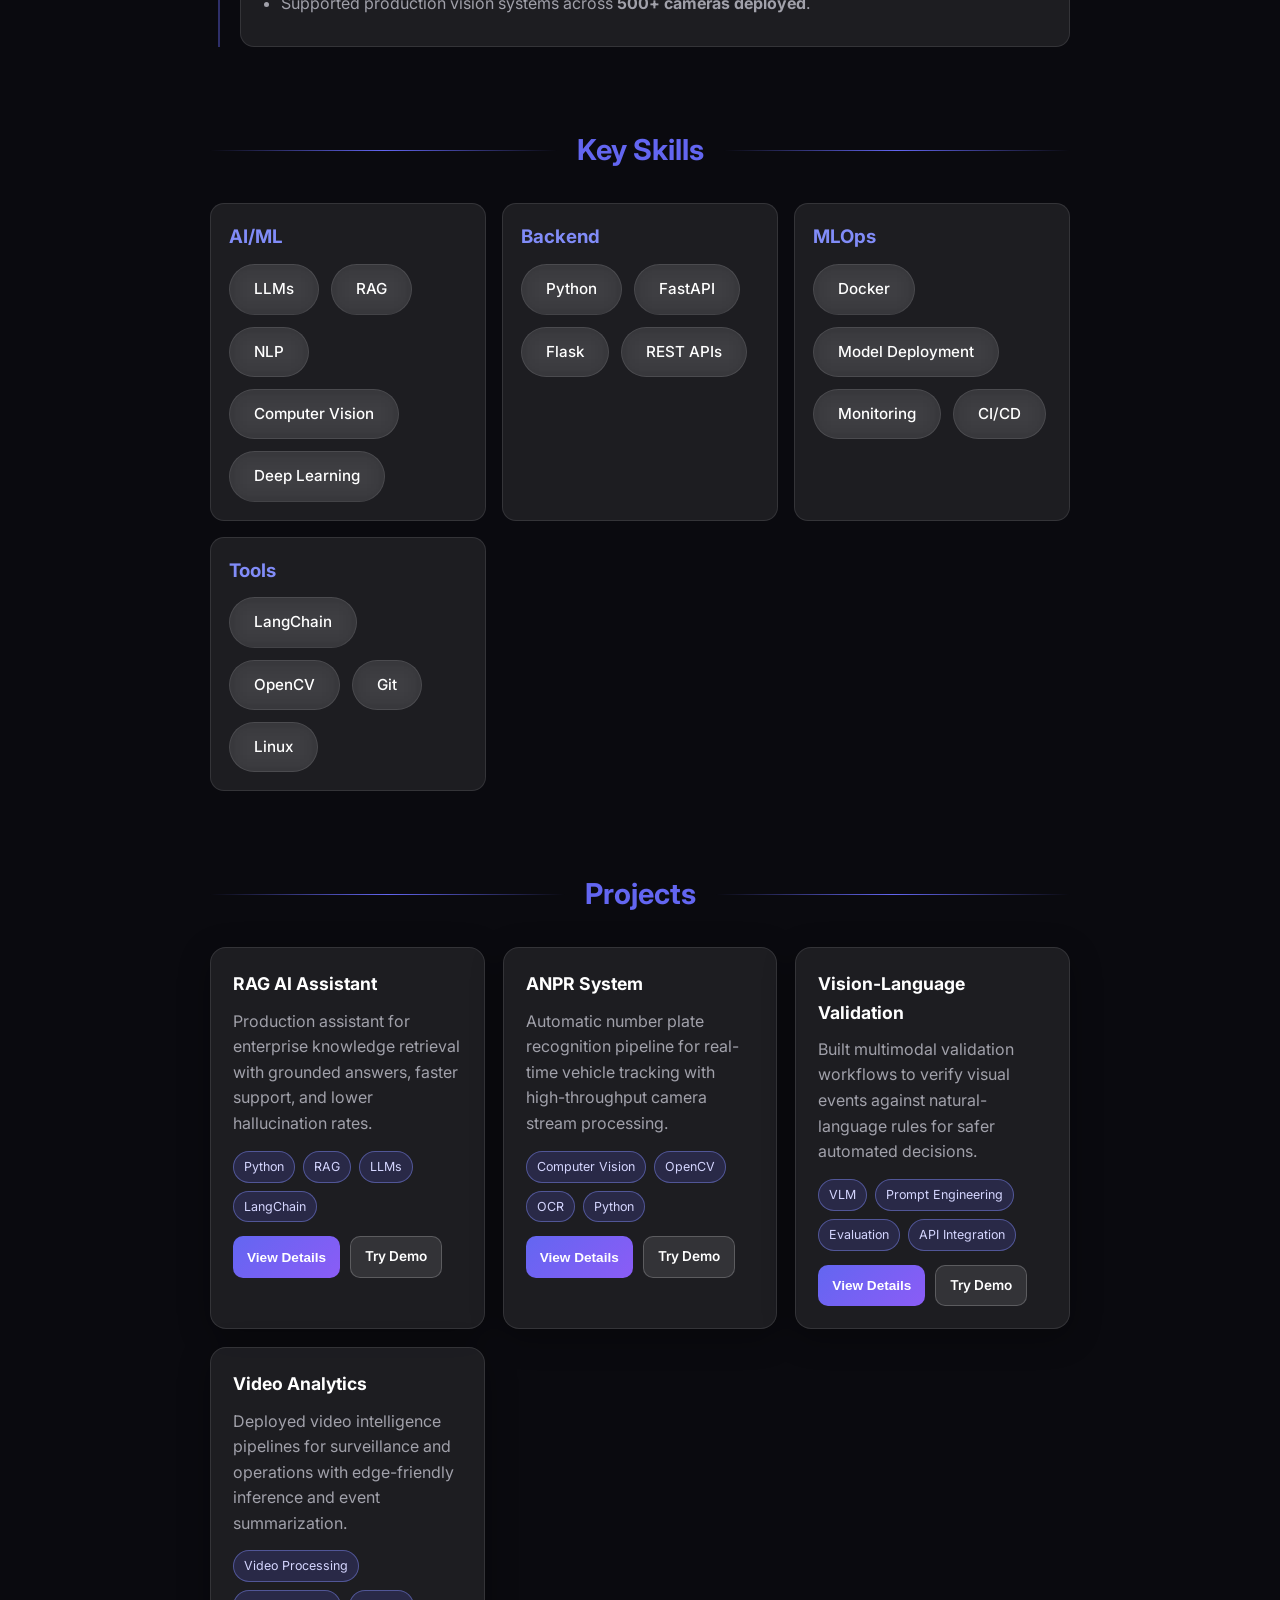
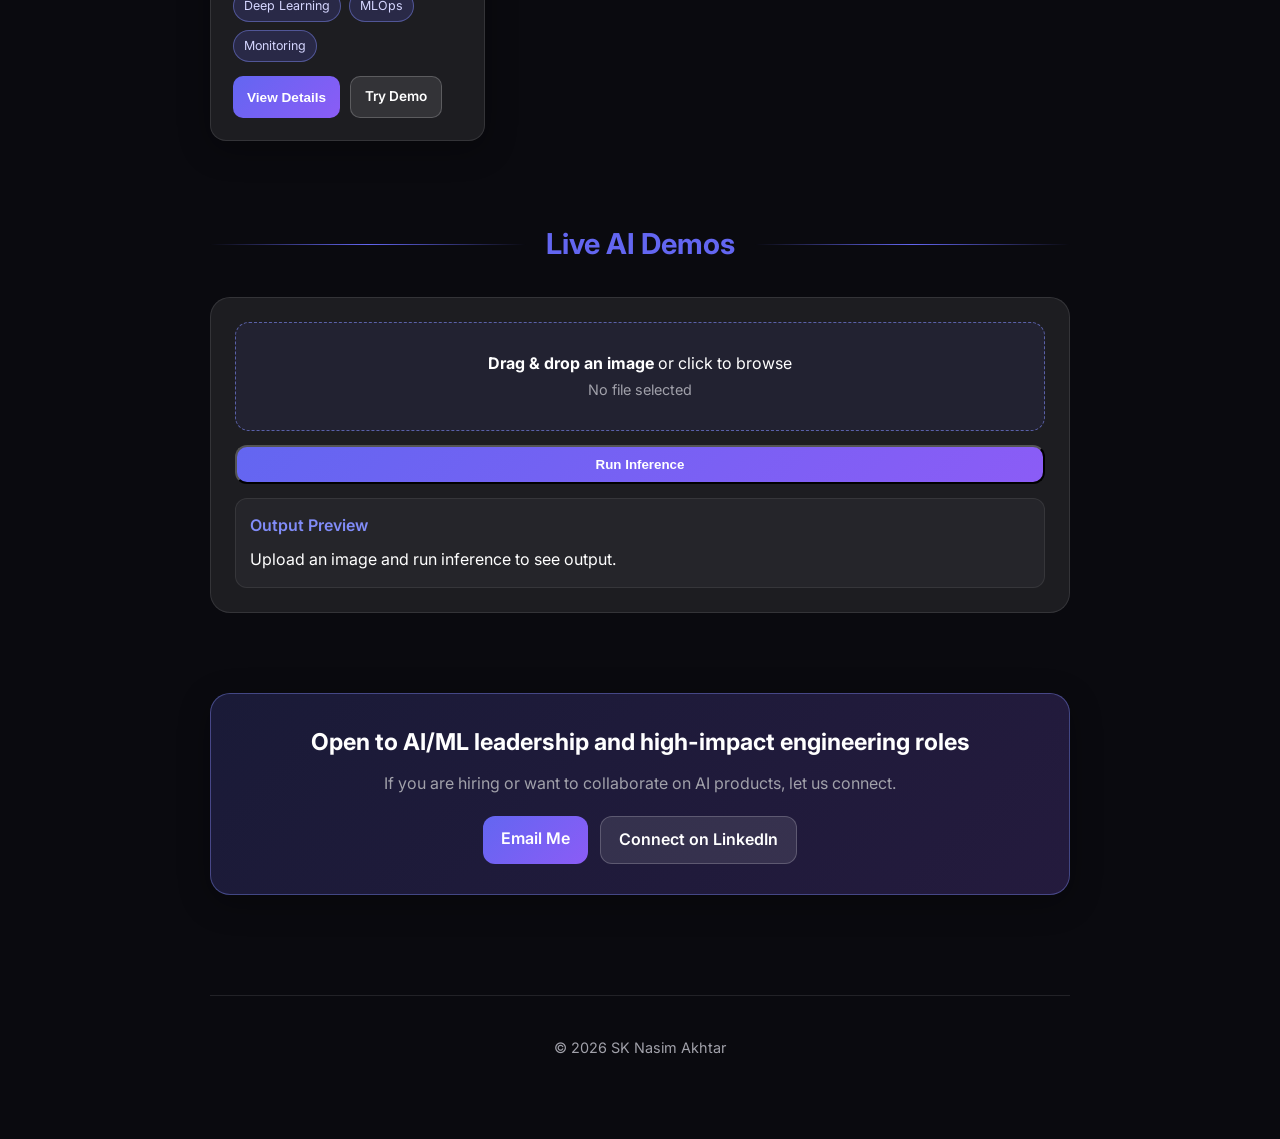
==== commit 7eebd498: "2nd push" ====
--- a/index.html
+++ b/index.html
@@ -56,41 +56,19 @@
         <div class="gradient-orb orb-3"></div>
     </div>
 
-    <!-- ChatGPT-style Chatbot Interface at Top -->
-    <div class="chatbot-top-container">
-        <div class="chatbot-top-header">
-            <div class="header-content-wrapper">
-                <h2 class="animated-title">Ask Me Anything</h2>
-                <p class="chatbot-subtitle">AI Assistant - Learn about my background and experience</p>
-            </div>
-        </div>
-        <div id="chatbot-messages" class="chatbot-messages-top" role="log" aria-live="polite" aria-label="Conversation messages"></div>
-        <div class="chatbot-input-container-top">
-            <label for="chatbot-input" class="sr-only">Ask a question about SK Nasim Akhtar</label>
-            <input type="text" id="chatbot-input" class="chatbot-input-top" placeholder="Ask me about my skills, experience, or projects..." autocomplete="off" autofocus>
-            <button id="chatbot-send" class="chatbot-send-top" type="button" aria-label="Send message">
-                <svg width="20" height="20" viewBox="0 0 24 24" fill="none" stroke="currentColor" stroke-width="2">
-                    <line x1="22" y1="2" x2="11" y2="13"></line>
-                    <polygon points="22 2 15 22 11 13 2 9 22 2"></polygon>
-                </svg>
-            </button>
-        </div>
-        <div class="chatbot-suggestions" aria-label="Suggested questions">
-            <button type="button" class="suggestion-chip" data-prompt="What AI projects has Nasim delivered?">AI Projects</button>
-            <button type="button" class="suggestion-chip" data-prompt="What is Nasim's experience with RAG and LLMs?">RAG & LLM Experience</button>
-            <button type="button" class="suggestion-chip" data-prompt="How can I contact Nasim for opportunities?">Contact</button>
-        </div>
-    </div>
-
     <!-- Modern Interactive Content -->
     <main id="main-content" class="content-container">
         <header class="header-modern">
             <div class="name-wrapper">
-                <h1 class="name-modern" data-text="SK Nasim Akhtar">SK Nasim Akhtar</h1>
+                <h1 class="name-modern hero-typing" id="hero-typing" data-text="Building Scalable AI Systems | Generative AI | Computer Vision" data-fulltext="Building Scalable AI Systems | Generative AI | Computer Vision">Building Scalable AI Systems | Generative AI | Computer Vision</h1>
                 <div class="tagline-modern-wrapper">
+                    <p class="tagline-modern">SK Nasim Akhtar</p>
+                    <span class="separator">•</span>
                     <p class="tagline-modern">AI/ML Engineer</p>
-                    <span class="separator">•</span>
-                    <p class="tagline-modern">Generative AI Specialist</p>
+                </div>
+                <div class="hero-actions">
+                    <a href="#projects-section" class="cta-btn cta-primary">View Projects</a>
+                    <a href="#live-demos" class="cta-btn cta-secondary">Try Live Demo</a>
                 </div>
             </div>
         </header>
@@ -144,43 +122,153 @@
         <section class="section-modern">
             <h2 class="section-title-modern">
                 <span class="title-line"></span>
+                <span class="title-text">Experience</span>
+                <span class="title-line"></span>
+            </h2>
+            <div class="experience-timeline">
+                <article class="experience-item">
+                    <h3>Assistant Manager - Generative AI Chatbot (RAG Platform)</h3>
+                    <p class="experience-company">Cube Highways</p>
+                    <ul class="experience-points">
+                        <li>Built scalable GenAI workflows for enterprise knowledge use-cases.</li>
+                        <li>Optimized inference and retrieval stack, delivering <strong>80% latency reduction</strong>.</li>
+                        <li>Supported production vision systems across <strong>500+ cameras deployed</strong>.</li>
+                    </ul>
+                </article>
+            </div>
+        </section>
+
+        <section class="section-modern">
+            <h2 class="section-title-modern">
+                <span class="title-line"></span>
                 <span class="title-text">Key Skills</span>
                 <span class="title-line"></span>
             </h2>
-            <div class="skills-container-modern">
-                <div class="skill-chip-modern" data-skill="Python">Python</div>
-                <div class="skill-chip-modern" data-skill="LLMs">LLMs</div>
-                <div class="skill-chip-modern" data-skill="RAG">RAG</div>
-                <div class="skill-chip-modern" data-skill="LangChain">LangChain</div>
-                <div class="skill-chip-modern" data-skill="Deep Learning">Deep Learning</div>
-                <div class="skill-chip-modern" data-skill="NLP">NLP</div>
-                <div class="skill-chip-modern" data-skill="Computer Vision">Computer Vision</div>
-                <div class="skill-chip-modern" data-skill="MLOps">MLOps</div>
-            </div>
-        </section>
-
-        <section class="section-modern">
-            <h2 class="section-title-modern">
-                <span class="title-line"></span>
-                <span class="title-text">Featured Projects</span>
+            <div class="skills-groups">
+                <div class="skill-group-card">
+                    <h3>AI/ML</h3>
+                    <div class="skills-container-modern">
+                        <div class="skill-chip-modern" data-skill="LLMs">LLMs</div>
+                        <div class="skill-chip-modern" data-skill="RAG">RAG</div>
+                        <div class="skill-chip-modern" data-skill="NLP">NLP</div>
+                        <div class="skill-chip-modern" data-skill="Computer Vision">Computer Vision</div>
+                        <div class="skill-chip-modern" data-skill="Deep Learning">Deep Learning</div>
+                    </div>
+                </div>
+                <div class="skill-group-card">
+                    <h3>Backend</h3>
+                    <div class="skills-container-modern">
+                        <div class="skill-chip-modern" data-skill="Python">Python</div>
+                        <div class="skill-chip-modern" data-skill="FastAPI">FastAPI</div>
+                        <div class="skill-chip-modern" data-skill="Flask">Flask</div>
+                        <div class="skill-chip-modern" data-skill="REST APIs">REST APIs</div>
+                    </div>
+                </div>
+                <div class="skill-group-card">
+                    <h3>MLOps</h3>
+                    <div class="skills-container-modern">
+                        <div class="skill-chip-modern" data-skill="Docker">Docker</div>
+                        <div class="skill-chip-modern" data-skill="Model Deployment">Model Deployment</div>
+                        <div class="skill-chip-modern" data-skill="Monitoring">Monitoring</div>
+                        <div class="skill-chip-modern" data-skill="CI/CD">CI/CD</div>
+                    </div>
+                </div>
+                <div class="skill-group-card">
+                    <h3>Tools</h3>
+                    <div class="skills-container-modern">
+                        <div class="skill-chip-modern" data-skill="LangChain">LangChain</div>
+                        <div class="skill-chip-modern" data-skill="OpenCV">OpenCV</div>
+                        <div class="skill-chip-modern" data-skill="Git">Git</div>
+                        <div class="skill-chip-modern" data-skill="Linux">Linux</div>
+                    </div>
+                </div>
+            </div>
+        </section>
+
+        <section id="projects-section" class="section-modern">
+            <h2 class="section-title-modern">
+                <span class="title-line"></span>
+                <span class="title-text">Projects</span>
                 <span class="title-line"></span>
             </h2>
             <div class="projects-grid-modern">
                 <article class="project-card-modern">
-                    <h3>Enterprise RAG Chatbot Platform</h3>
-                    <p>Built and scaled a production retrieval-augmented chatbot for business workflows, improving response quality and internal knowledge access.</p>
-                    <span class="project-tags">RAG • LLMs • LangChain • Python</span>
+                    <h3>RAG AI Assistant</h3>
+                    <p>Production assistant for enterprise knowledge retrieval with grounded answers, faster support, and lower hallucination rates.</p>
+                    <div class="project-badges">
+                        <span class="project-tag-badge">Python</span>
+                        <span class="project-tag-badge">RAG</span>
+                        <span class="project-tag-badge">LLMs</span>
+                        <span class="project-tag-badge">LangChain</span>
+                    </div>
+                    <div class="project-actions">
+                        <button type="button" class="project-btn project-details-btn" data-project="RAG AI Assistant">View Details</button>
+                        <a href="#live-demos" class="project-btn project-demo-btn">Try Demo</a>
+                    </div>
                 </article>
                 <article class="project-card-modern">
-                    <h3>Document Intelligence Pipeline</h3>
-                    <p>Designed NLP pipelines for extraction and summarization from unstructured documents to support faster operations and decision making.</p>
-                    <span class="project-tags">NLP • OCR • Transformers • MLOps</span>
+                    <h3>ANPR System</h3>
+                    <p>Automatic number plate recognition pipeline for real-time vehicle tracking with high-throughput camera stream processing.</p>
+                    <div class="project-badges">
+                        <span class="project-tag-badge">Computer Vision</span>
+                        <span class="project-tag-badge">OpenCV</span>
+                        <span class="project-tag-badge">OCR</span>
+                        <span class="project-tag-badge">Python</span>
+                    </div>
+                    <div class="project-actions">
+                        <button type="button" class="project-btn project-details-btn" data-project="ANPR System">View Details</button>
+                        <a href="#live-demos" class="project-btn project-demo-btn">Try Demo</a>
+                    </div>
                 </article>
                 <article class="project-card-modern">
-                    <h3>Computer Vision Automation</h3>
-                    <p>Delivered CV models for real-world analysis tasks with production deployment focus, monitoring, and iterative model improvements.</p>
-                    <span class="project-tags">Computer Vision • Deep Learning • Deployment</span>
-                </article>
+                    <h3>Vision-Language Validation</h3>
+                    <p>Built multimodal validation workflows to verify visual events against natural-language rules for safer automated decisions.</p>
+                    <div class="project-badges">
+                        <span class="project-tag-badge">VLM</span>
+                        <span class="project-tag-badge">Prompt Engineering</span>
+                        <span class="project-tag-badge">Evaluation</span>
+                        <span class="project-tag-badge">API Integration</span>
+                    </div>
+                    <div class="project-actions">
+                        <button type="button" class="project-btn project-details-btn" data-project="Vision-Language Validation">View Details</button>
+                        <a href="#live-demos" class="project-btn project-demo-btn">Try Demo</a>
+                    </div>
+                </article>
+                <article class="project-card-modern">
+                    <h3>Video Analytics</h3>
+                    <p>Deployed video intelligence pipelines for surveillance and operations with edge-friendly inference and event summarization.</p>
+                    <div class="project-badges">
+                        <span class="project-tag-badge">Video Processing</span>
+                        <span class="project-tag-badge">Deep Learning</span>
+                        <span class="project-tag-badge">MLOps</span>
+                        <span class="project-tag-badge">Monitoring</span>
+                    </div>
+                    <div class="project-actions">
+                        <button type="button" class="project-btn project-details-btn" data-project="Video Analytics">View Details</button>
+                        <a href="#live-demos" class="project-btn project-demo-btn">Try Demo</a>
+                    </div>
+                </article>
+            </div>
+        </section>
+
+        <section id="live-demos" class="section-modern">
+            <h2 class="section-title-modern">
+                <span class="title-line"></span>
+                <span class="title-text">Live AI Demos</span>
+                <span class="title-line"></span>
+            </h2>
+            <div class="demo-card-modern">
+                <div id="demo-dropzone" class="demo-dropzone" tabindex="0" role="button" aria-label="Upload an image for inference">
+                    <input type="file" id="demo-file-input" accept="image/*" class="sr-only">
+                    <p><strong>Drag & drop an image</strong> or click to browse</p>
+                    <span id="demo-file-name">No file selected</span>
+                </div>
+                <button id="run-inference-btn" type="button" class="cta-btn cta-primary">Run Inference</button>
+                <div id="demo-output" class="demo-output">
+                    <p class="demo-output-title">Output Preview</p>
+                    <img id="demo-preview-image" class="demo-preview-image" alt="Inference input preview">
+                    <p id="demo-result-text">Upload an image and run inference to see output.</p>
+                </div>
             </div>
         </section>
 
@@ -200,6 +288,40 @@
         </footer>
     </main>
 
+    <div class="chatbot-fab-container" aria-live="polite">
+        <button id="chatbot-toggle" class="chatbot-fab" type="button" aria-label="Open AI assistant">
+            <svg width="22" height="22" viewBox="0 0 24 24" fill="none" stroke="currentColor" stroke-width="2">
+                <path d="M21 15a2 2 0 0 1-2 2H7l-4 4V5a2 2 0 0 1 2-2h14a2 2 0 0 1 2 2z"></path>
+            </svg>
+        </button>
+
+        <div id="chatbot-panel" class="chatbot-top-container" aria-hidden="true">
+            <div class="chatbot-top-header">
+                <div class="header-content-wrapper">
+                    <h2 class="animated-title">AI Assistant</h2>
+                    <p class="chatbot-subtitle">Ask about projects, experience, and contact</p>
+                </div>
+                <button id="chatbot-close" type="button" class="chatbot-close-btn" aria-label="Close chat">×</button>
+            </div>
+            <div id="chatbot-messages" class="chatbot-messages-top" role="log" aria-live="polite" aria-label="Conversation messages"></div>
+            <div class="chatbot-input-container-top">
+                <label for="chatbot-input" class="sr-only">Ask a question about SK Nasim Akhtar</label>
+                <input type="text" id="chatbot-input" class="chatbot-input-top" placeholder="Ask me about skills, projects, or experience..." autocomplete="off">
+                <button id="chatbot-send" class="chatbot-send-top" type="button" aria-label="Send message">
+                    <svg width="20" height="20" viewBox="0 0 24 24" fill="none" stroke="currentColor" stroke-width="2">
+                        <line x1="22" y1="2" x2="11" y2="13"></line>
+                        <polygon points="22 2 15 22 11 13 2 9 22 2"></polygon>
+                    </svg>
+                </button>
+            </div>
+            <div class="chatbot-suggestions" aria-label="Suggested questions">
+                <button type="button" class="suggestion-chip" data-prompt="What AI projects has Nasim delivered?">AI Projects</button>
+                <button type="button" class="suggestion-chip" data-prompt="What is Nasim's experience with RAG and LLMs?">RAG & LLM Experience</button>
+                <button type="button" class="suggestion-chip" data-prompt="How can I contact Nasim for opportunities?">Contact</button>
+            </div>
+        </div>
+    </div>
+
     <!-- Floating Action Elements -->
     <div class="floating-elements" aria-hidden="true">
         <div class="floating-dot dot-1"></div>
--- a/styles.css
+++ b/styles.css
@@ -168,6 +168,27 @@
     opacity: 0.5;
 }
 
+.hero-typing {
+    min-height: 1.4em;
+}
+
+.hero-typing::after {
+    content: "";
+    display: inline-block;
+    width: 2px;
+    height: 1em;
+    margin-left: 8px;
+    vertical-align: -0.1em;
+    background: var(--primary-light);
+    animation: blinkCaret 1s step-end infinite;
+}
+
+@keyframes blinkCaret {
+    50% {
+        opacity: 0;
+    }
+}
+
 @keyframes gradientShift {
     0%, 100% {
         background-position: 0% 50%;
@@ -182,6 +203,14 @@
     align-items: center;
     justify-content: center;
     gap: 15px;
+    flex-wrap: wrap;
+}
+
+.hero-actions {
+    margin-top: 24px;
+    display: flex;
+    justify-content: center;
+    gap: 12px;
     flex-wrap: wrap;
 }
 
@@ -365,6 +394,28 @@
     justify-content: center;
 }
 
+.skills-groups {
+    display: grid;
+    grid-template-columns: repeat(auto-fit, minmax(220px, 1fr));
+    gap: 16px;
+}
+
+.skill-group-card {
+    background: var(--bg-card);
+    border: 1px solid var(--border-color);
+    border-radius: 14px;
+    padding: 18px;
+}
+
+.skill-group-card h3 {
+    margin-bottom: 12px;
+    color: var(--primary-light);
+}
+
+.skill-group-card .skills-container-modern {
+    justify-content: flex-start;
+}
+
 .skill-chip-modern {
     padding: 12px 24px;
     background: var(--bg-card);
@@ -448,6 +499,143 @@
     font-weight: 600;
 }
 
+.project-badges {
+    display: flex;
+    flex-wrap: wrap;
+    gap: 8px;
+    margin-bottom: 14px;
+}
+
+.project-tag-badge {
+    font-size: 0.78rem;
+    border: 1px solid rgba(129, 140, 248, 0.45);
+    background: rgba(99, 102, 241, 0.18);
+    color: #d5d6ff;
+    border-radius: 999px;
+    padding: 5px 10px;
+}
+
+.project-actions {
+    display: flex;
+    gap: 10px;
+    flex-wrap: wrap;
+}
+
+.project-btn {
+    border: none;
+    border-radius: 10px;
+    padding: 9px 14px;
+    cursor: pointer;
+    text-decoration: none;
+    font-weight: 600;
+    font-size: 0.85rem;
+}
+
+.project-details-btn {
+    color: #ffffff;
+    background: linear-gradient(135deg, var(--primary-color), var(--accent-color));
+}
+
+.project-demo-btn {
+    color: var(--text-primary);
+    background: rgba(255, 255, 255, 0.1);
+    border: 1px solid rgba(255, 255, 255, 0.2);
+}
+
+.project-btn:hover {
+    transform: translateY(-1px);
+}
+
+.experience-timeline {
+    border-left: 2px solid rgba(99, 102, 241, 0.4);
+    margin-left: 8px;
+    padding-left: 20px;
+}
+
+.experience-item {
+    background: var(--bg-card);
+    border: 1px solid var(--border-color);
+    border-radius: 14px;
+    padding: 22px;
+    position: relative;
+}
+
+.experience-item::before {
+    content: "";
+    position: absolute;
+    left: -28px;
+    top: 30px;
+    width: 12px;
+    height: 12px;
+    border-radius: 50%;
+    background: var(--primary-light);
+    box-shadow: 0 0 10px rgba(99, 102, 241, 0.5);
+}
+
+.experience-company {
+    color: var(--primary-light);
+    margin-bottom: 10px;
+}
+
+.experience-points {
+    color: var(--text-secondary);
+    padding-left: 18px;
+}
+
+.experience-points li {
+    margin-bottom: 8px;
+}
+
+.demo-card-modern {
+    background: var(--bg-card);
+    border: 1px solid var(--border-color);
+    border-radius: 20px;
+    padding: 24px;
+    display: grid;
+    gap: 14px;
+}
+
+.demo-dropzone {
+    border: 1.5px dashed rgba(129, 140, 248, 0.6);
+    border-radius: 14px;
+    padding: 28px;
+    text-align: center;
+    background: rgba(99, 102, 241, 0.08);
+    cursor: pointer;
+}
+
+.demo-dropzone.drag-over {
+    background: rgba(99, 102, 241, 0.2);
+    border-color: rgba(129, 140, 248, 0.95);
+}
+
+#demo-file-name {
+    color: var(--text-secondary);
+    font-size: 0.9rem;
+}
+
+.demo-output {
+    background: rgba(255, 255, 255, 0.04);
+    border: 1px solid rgba(255, 255, 255, 0.08);
+    border-radius: 12px;
+    padding: 14px;
+}
+
+.demo-output-title {
+    color: var(--primary-light);
+    font-weight: 600;
+    margin-bottom: 8px;
+}
+
+.demo-preview-image {
+    width: 100%;
+    max-height: 260px;
+    object-fit: contain;
+    border-radius: 10px;
+    display: none;
+    margin-bottom: 10px;
+}
+
 .cta-card-modern {
     background: linear-gradient(135deg, rgba(99, 102, 241, 0.18), rgba(139, 92, 246, 0.2));
     border: 1px solid rgba(129, 140, 248, 0.4);
@@ -606,6 +794,10 @@
     .cta-card-modern {
         padding: 22px;
     }
+
+    .hero-actions {
+        width: 100%;
+    }
 }
 
 /* Smooth Scroll */
--- a/chatbot.css
+++ b/chatbot.css
@@ -1,35 +1,76 @@
-/* ChatGPT-style Top Chatbot Interface - Modern Dark Theme */
+/* Floating Chatbot Interface - Modern Dark Theme */
+.chatbot-fab-container {
+    position: fixed;
+    right: 20px;
+    bottom: 20px;
+    z-index: 1200;
+}
+
+.chatbot-fab {
+    width: 58px;
+    height: 58px;
+    border-radius: 50%;
+    border: none;
+    background: linear-gradient(135deg, #6366f1, #8b5cf6);
+    color: #ffffff;
+    display: flex;
+    align-items: center;
+    justify-content: center;
+    cursor: pointer;
+    box-shadow: 0 10px 30px rgba(99, 102, 241, 0.35);
+    transition: transform 0.25s ease, box-shadow 0.25s ease;
+}
+
+.chatbot-fab:hover {
+    transform: translateY(-2px) scale(1.04);
+    box-shadow: 0 12px 34px rgba(99, 102, 241, 0.45);
+}
+
 .chatbot-top-container {
-    width: 100%;
-    max-width: 100%;
-    height: 100vh;
+    width: min(380px, calc(100vw - 20px));
+    height: 520px;
     display: flex;
     flex-direction: column;
     background: rgba(10, 10, 15, 0.95);
     backdrop-filter: blur(20px);
-    border-bottom: 1px solid rgba(255, 255, 255, 0.1);
-    position: relative;
-    z-index: 10;
+    border: 1px solid rgba(255, 255, 255, 0.14);
+    border-radius: 18px;
+    position: absolute;
+    right: 0;
+    bottom: 72px;
+    z-index: 1;
+    opacity: 0;
+    transform: translateY(12px) scale(0.96);
+    pointer-events: none;
+    transition: opacity 0.24s ease, transform 0.24s ease;
+    overflow: hidden;
+}
+
+.chatbot-top-container.open {
+    opacity: 1;
+    transform: translateY(0) scale(1);
+    pointer-events: auto;
 }
 
 .chatbot-top-header {
-    padding: 24px 30px;
+    padding: 14px 16px;
     border-bottom: 1px solid rgba(255, 255, 255, 0.1);
     background: rgba(10, 10, 15, 0.8);
     backdrop-filter: blur(10px);
-    text-align: center;
-    position: sticky;
-    top: 0;
-    z-index: 100;
+    text-align: left;
+    display: flex;
+    align-items: center;
+    justify-content: space-between;
+    gap: 10px;
 }
 
 .header-content-wrapper {
-    max-width: 800px;
-    margin: 0 auto;
+    max-width: 100%;
+    margin: 0;
 }
 
 .animated-title {
-    font-size: 1.8rem;
+    font-size: 1.05rem;
     font-weight: 700;
     background: linear-gradient(135deg, #6366f1, #8b5cf6, #818cf8);
     background-size: 200% 200%;
@@ -50,7 +91,7 @@
 }
 
 .chatbot-subtitle {
-    font-size: 0.9rem;
+    font-size: 0.78rem;
     color: rgba(255, 255, 255, 0.6);
     font-weight: 400;
 }
@@ -58,13 +99,13 @@
 .chatbot-messages-top {
     flex: 1;
     overflow-y: auto;
-    padding: 30px;
+    padding: 12px 14px;
     background: transparent;
     display: flex;
     flex-direction: column;
-    gap: 20px;
-    max-width: 800px;
-    margin: 0 auto;
+    gap: 12px;
+    max-width: 100%;
+    margin: 0;
     width: 100%;
     scroll-behavior: smooth;
 }
@@ -114,12 +155,12 @@
 }
 
 .chatbot-message-content {
-    max-width: 75%;
-    padding: 14px 18px;
+    max-width: 88%;
+    padding: 11px 13px;
     border-radius: 18px;
     word-wrap: break-word;
-    line-height: 1.6;
-    font-size: 0.95rem;
+    line-height: 1.45;
+    font-size: 0.88rem;
     position: relative;
     transition: all 0.3s;
 }
@@ -152,37 +193,34 @@
 
 .chatbot-input-container-top {
     display: flex;
-    padding: 20px 30px;
+    padding: 10px 12px;
     background: rgba(10, 10, 15, 0.8);
     backdrop-filter: blur(10px);
     border-top: 1px solid rgba(255, 255, 255, 0.1);
-    gap: 12px;
-    max-width: 800px;
-    margin: 0 auto;
+    gap: 8px;
+    max-width: 100%;
+    margin: 0;
     width: 100%;
-    position: sticky;
-    bottom: 0;
-    z-index: 100;
 }
 
 .chatbot-suggestions {
-    max-width: 800px;
-    margin: 0 auto;
+    max-width: 100%;
+    margin: 0;
     width: 100%;
     display: flex;
     flex-wrap: wrap;
-    gap: 10px;
-    padding: 0 30px 20px;
+    gap: 8px;
+    padding: 0 12px 12px;
 }
 
 .suggestion-chip {
     border: 1px solid rgba(255, 255, 255, 0.15);
     background: rgba(255, 255, 255, 0.06);
     color: rgba(255, 255, 255, 0.85);
-    padding: 8px 14px;
+    padding: 6px 10px;
     border-radius: 999px;
     cursor: pointer;
-    font-size: 0.85rem;
+    font-size: 0.75rem;
     transition: all 0.25s ease;
 }
 
@@ -194,10 +232,10 @@
 
 .chatbot-input-top {
     flex: 1;
-    padding: 14px 18px;
+    padding: 10px 12px;
     border: 1px solid rgba(255, 255, 255, 0.1);
     border-radius: 16px;
-    font-size: 0.95rem;
+    font-size: 0.84rem;
     font-family: 'Inter', sans-serif;
     outline: none;
     transition: all 0.3s;
@@ -218,17 +256,17 @@
 }
 
 .chatbot-send-top {
-    padding: 14px 24px;
+    padding: 10px 12px;
     background: linear-gradient(135deg, #6366f1, #8b5cf6);
     color: white;
     border: none;
-    border-radius: 16px;
+    border-radius: 12px;
     cursor: pointer;
     display: flex;
     align-items: center;
     justify-content: center;
     transition: all 0.3s cubic-bezier(0.4, 0, 0.2, 1);
-    min-width: 52px;
+    min-width: 42px;
     box-shadow: 0 4px 15px rgba(99, 102, 241, 0.3);
 }
 
@@ -252,12 +290,12 @@
 .chatbot-typing {
     display: flex;
     gap: 6px;
-    padding: 14px 18px;
+    padding: 10px 12px;
     background: rgba(255, 255, 255, 0.08);
     backdrop-filter: blur(10px);
     border: 1px solid rgba(255, 255, 255, 0.1);
     border-radius: 18px;
-    max-width: 80px;
+    max-width: 64px;
     border-bottom-left-radius: 4px;
 }
 
@@ -289,27 +327,39 @@
     }
 }
 
-/* Content below chatbot */
-.content-container {
-    max-width: 900px;
-    margin: 0 auto;
-    padding: 40px 20px;
-    position: relative;
-    z-index: 1;
+.chatbot-close-btn {
+    border: none;
+    background: rgba(255, 255, 255, 0.08);
+    color: #ffffff;
+    width: 28px;
+    height: 28px;
+    border-radius: 50%;
+    cursor: pointer;
+    font-size: 18px;
+    line-height: 1;
+}
+
+.chatbot-close-btn:hover {
+    background: rgba(255, 255, 255, 0.16);
 }
 
 /* Responsive */
 @media (max-width: 768px) {
+    .chatbot-fab-container {
+        right: 12px;
+        bottom: 12px;
+    }
+
     .chatbot-top-header {
-        padding: 18px 20px;
+        padding: 12px 14px;
     }
 
     .animated-title {
-        font-size: 1.5rem;
+        font-size: 1rem;
     }
 
     .chatbot-messages-top {
-        padding: 20px 15px;
+        padding: 10px 12px;
     }
 
     .chatbot-message-content {
@@ -318,16 +368,16 @@
     }
 
     .chatbot-input-container-top {
-        padding: 15px 20px;
+        padding: 10px 12px;
     }
 
     .chatbot-suggestions {
-        padding: 0 20px 15px;
+        padding: 0 12px 12px;
     }
 
     .chatbot-input-top {
-        padding: 12px 16px;
-        font-size: 0.9rem;
+        padding: 9px 12px;
+        font-size: 0.82rem;
     }
 }
 
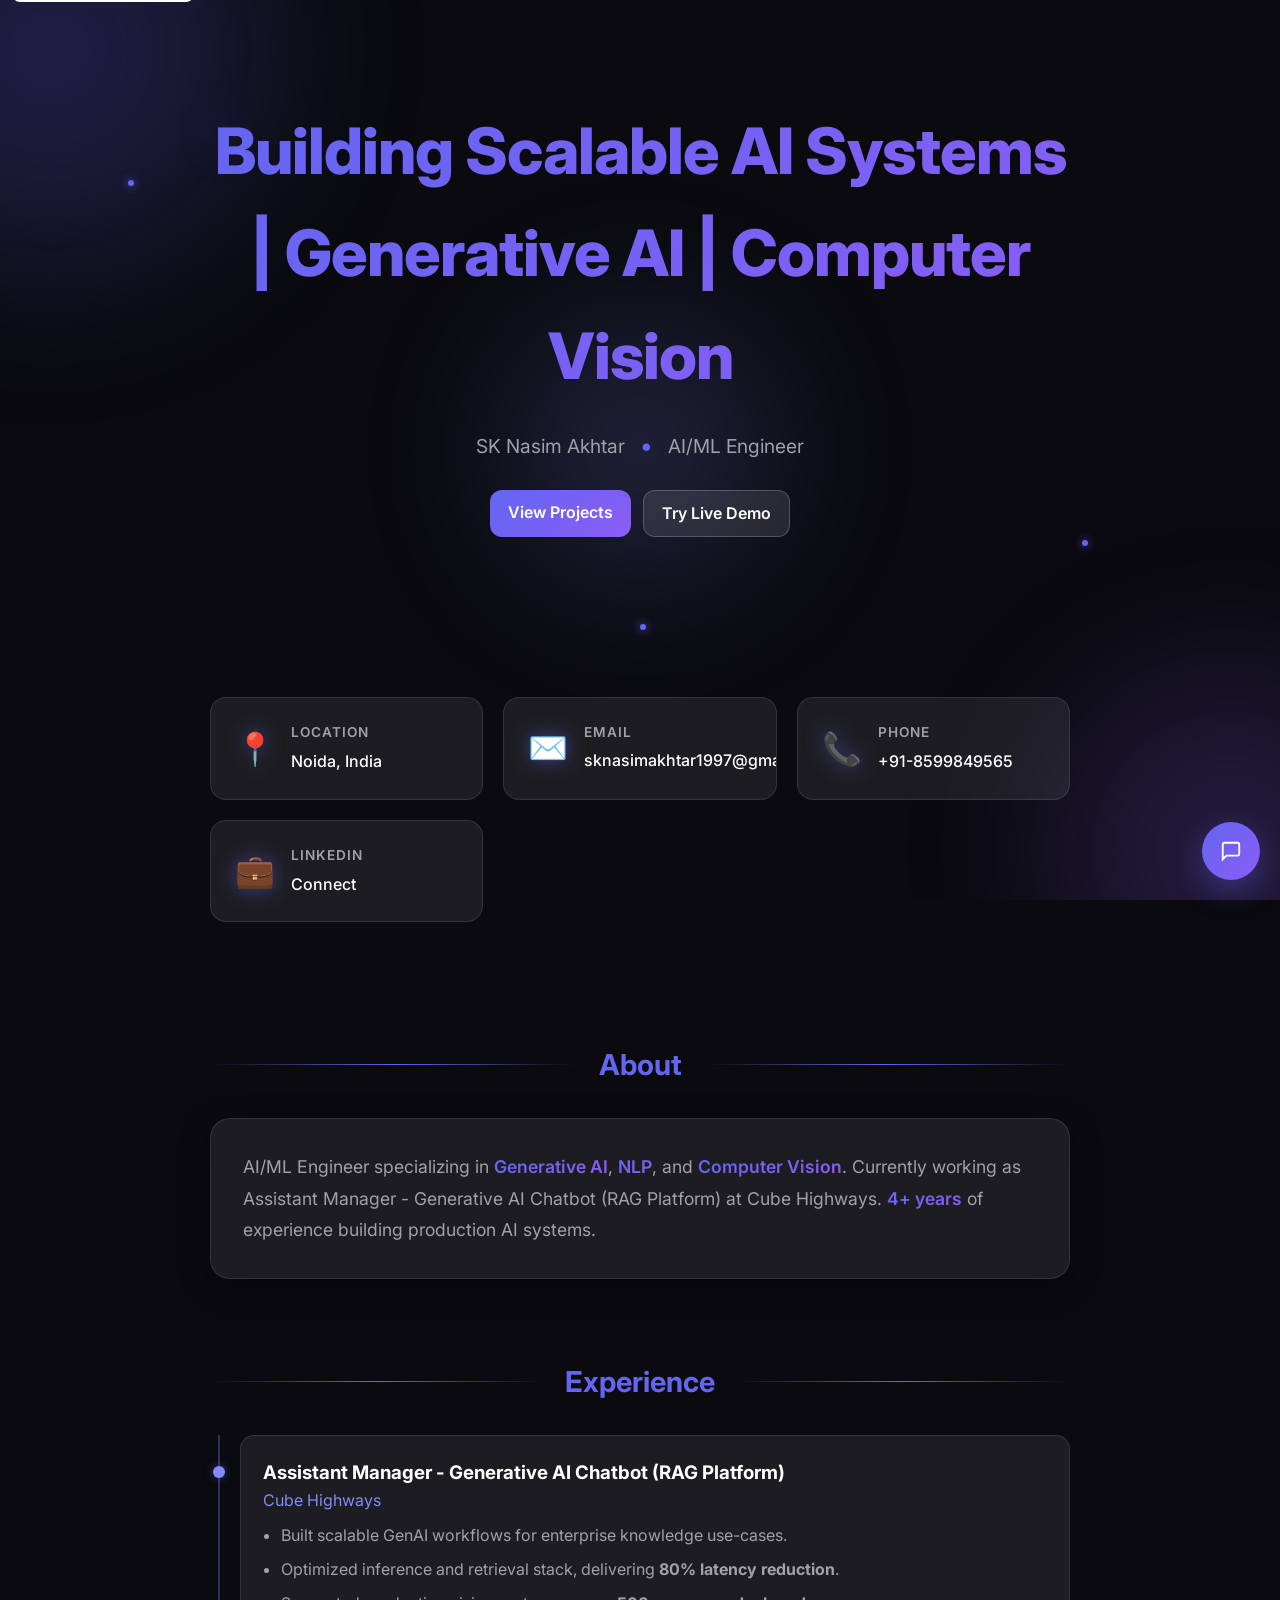
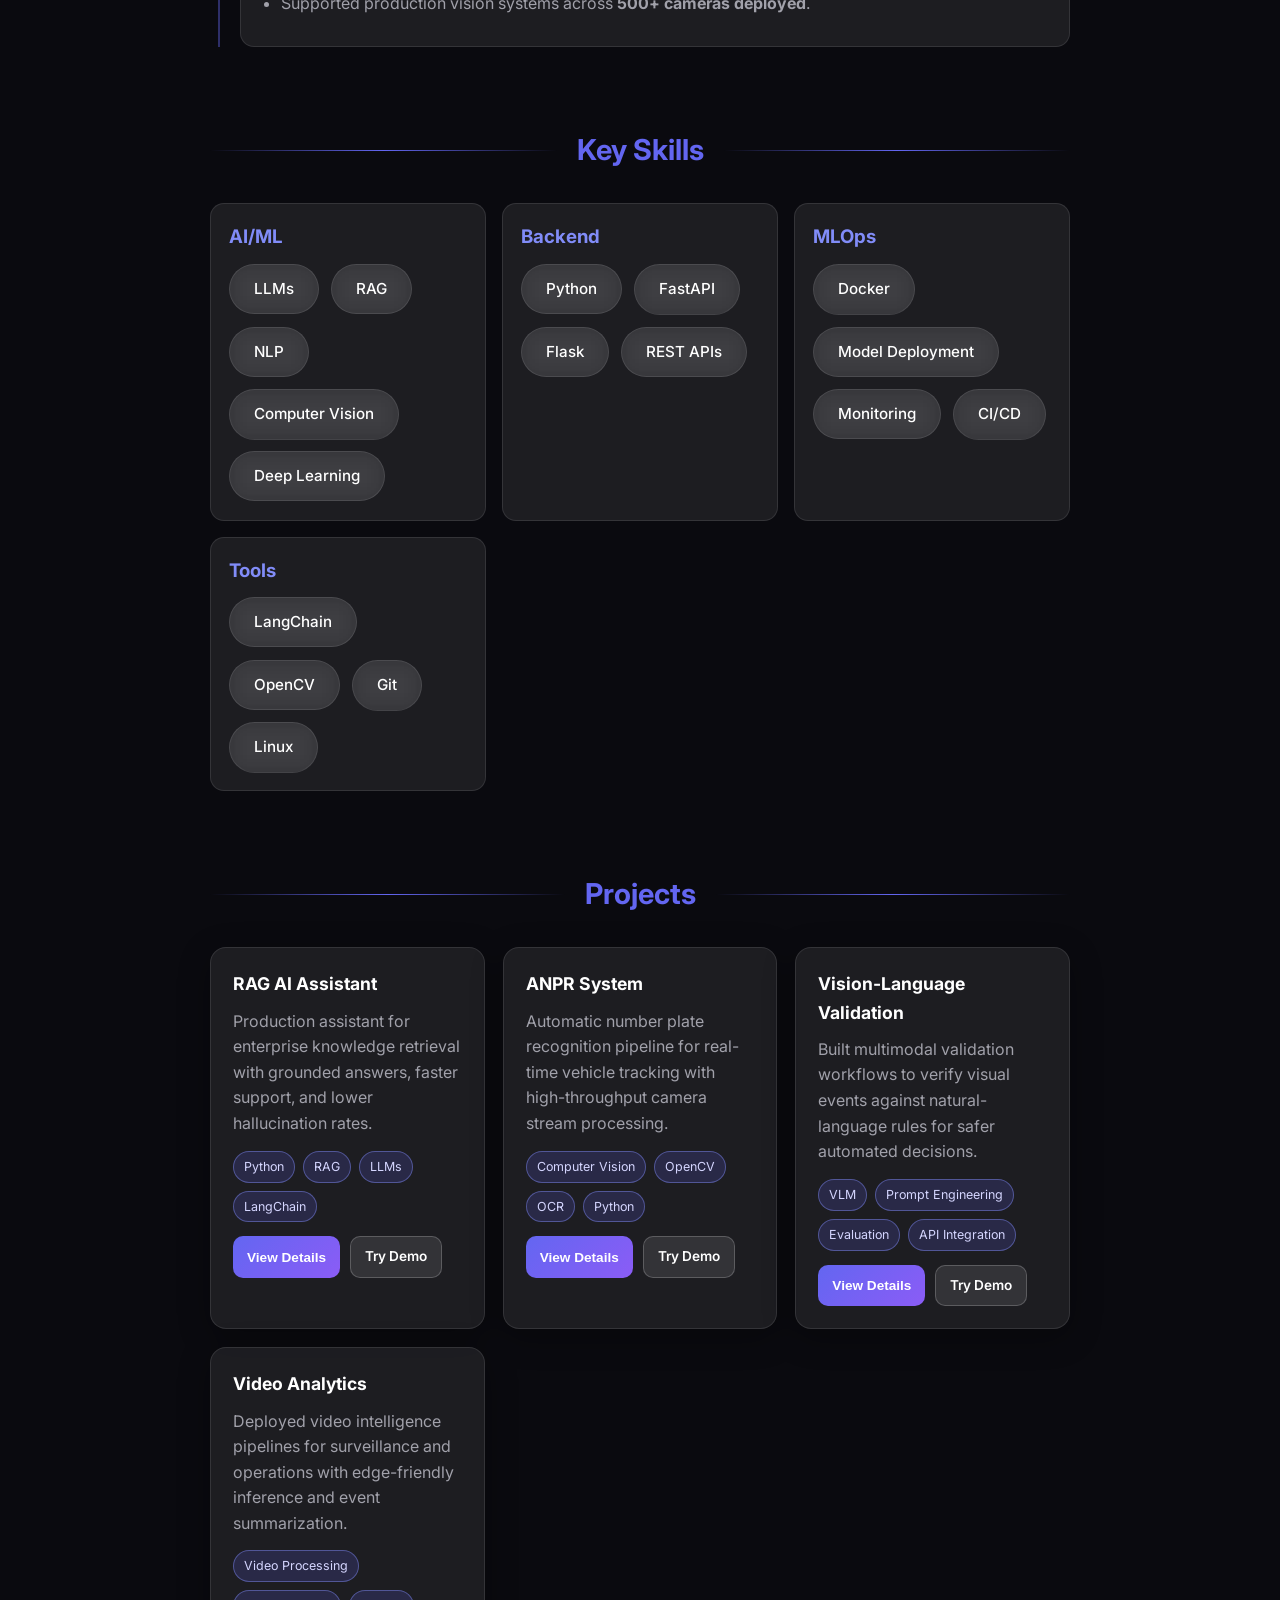
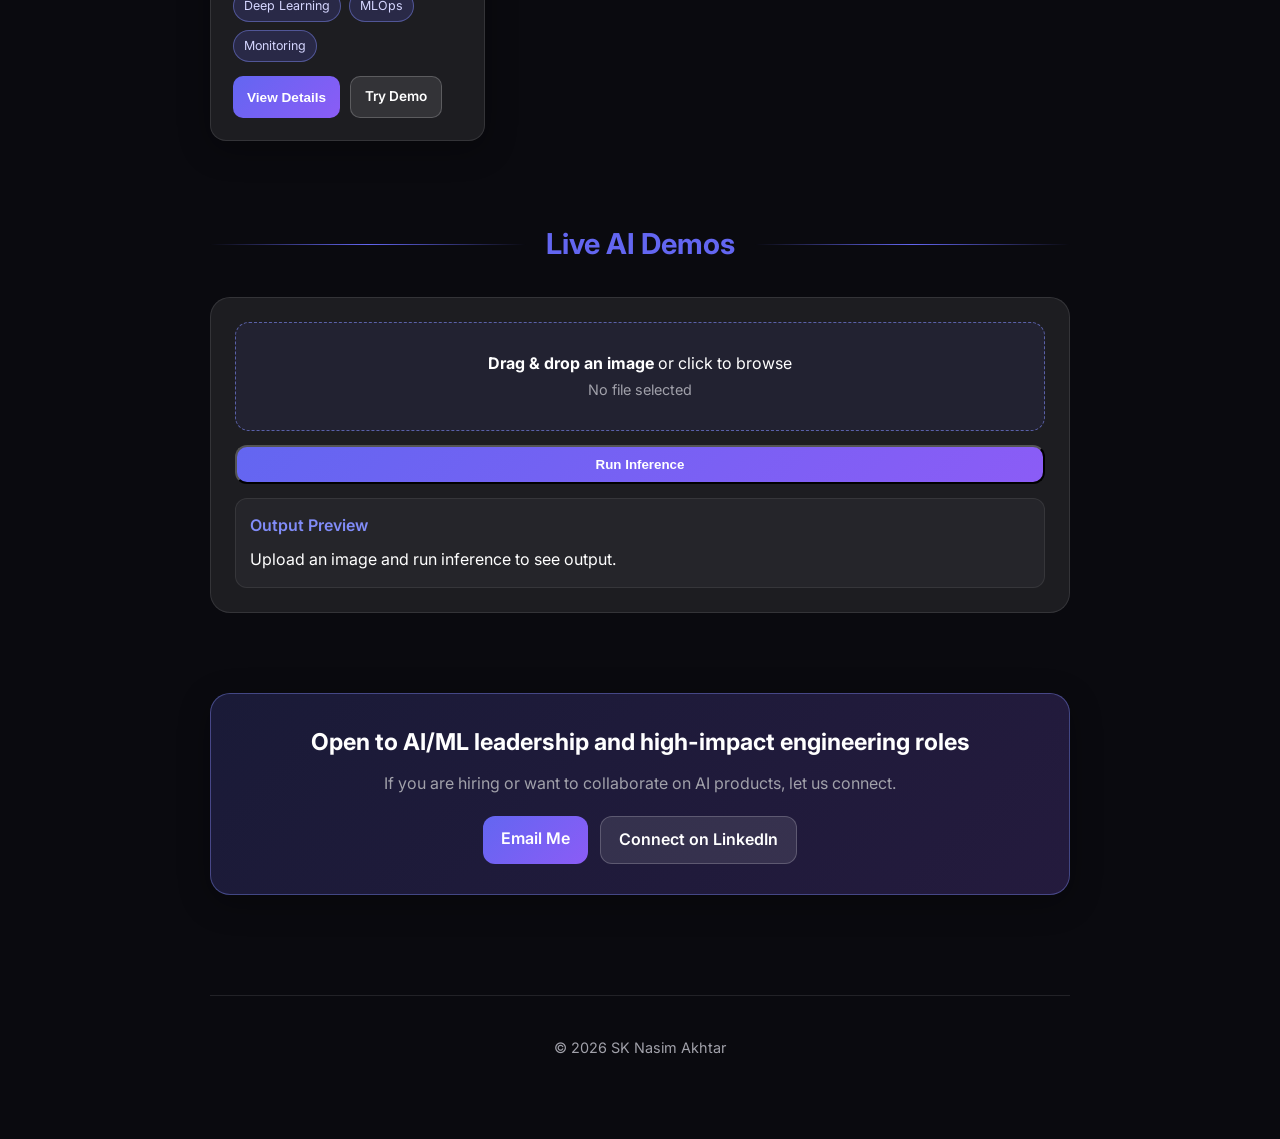
==== commit bfbe56a8: "3rd push" ====
--- a/index.html
+++ b/index.html
@@ -16,7 +16,7 @@
     <meta name="twitter:description" content="Explore skills, experience, and projects in Generative AI, NLP, and Computer Vision.">
     <meta name="twitter:image" content="https://mynasim.in/og-image.svg">
     <link rel="canonical" href="https://mynasim.in/">
-    <title>SK Nasim Akhtar - AI/ML Engineer</title>
+    <title>Nasim's Website</title>
     <link rel="stylesheet" href="styles.css">
     <link rel="stylesheet" href="chatbot.css">
     <link rel="preconnect" href="https://fonts.googleapis.com">
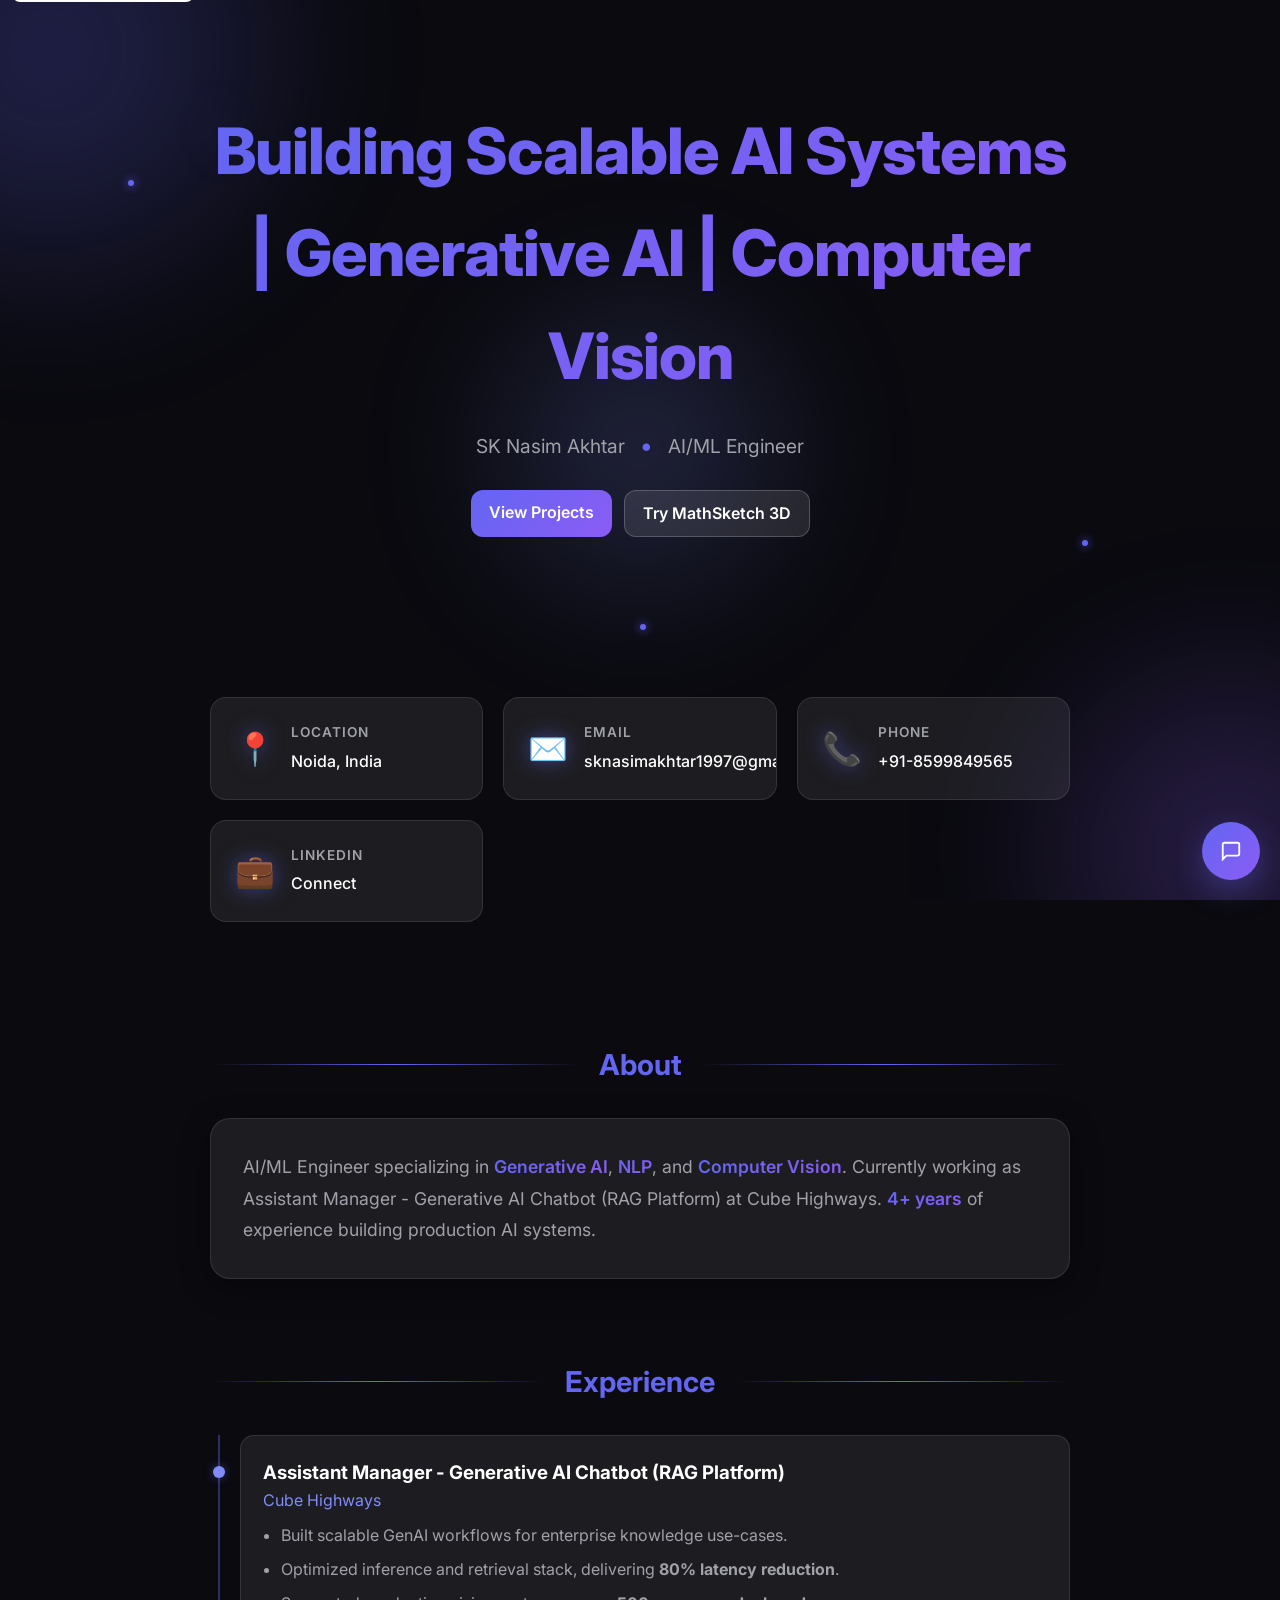
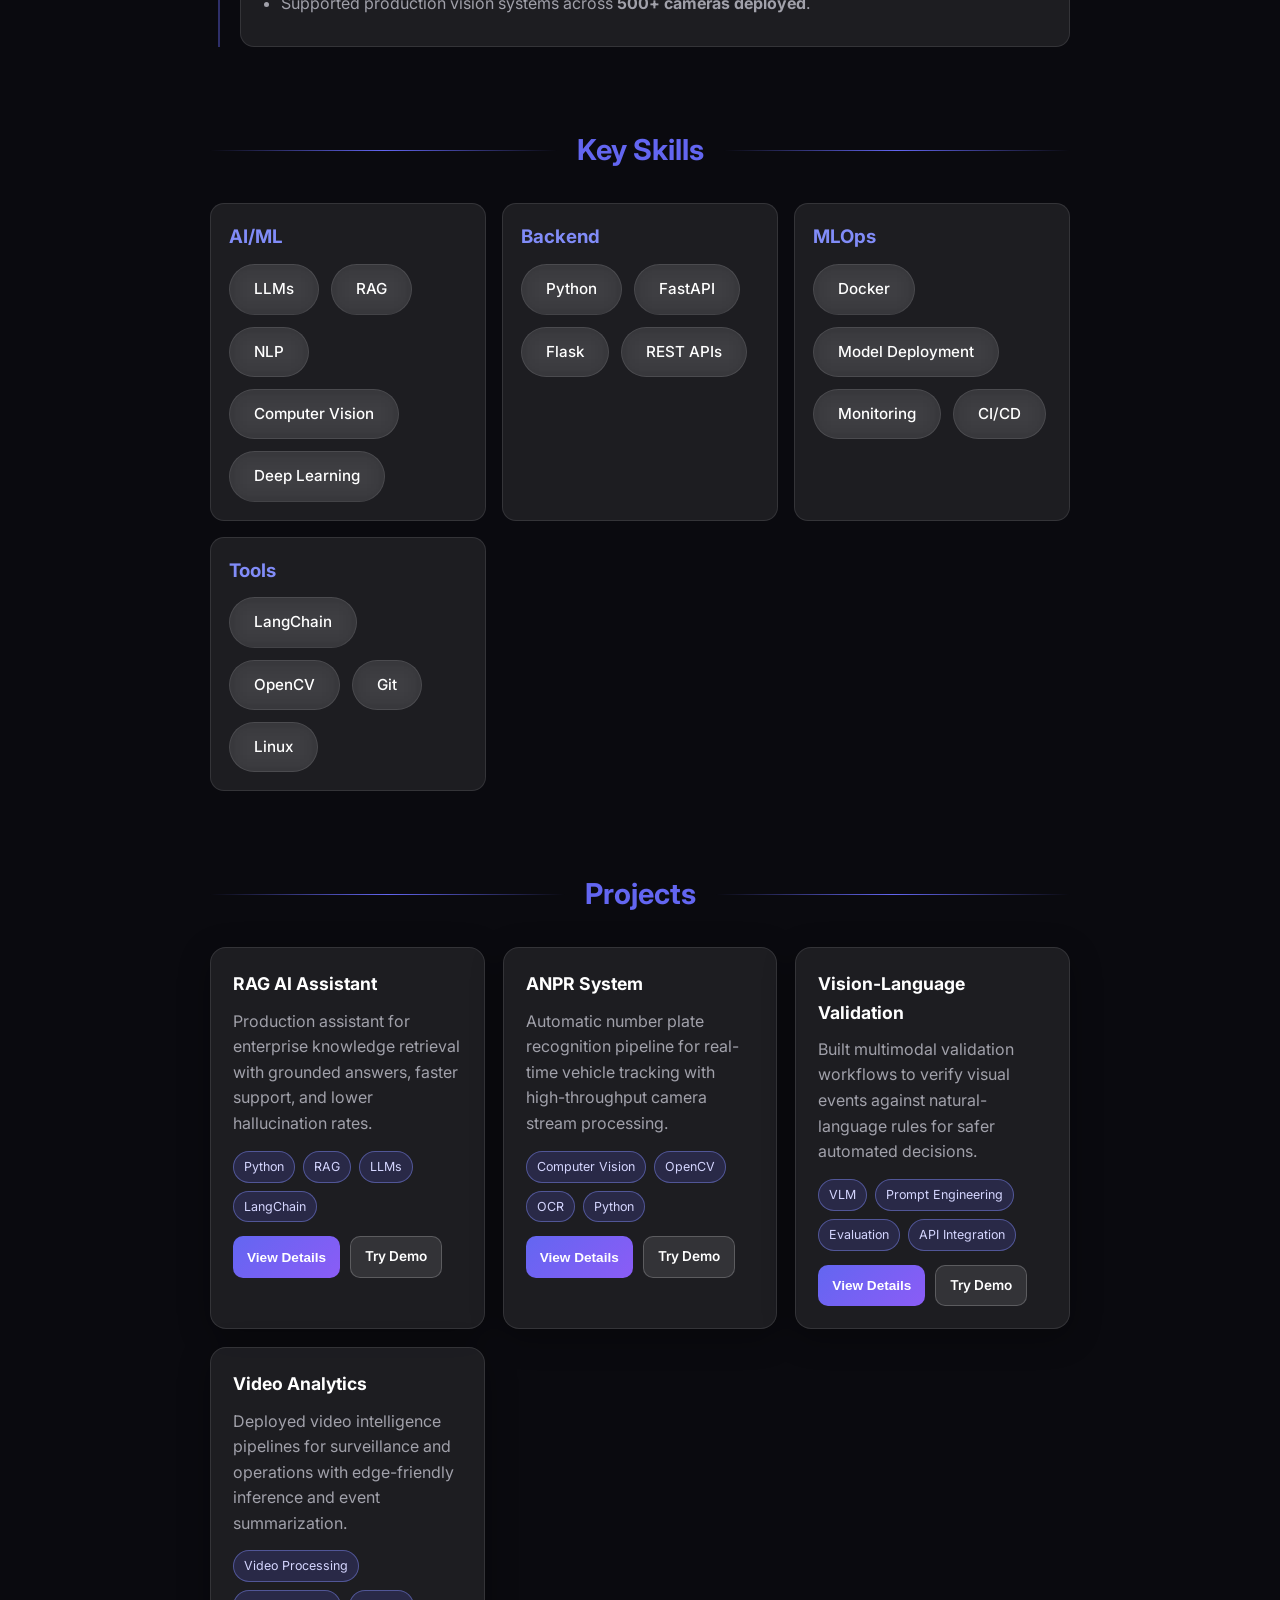
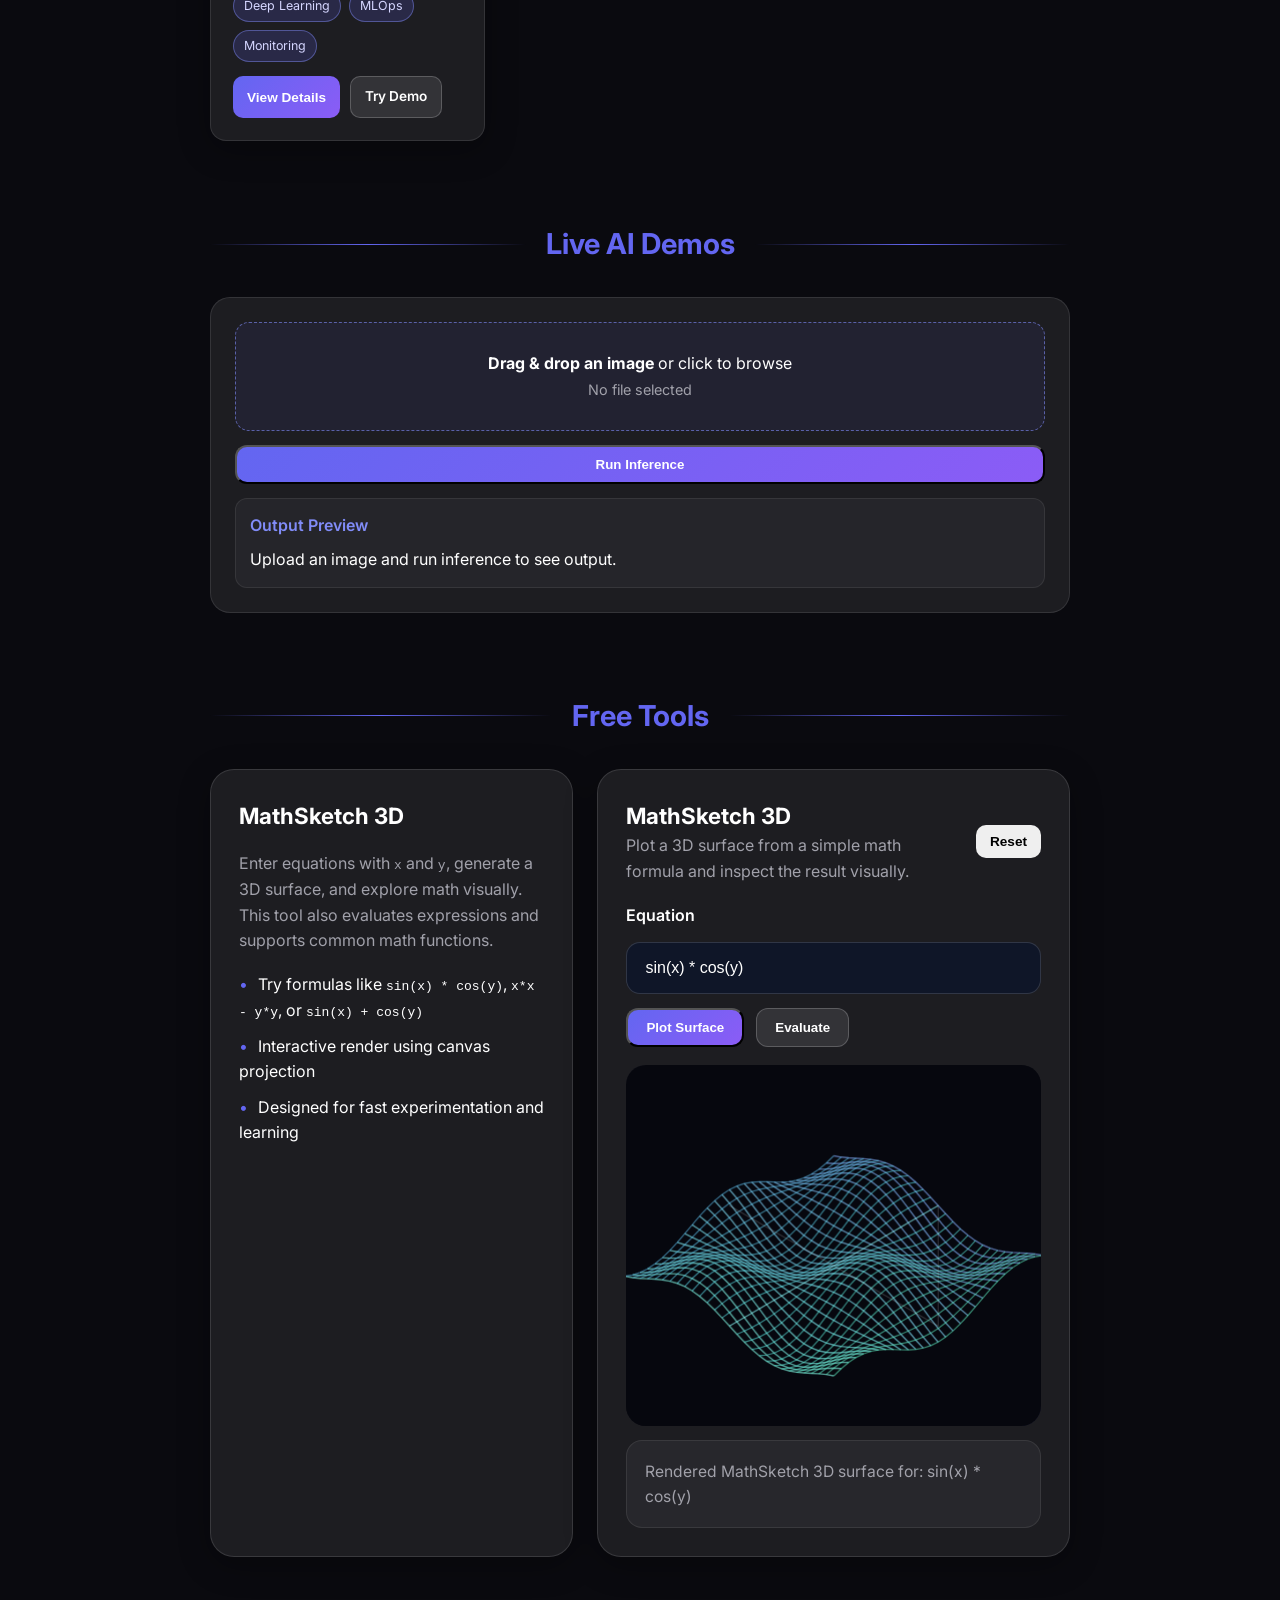
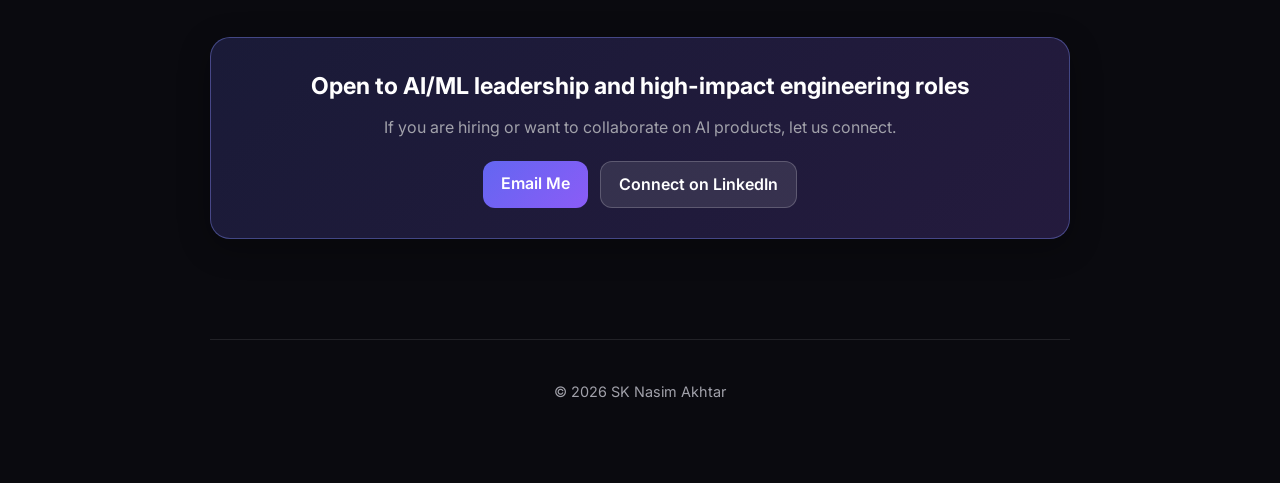
==== commit 758aa709: "long time no see" ====
--- a/index.html
+++ b/index.html
@@ -68,7 +68,7 @@
                 </div>
                 <div class="hero-actions">
                     <a href="#projects-section" class="cta-btn cta-primary">View Projects</a>
-                    <a href="#live-demos" class="cta-btn cta-secondary">Try Live Demo</a>
+                    <a href="#tools-section" class="cta-btn cta-secondary">Try MathSketch 3D</a>
                 </div>
             </div>
         </header>
@@ -268,6 +268,46 @@
                     <p class="demo-output-title">Output Preview</p>
                     <img id="demo-preview-image" class="demo-preview-image" alt="Inference input preview">
                     <p id="demo-result-text">Upload an image and run inference to see output.</p>
+                </div>
+            </div>
+        </section>
+
+        <section id="tools-section" class="section-modern">
+            <h2 class="section-title-modern">
+                <span class="title-line"></span>
+                <span class="title-text">Free Tools</span>
+                <span class="title-line"></span>
+            </h2>
+            <div class="tools-grid-modern">
+                <div class="tool-summary-card">
+                    <h3>MathSketch 3D</h3>
+                    <p>Enter equations with <code>x</code> and <code>y</code>, generate a 3D surface, and explore math visually. This tool also evaluates expressions and supports common math functions.</p>
+                    <ul>
+                        <li>Try formulas like <code>sin(x) * cos(y)</code>, <code>x*x - y*y</code>, or <code>sin(x) + cos(y)</code></li>
+                        <li>Interactive render using canvas projection</li>
+                        <li>Designed for fast experimentation and learning</li>
+                    </ul>
+                </div>
+                <div class="tool-panel-modern">
+                    <div class="tool-header">
+                        <div>
+                            <p class="tool-title">MathSketch 3D</p>
+                            <p class="tool-description">Plot a 3D surface from a simple math formula and inspect the result visually.</p>
+                        </div>
+                        <button id="tool-reset-button" type="button" class="project-btn">Reset</button>
+                    </div>
+                    <div class="tool-controls">
+                        <label for="math-equation-input">Equation</label>
+                        <input id="math-equation-input" type="text" value="sin(x) * cos(y)" placeholder="Enter equation, e.g. sin(x)*cos(y)" autocomplete="off">
+                        <div class="tool-actions">
+                            <button id="tool-plot-button" type="button" class="cta-btn cta-primary">Plot Surface</button>
+                            <button id="tool-eval-button" type="button" class="cta-btn cta-secondary">Evaluate</button>
+                        </div>
+                    </div>
+                    <div class="tool-output">
+                        <canvas id="math-tool-canvas" width="860" height="420" aria-label="3D math surface plot"></canvas>
+                        <div id="math-tool-response" class="tool-response">Enter a formula and click "Plot Surface" to render a 3D graph.</div>
+                    </div>
                 </div>
             </div>
         </section>
@@ -318,6 +358,7 @@
                 <button type="button" class="suggestion-chip" data-prompt="What AI projects has Nasim delivered?">AI Projects</button>
                 <button type="button" class="suggestion-chip" data-prompt="What is Nasim's experience with RAG and LLMs?">RAG & LLM Experience</button>
                 <button type="button" class="suggestion-chip" data-prompt="How can I contact Nasim for opportunities?">Contact</button>
+                <button type="button" class="suggestion-chip" data-prompt="How do I use the MathSketch 3D tool?">Math Tool</button>
             </div>
         </div>
     </div>
--- a/styles.css
+++ b/styles.css
@@ -244,6 +244,131 @@
     text-align: center;
 }
 
+/* Tools Section */
+.tools-grid-modern {
+    display: grid;
+    grid-template-columns: minmax(260px, 1fr) minmax(320px, 1.3fr);
+    gap: 24px;
+    align-items: stretch;
+}
+
+.tool-summary-card,
+.tool-panel-modern {
+    background: rgba(255, 255, 255, 0.08);
+    border: 1px solid rgba(255, 255, 255, 0.12);
+    border-radius: 24px;
+    box-shadow: var(--shadow-card);
+    backdrop-filter: blur(16px);
+    padding: 28px;
+    display: flex;
+    flex-direction: column;
+    gap: 18px;
+}
+
+.tool-summary-card h3,
+.tool-panel-modern .tool-title {
+    font-size: 1.4rem;
+    font-weight: 700;
+    color: var(--text-primary);
+}
+
+.tool-summary-card p,
+.tool-panel-modern .tool-description,
+.tool-panel-modern .tool-response {
+    color: var(--text-secondary);
+}
+
+.tool-summary-card ul {
+    list-style: none;
+    padding-left: 0;
+    display: grid;
+    gap: 10px;
+}
+
+.tool-summary-card li::before {
+    content: '•';
+    margin-right: 10px;
+    color: var(--primary-color);
+}
+
+.tool-header {
+    display: flex;
+    align-items: center;
+    justify-content: space-between;
+    gap: 16px;
+}
+
+.tool-controls {
+    display: grid;
+    gap: 14px;
+}
+
+.tool-controls label {
+    font-weight: 600;
+    color: var(--text-primary);
+}
+
+#math-equation-input {
+    width: 100%;
+    border-radius: 14px;
+    border: 1px solid rgba(255, 255, 255, 0.14);
+    background: rgba(15, 23, 42, 0.9);
+    color: var(--text-primary);
+    padding: 16px 18px;
+    font-size: 1rem;
+}
+
+.tool-actions {
+    display: flex;
+    gap: 12px;
+    flex-wrap: wrap;
+}
+
+.tool-output {
+    display: grid;
+    gap: 14px;
+}
+
+#math-tool-canvas {
+    width: 100%;
+    min-height: 360px;
+    border-radius: 20px;
+    background: radial-gradient(circle at top left, rgba(255,255,255,0.08), transparent 30%),
+                radial-gradient(circle at bottom right, rgba(99,102,241,0.15), transparent 30%),
+                #06070e;
+    box-shadow: inset 0 0 0 1px rgba(255,255,255,0.06);
+    cursor: grab;
+    touch-action: none;
+}
+
+#math-tool-canvas:active {
+    cursor: grabbing;
+}
+
+.tool-response {
+    border-radius: 16px;
+    padding: 18px;
+    background: rgba(255, 255, 255, 0.05);
+    border: 1px solid rgba(255, 255, 255, 0.08);
+    color: var(--text-secondary);
+    min-height: 60px;
+    font-size: 0.98rem;
+}
+
+@media (max-width: 980px) {
+    .tools-grid-modern {
+        grid-template-columns: 1fr;
+    }
+}
+
+@media (max-width: 640px) {
+    .tool-header,
+    .tool-actions {
+        flex-direction: column;
+        align-items: stretch;
+    }
+}
+
 .title-line {
     flex: 1;
     height: 1px;
